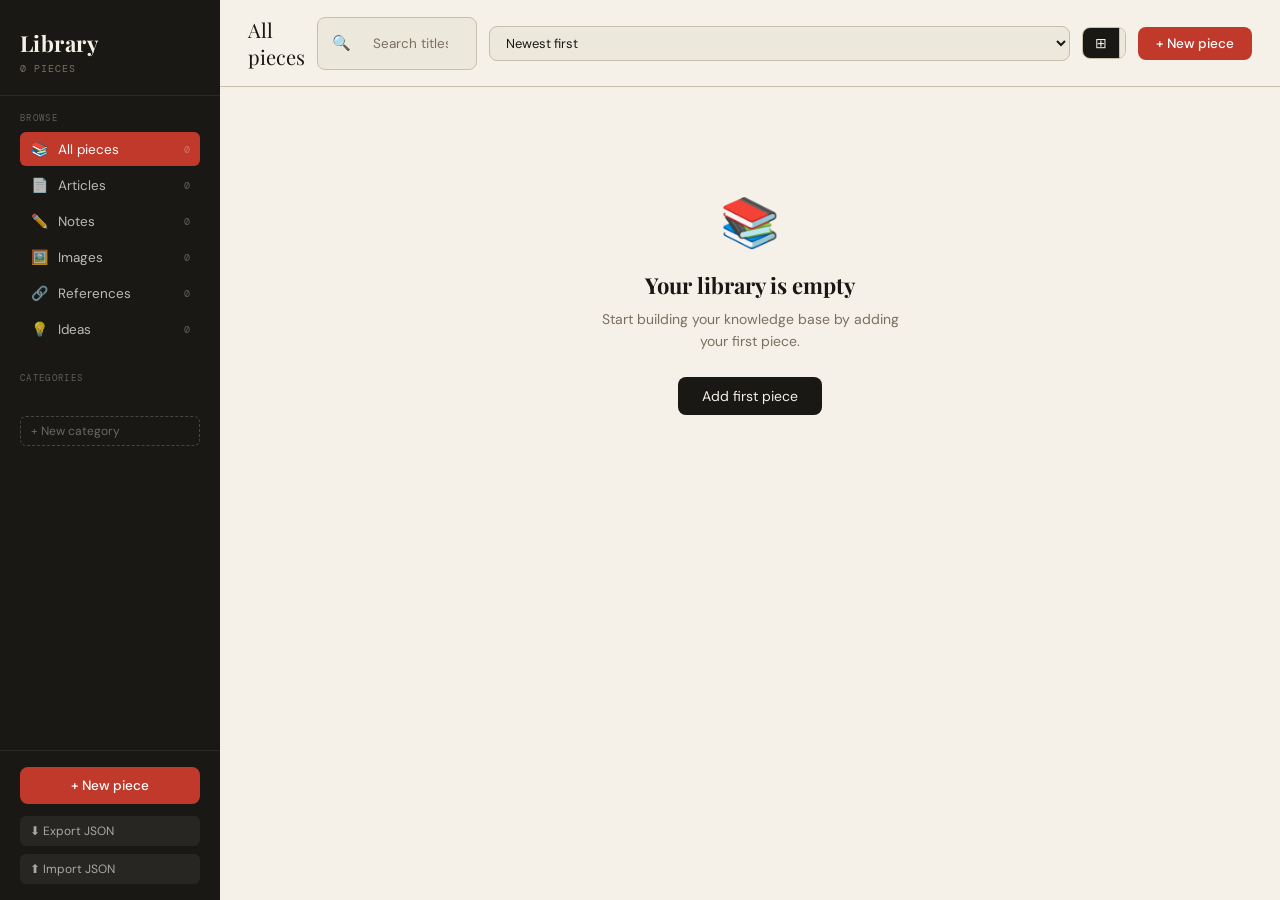
==== index.html @ 3afc174a "Rename library.html to index.html" ====
<!DOCTYPE html>
<html lang="en">
<head>
<meta charset="UTF-8">
<meta name="viewport" content="width=device-width, initial-scale=1.0">
<title>Library</title>
<link href="https://fonts.googleapis.com/css2?family=Playfair+Display:ital,wght@0,400;0,700;1,400&family=DM+Mono:wght@300;400;500&family=DM+Sans:wght@300;400;500&display=swap" rel="stylesheet">
<style>
  :root {
    --ink: #1a1814;
    --paper: #f5f0e8;
    --paper-dark: #ede8dc;
    --paper-darker: #e0d9cc;
    --accent: #c0392b;
    --accent-soft: #e8d5d2;
    --gold: #a07840;
    --muted: #7a7060;
    --border: #c8bfaa;
    --card-bg: #faf7f2;
    --shadow: rgba(26,24,20,0.12);
    --tag-bg: #e8e0d0;
  }

  * { box-sizing: border-box; margin: 0; padding: 0; }

  body {
    font-family: 'DM Sans', sans-serif;
    background: var(--paper);
    color: var(--ink);
    min-height: 100vh;
    font-size: 15px;
  }

  /* ── LAYOUT ── */
  #app { display: flex; height: 100vh; overflow: hidden; }

  /* SIDEBAR */
  #sidebar {
    width: 220px;
    min-width: 220px;
    background: var(--ink);
    color: var(--paper);
    display: flex;
    flex-direction: column;
    padding: 0;
    overflow-y: auto;
    z-index: 10;
  }

  #sidebar-header {
    padding: 28px 20px 20px;
    border-bottom: 1px solid rgba(255,255,255,0.08);
  }

  #sidebar-header h1 {
    font-family: 'Playfair Display', serif;
    font-size: 22px;
    letter-spacing: 0.02em;
    color: var(--paper);
  }

  #sidebar-header p {
    font-family: 'DM Mono', monospace;
    font-size: 10px;
    color: var(--muted);
    margin-top: 4px;
    text-transform: uppercase;
    letter-spacing: 0.1em;
  }

  .sidebar-section {
    padding: 16px 20px 8px;
  }

  .sidebar-section-label {
    font-family: 'DM Mono', monospace;
    font-size: 9px;
    text-transform: uppercase;
    letter-spacing: 0.15em;
    color: rgba(255,255,255,0.3);
    margin-bottom: 8px;
  }

  .sidebar-nav-item {
    display: flex;
    align-items: center;
    gap: 10px;
    padding: 8px 10px;
    border-radius: 6px;
    cursor: pointer;
    font-size: 13.5px;
    color: rgba(255,255,255,0.7);
    transition: all 0.15s;
    margin-bottom: 2px;
  }

  .sidebar-nav-item:hover { background: rgba(255,255,255,0.07); color: var(--paper); }
  .sidebar-nav-item.active { background: var(--accent); color: white; }
  .sidebar-nav-item .nav-icon { font-size: 14px; width: 18px; text-align: center; }
  .sidebar-nav-item .nav-count {
    margin-left: auto;
    font-family: 'DM Mono', monospace;
    font-size: 10px;
    color: rgba(255,255,255,0.3);
  }

  #sidebar-categories {
    padding: 0 20px 8px;
    display: flex;
    flex-direction: column;
    gap: 2px;
  }

  .cat-item {
    display: flex;
    align-items: center;
    gap: 8px;
    padding: 6px 10px;
    border-radius: 6px;
    cursor: pointer;
    font-size: 12.5px;
    color: rgba(255,255,255,0.6);
    transition: all 0.15s;
  }

  .cat-item:hover { background: rgba(255,255,255,0.07); color: var(--paper); }
  .cat-item.active { background: rgba(255,255,255,0.12); color: white; }

  .cat-dot {
    width: 8px; height: 8px;
    border-radius: 50%;
    flex-shrink: 0;
  }

  #add-category-btn {
    margin: 8px 20px;
    padding: 6px 10px;
    background: transparent;
    border: 1px dashed rgba(255,255,255,0.2);
    border-radius: 6px;
    color: rgba(255,255,255,0.35);
    font-size: 12px;
    cursor: pointer;
    font-family: 'DM Sans', sans-serif;
    transition: all 0.15s;
    text-align: left;
  }

  #add-category-btn:hover { border-color: rgba(255,255,255,0.4); color: rgba(255,255,255,0.6); }

  #sidebar-footer {
    margin-top: auto;
    padding: 16px 20px;
    border-top: 1px solid rgba(255,255,255,0.08);
    display: flex;
    flex-direction: column;
    gap: 8px;
  }

  .sidebar-new-btn {
    width: 100%;
    padding: 10px 14px;
    background: var(--accent);
    border: none;
    border-radius: 8px;
    color: white;
    font-family: 'DM Sans', sans-serif;
    font-size: 13.5px;
    font-weight: 500;
    cursor: pointer;
    transition: background 0.15s;
    text-align: center;
    margin-bottom: 4px;
  }

  .sidebar-new-btn:hover { background: #a93226; }

  .sidebar-footer-btn {
    padding: 7px 10px;
    background: rgba(255,255,255,0.06);
    border: none;
    border-radius: 6px;
    color: rgba(255,255,255,0.6);
    font-size: 12px;
    cursor: pointer;
    font-family: 'DM Sans', sans-serif;
    transition: all 0.15s;
    text-align: left;
    display: flex;
    align-items: center;
    gap: 8px;
  }

  .sidebar-footer-btn:hover { background: rgba(255,255,255,0.12); color: white; }

  /* MAIN */
  #main {
    flex: 1;
    display: flex;
    flex-direction: column;
    overflow: hidden;
  }

  /* TOPBAR */
  #topbar {
    display: flex;
    align-items: center;
    gap: 12px;
    padding: 16px 28px;
    background: var(--paper);
    border-bottom: 1px solid var(--border);
    flex-shrink: 0;
  }

  #topbar h2 {
    font-family: 'Playfair Display', serif;
    font-size: 20px;
    font-weight: 400;
    flex: 1;
  }

  #search-box {
    display: flex;
    align-items: center;
    gap: 8px;
    background: var(--paper-dark);
    border: 1px solid var(--border);
    border-radius: 8px;
    padding: 7px 14px;
    width: 260px;
  }

  #search-box input {
    border: none;
    background: transparent;
    font-family: 'DM Sans', sans-serif;
    font-size: 13.5px;
    color: var(--ink);
    outline: none;
    width: 100%;
  }

  #search-box input::placeholder { color: var(--muted); }

  .sort-select {
    border: 1px solid var(--border);
    background: var(--paper-dark);
    border-radius: 8px;
    padding: 7px 12px;
    font-family: 'DM Sans', sans-serif;
    font-size: 13px;
    color: var(--ink);
    outline: none;
    cursor: pointer;
  }

  .view-toggle {
    display: flex;
    border: 1px solid var(--border);
    border-radius: 8px;
    overflow: hidden;
  }

  .view-btn {
    padding: 7px 12px;
    background: var(--paper-dark);
    border: none;
    cursor: pointer;
    font-size: 14px;
    color: var(--muted);
    transition: all 0.15s;
    border-right: 1px solid var(--border);
  }

  .view-btn:last-child { border-right: none; }
  .view-btn.active { background: var(--ink); color: var(--paper); }

  #new-piece-btn {
    padding: 8px 18px;
    background: var(--accent);
    border: none;
    border-radius: 8px;
    color: white;
    font-family: 'DM Sans', sans-serif;
    font-size: 13.5px;
    font-weight: 500;
    cursor: pointer;
    transition: all 0.15s;
    white-space: nowrap;
  }

  #new-piece-btn:hover { background: #a93226; }

  /* CONTENT AREA */
  #content-area {
    flex: 1;
    overflow-y: auto;
    padding: 24px 28px;
  }

  /* GRID VIEW */
  #pieces-grid {
    display: grid;
    grid-template-columns: repeat(auto-fill, minmax(240px, 1fr));
    gap: 16px;
  }

  /* LIST VIEW */
  #pieces-grid.list-view {
    grid-template-columns: 1fr;
    gap: 8px;
  }

  /* PIECE CARD */
  .piece-card {
    background: var(--card-bg);
    border: 1px solid var(--border);
    border-radius: 10px;
    padding: 18px;
    cursor: pointer;
    transition: all 0.2s;
    position: relative;
    overflow: hidden;
  }

  .piece-card:hover {
    border-color: var(--gold);
    box-shadow: 0 4px 16px var(--shadow);
    transform: translateY(-1px);
  }

  .piece-card::before {
    content: '';
    position: absolute;
    top: 0; left: 0; right: 0;
    height: 3px;
    background: var(--accent);
    opacity: 0;
    transition: opacity 0.2s;
  }

  .piece-card:hover::before { opacity: 1; }

  .card-type-badge {
    font-family: 'DM Mono', monospace;
    font-size: 9px;
    text-transform: uppercase;
    letter-spacing: 0.12em;
    color: var(--muted);
    margin-bottom: 8px;
    display: flex;
    align-items: center;
    gap: 6px;
  }

  .card-title {
    font-family: 'Playfair Display', serif;
    font-size: 15px;
    font-weight: 700;
    line-height: 1.3;
    margin-bottom: 8px;
    color: var(--ink);
  }

  .card-excerpt {
    font-size: 12.5px;
    color: var(--muted);
    line-height: 1.5;
    display: -webkit-box;
    -webkit-line-clamp: 3;
    -webkit-box-orient: vertical;
    overflow: hidden;
  }

  .card-meta {
    margin-top: 12px;
    display: flex;
    align-items: center;
    gap: 6px;
    flex-wrap: wrap;
  }

  .tag-pill {
    font-size: 10px;
    padding: 2px 8px;
    background: var(--tag-bg);
    border-radius: 20px;
    color: var(--muted);
    font-family: 'DM Mono', monospace;
  }

  .card-date {
    margin-left: auto;
    font-family: 'DM Mono', monospace;
    font-size: 10px;
    color: var(--border);
  }

  /* LIST MODE CARD */
  .list-view .piece-card {
    padding: 14px 18px;
    display: flex;
    align-items: center;
    gap: 16px;
  }

  .list-view .card-left {
    flex-shrink: 0;
    width: 40px;
    text-align: center;
    font-size: 20px;
  }

  .list-view .card-main { flex: 1; min-width: 0; }

  .list-view .card-title {
    font-size: 14px;
    margin-bottom: 3px;
    white-space: nowrap;
    overflow: hidden;
    text-overflow: ellipsis;
  }

  .list-view .card-excerpt {
    -webkit-line-clamp: 1;
    font-size: 12px;
  }

  .list-view .card-meta { margin-top: 4px; }

  .list-view .card-type-badge { margin-bottom: 0; }

  /* EMPTY STATE */
  #empty-state {
    text-align: center;
    padding: 80px 20px;
    color: var(--muted);
  }

  #empty-state .empty-icon { font-size: 48px; margin-bottom: 16px; }
  #empty-state h3 { font-family: 'Playfair Display', serif; font-size: 22px; color: var(--ink); margin-bottom: 8px; }
  #empty-state p { font-size: 14px; line-height: 1.6; max-width: 320px; margin: 0 auto 24px; }

  #empty-state button {
    padding: 10px 24px;
    background: var(--ink);
    color: var(--paper);
    border: none;
    border-radius: 8px;
    font-family: 'DM Sans', sans-serif;
    font-size: 14px;
    cursor: pointer;
    transition: all 0.15s;
  }

  /* ── MODALS ── */
  .modal-overlay {
    position: fixed;
    inset: 0;
    background: rgba(26,24,20,0.6);
    z-index: 100;
    display: flex;
    align-items: flex-start;
    justify-content: center;
    padding: 40px 20px;
    overflow-y: auto;
    backdrop-filter: blur(2px);
  }

  .modal {
    background: var(--paper);
    border-radius: 14px;
    width: 100%;
    max-width: 720px;
    box-shadow: 0 20px 60px rgba(26,24,20,0.3);
    position: relative;
    animation: modalIn 0.2s ease;
  }

  @keyframes modalIn {
    from { opacity: 0; transform: translateY(-10px); }
    to { opacity: 1; transform: translateY(0); }
  }

  .modal-header {
    padding: 24px 28px 20px;
    border-bottom: 1px solid var(--border);
    display: flex;
    align-items: center;
    gap: 12px;
  }

  .modal-header h3 {
    font-family: 'Playfair Display', serif;
    font-size: 20px;
    font-weight: 700;
    flex: 1;
  }

  .modal-close {
    width: 32px; height: 32px;
    display: flex; align-items: center; justify-content: center;
    border: none;
    background: var(--paper-dark);
    border-radius: 8px;
    cursor: pointer;
    font-size: 16px;
    color: var(--muted);
    transition: all 0.15s;
  }

  .modal-close:hover { background: var(--ink); color: white; }

  .modal-body { padding: 24px 28px; }
  .modal-footer {
    padding: 16px 28px;
    border-top: 1px solid var(--border);
    display: flex;
    align-items: center;
    gap: 10px;
    justify-content: flex-end;
  }

  /* FORM ELEMENTS */
  .form-row { margin-bottom: 18px; }
  .form-row-2 { display: grid; grid-template-columns: 1fr 1fr; gap: 14px; margin-bottom: 18px; }

  label {
    display: block;
    font-size: 11px;
    font-family: 'DM Mono', monospace;
    text-transform: uppercase;
    letter-spacing: 0.1em;
    color: var(--muted);
    margin-bottom: 6px;
  }

  input[type="text"], textarea, select {
    width: 100%;
    padding: 10px 14px;
    border: 1px solid var(--border);
    border-radius: 8px;
    background: var(--card-bg);
    font-family: 'DM Sans', sans-serif;
    font-size: 14px;
    color: var(--ink);
    outline: none;
    transition: border-color 0.15s;
  }

  input[type="text"]:focus, textarea:focus, select:focus {
    border-color: var(--gold);
  }

  textarea { resize: vertical; min-height: 160px; line-height: 1.6; }

  .btn {
    padding: 9px 20px;
    border: none;
    border-radius: 8px;
    font-family: 'DM Sans', sans-serif;
    font-size: 13.5px;
    font-weight: 500;
    cursor: pointer;
    transition: all 0.15s;
  }

  .btn-primary { background: var(--ink); color: var(--paper); }
  .btn-primary:hover { background: #2d2a24; }
  .btn-danger { background: var(--accent); color: white; }
  .btn-danger:hover { background: #a93226; }
  .btn-ghost { background: transparent; color: var(--muted); border: 1px solid var(--border); }
  .btn-ghost:hover { border-color: var(--ink); color: var(--ink); }

  /* TYPE SELECTOR */
  .type-selector {
    display: grid;
    grid-template-columns: repeat(5, 1fr);
    gap: 8px;
    margin-bottom: 18px;
  }

  .type-option {
    padding: 10px 6px;
    border: 1px solid var(--border);
    border-radius: 8px;
    text-align: center;
    cursor: pointer;
    transition: all 0.15s;
    background: var(--card-bg);
  }

  .type-option:hover { border-color: var(--gold); }
  .type-option.selected { border-color: var(--accent); background: var(--accent-soft); }
  .type-option .type-icon { font-size: 18px; margin-bottom: 4px; }
  .type-option .type-label { font-size: 10px; font-family: 'DM Mono', monospace; color: var(--muted); text-transform: uppercase; letter-spacing: 0.08em; }

  /* TAGS INPUT */
  .tags-input-container {
    min-height: 42px;
    padding: 6px 10px;
    border: 1px solid var(--border);
    border-radius: 8px;
    background: var(--card-bg);
    display: flex;
    flex-wrap: wrap;
    gap: 6px;
    align-items: center;
    cursor: text;
    transition: border-color 0.15s;
  }

  .tags-input-container:focus-within { border-color: var(--gold); }

  .tag-item {
    display: flex;
    align-items: center;
    gap: 4px;
    background: var(--tag-bg);
    border-radius: 20px;
    padding: 2px 8px 2px 10px;
    font-size: 12px;
    font-family: 'DM Mono', monospace;
    color: var(--ink);
  }

  .tag-remove {
    width: 14px; height: 14px;
    display: flex; align-items: center; justify-content: center;
    background: var(--muted);
    border-radius: 50%;
    color: white;
    font-size: 9px;
    cursor: pointer;
    border: none;
    flex-shrink: 0;
    line-height: 1;
  }

  .tag-remove:hover { background: var(--accent); }

  .tags-input {
    border: none;
    background: transparent;
    outline: none;
    font-family: 'DM Sans', sans-serif;
    font-size: 13px;
    color: var(--ink);
    min-width: 100px;
    flex: 1;
    padding: 2px 4px;
  }

  /* RELATIONS */
  .relations-list {
    display: flex;
    flex-direction: column;
    gap: 8px;
    margin-top: 8px;
  }

  .relation-item {
    display: flex;
    align-items: center;
    gap: 10px;
    padding: 8px 12px;
    background: var(--paper-dark);
    border-radius: 8px;
    font-size: 13px;
  }

  .relation-label {
    font-family: 'DM Mono', monospace;
    font-size: 10px;
    color: var(--muted);
    background: var(--border);
    padding: 2px 6px;
    border-radius: 4px;
  }

  .relation-title { flex: 1; font-size: 13px; }

  .relation-remove {
    border: none;
    background: transparent;
    color: var(--muted);
    cursor: pointer;
    font-size: 16px;
    line-height: 1;
    transition: color 0.15s;
  }

  .relation-remove:hover { color: var(--accent); }

  /* COMMENTS */
  .comments-section { margin-top: 24px; }

  .comment-item {
    padding: 12px 14px;
    background: var(--paper-dark);
    border-left: 3px solid var(--gold);
    border-radius: 0 8px 8px 0;
    margin-bottom: 10px;
    position: relative;
  }

  .comment-meta {
    font-family: 'DM Mono', monospace;
    font-size: 9px;
    color: var(--muted);
    margin-bottom: 6px;
    text-transform: uppercase;
    letter-spacing: 0.08em;
  }

  .comment-text { font-size: 13.5px; line-height: 1.6; }

  .comment-delete {
    position: absolute;
    top: 8px; right: 10px;
    border: none;
    background: transparent;
    color: var(--border);
    cursor: pointer;
    font-size: 14px;
    transition: color 0.15s;
  }

  .comment-delete:hover { color: var(--accent); }

  .add-comment-row {
    display: flex;
    gap: 8px;
    margin-top: 10px;
  }

  .add-comment-row input {
    flex: 1;
  }

  /* DETAIL VIEW */
  #detail-view {
    position: fixed;
    inset: 0;
    background: var(--paper);
    z-index: 50;
    display: flex;
    flex-direction: column;
    overflow: hidden;
  }

  #detail-topbar {
    display: flex;
    align-items: center;
    gap: 14px;
    padding: 16px 32px;
    border-bottom: 1px solid var(--border);
    flex-shrink: 0;
  }

  #detail-back {
    display: flex;
    align-items: center;
    gap: 6px;
    padding: 7px 14px;
    background: var(--paper-dark);
    border: 1px solid var(--border);
    border-radius: 8px;
    font-size: 13px;
    color: var(--muted);
    cursor: pointer;
    font-family: 'DM Sans', sans-serif;
    transition: all 0.15s;
  }

  #detail-back:hover { background: var(--ink); color: white; border-color: var(--ink); }

  #detail-actions { margin-left: auto; display: flex; gap: 8px; }

  #detail-content {
    flex: 1;
    overflow-y: auto;
    padding: 40px 60px;
    max-width: 800px;
    margin: 0 auto;
    width: 100%;
  }

  #detail-content .detail-type {
    font-family: 'DM Mono', monospace;
    font-size: 11px;
    text-transform: uppercase;
    letter-spacing: 0.15em;
    color: var(--muted);
    margin-bottom: 10px;
    display: flex;
    align-items: center;
    gap: 8px;
  }

  #detail-content h1 {
    font-family: 'Playfair Display', serif;
    font-size: 34px;
    font-weight: 700;
    line-height: 1.25;
    margin-bottom: 16px;
  }

  .detail-meta-row {
    display: flex;
    align-items: center;
    gap: 10px;
    margin-bottom: 24px;
    flex-wrap: wrap;
  }

  .detail-divider {
    height: 1px;
    background: var(--border);
    margin: 28px 0;
  }

  .detail-body {
    font-size: 16px;
    line-height: 1.8;
    color: var(--ink);
    white-space: pre-wrap;
  }

  .detail-section-title {
    font-family: 'DM Mono', monospace;
    font-size: 10px;
    text-transform: uppercase;
    letter-spacing: 0.15em;
    color: var(--muted);
    margin-bottom: 12px;
  }

  .detail-relations {
    display: flex;
    flex-direction: column;
    gap: 8px;
  }

  .detail-relation-card {
    padding: 12px 16px;
    background: var(--paper-dark);
    border: 1px solid var(--border);
    border-radius: 8px;
    cursor: pointer;
    transition: all 0.15s;
    display: flex;
    align-items: center;
    gap: 12px;
  }

  .detail-relation-card:hover { border-color: var(--gold); }

  .detail-relation-icon { font-size: 18px; }
  .detail-relation-info { flex: 1; }
  .detail-relation-rel { font-size: 10px; font-family: 'DM Mono', monospace; color: var(--muted); }
  .detail-relation-title { font-size: 14px; font-weight: 500; }

  /* CATEGORY MODAL */
  .cat-color-picker {
    display: flex;
    gap: 8px;
    flex-wrap: wrap;
  }

  .color-dot {
    width: 28px; height: 28px;
    border-radius: 50%;
    cursor: pointer;
    border: 2px solid transparent;
    transition: border-color 0.15s;
    flex-shrink: 0;
  }

  .color-dot.selected { border-color: var(--ink); }

  /* SEARCH SUGGESTIONS */
  .search-suggest-dropdown {
    position: absolute;
    top: 100%;
    left: 0;
    right: 0;
    background: var(--card-bg);
    border: 1px solid var(--border);
    border-radius: 8px;
    box-shadow: 0 8px 24px var(--shadow);
    z-index: 200;
    overflow: hidden;
    margin-top: 4px;
  }

  .suggest-item {
    padding: 10px 14px;
    cursor: pointer;
    font-size: 13px;
    display: flex;
    align-items: center;
    gap: 10px;
    transition: background 0.1s;
  }

  .suggest-item:hover { background: var(--paper-dark); }

  /* SCROLLBAR */
  ::-webkit-scrollbar { width: 6px; }
  ::-webkit-scrollbar-track { background: transparent; }
  ::-webkit-scrollbar-thumb { background: var(--border); border-radius: 3px; }

  /* CATEGORY COLOR STRIP */
  .cat-strip {
    position: absolute;
    left: 0; top: 0; bottom: 0;
    width: 4px;
    border-radius: 10px 0 0 10px;
  }

  .piece-card { padding-left: 22px; }

  /* IMAGE PREVIEW - clickable */
  .image-preview {
    max-width: 100%;
    border-radius: 8px;
    margin: 16px 0;
    border: 1px solid var(--border);
    cursor: zoom-in;
    transition: opacity 0.15s;
    display: block;
  }

  .image-preview:hover { opacity: 0.92; }

  /* FULLSCREEN LIGHTBOX */
  #lightbox {
    position: fixed;
    inset: 0;
    background: rgba(10, 9, 8, 0.94);
    z-index: 300;
    display: flex;
    align-items: center;
    justify-content: center;
    cursor: zoom-out;
    animation: fadeIn 0.18s ease;
  }

  @keyframes fadeIn { from { opacity: 0; } to { opacity: 1; } }

  #lightbox img {
    max-width: 92vw;
    max-height: 90vh;
    border-radius: 6px;
    object-fit: contain;
    box-shadow: 0 24px 80px rgba(0,0,0,0.6);
    pointer-events: none;
  }

  #lightbox-close {
    position: fixed;
    top: 20px; right: 24px;
    width: 36px; height: 36px;
    background: rgba(255,255,255,0.12);
    border: none;
    border-radius: 50%;
    color: white;
    font-size: 18px;
    cursor: pointer;
    display: flex; align-items: center; justify-content: center;
    transition: background 0.15s;
    z-index: 301;
  }

  #lightbox-close:hover { background: rgba(255,255,255,0.22); }

  /* BACK-RELATIONS (shown on connected piece) */
  .back-relation-badge {
    font-size: 10px;
    font-family: 'DM Mono', monospace;
    color: var(--muted);
    font-style: italic;
  }

  .source-link {
    display: inline-flex;
    align-items: center;
    gap: 6px;
    color: var(--gold);
    font-size: 13px;
    text-decoration: none;
    border-bottom: 1px solid transparent;
    transition: border-color 0.15s;
  }

  .source-link:hover { border-color: var(--gold); }

  /* IMAGE DROP ZONE */
  #image-drop-zone {
    border: 2px dashed var(--border);
    border-radius: 10px;
    padding: 28px 20px;
    text-align: center;
    cursor: pointer;
    transition: all 0.2s;
    background: var(--card-bg);
  }

  #image-drop-zone:hover, #image-drop-zone.drag-over {
    border-color: var(--gold);
    background: var(--paper-dark);
  }

  #image-drop-zone.drag-over #image-drop-inner {
    opacity: 0.6;
    transform: scale(0.97);
  }

  #image-drop-inner { transition: all 0.2s; }
</style>
</head>
<body>
<div id="app">
  <!-- SIDEBAR -->
  <div id="sidebar">
    <div id="sidebar-header">
      <h1>Library</h1>
      <p id="piece-count-label">0 pieces</p>
    </div>

    <div class="sidebar-section">
      <div class="sidebar-section-label">Browse</div>
      <div class="sidebar-nav-item active" data-filter="all" onclick="setFilter('all', this)">
        <span class="nav-icon">📚</span> All pieces
        <span class="nav-count" id="count-all">0</span>
      </div>
      <div class="sidebar-nav-item" data-filter="article" onclick="setFilter('article', this)">
        <span class="nav-icon">📄</span> Articles
        <span class="nav-count" id="count-article">0</span>
      </div>
      <div class="sidebar-nav-item" data-filter="note" onclick="setFilter('note', this)">
        <span class="nav-icon">✏️</span> Notes
        <span class="nav-count" id="count-note">0</span>
      </div>
      <div class="sidebar-nav-item" data-filter="image" onclick="setFilter('image', this)">
        <span class="nav-icon">🖼️</span> Images
        <span class="nav-count" id="count-image">0</span>
      </div>
      <div class="sidebar-nav-item" data-filter="reference" onclick="setFilter('reference', this)">
        <span class="nav-icon">🔗</span> References
        <span class="nav-count" id="count-reference">0</span>
      </div>
      <div class="sidebar-nav-item" data-filter="idea" onclick="setFilter('idea', this)">
        <span class="nav-icon">💡</span> Ideas
        <span class="nav-count" id="count-idea">0</span>
      </div>
    </div>

    <div class="sidebar-section">
      <div class="sidebar-section-label">Categories</div>
    </div>
    <div id="sidebar-categories"></div>
    <button id="add-category-btn" onclick="openCategoryModal()">+ New category</button>

    <div id="sidebar-footer">
      <button class="sidebar-new-btn" onclick="openEditorModal()">+ New piece</button>
      <button class="sidebar-footer-btn" onclick="exportData()">⬇ Export JSON</button>
      <button class="sidebar-footer-btn" onclick="importData()">⬆ Import JSON</button>
      <input type="file" id="import-file" accept=".json" style="display:none" onchange="handleImport(event)">
    </div>
  </div>

  <!-- MAIN -->
  <div id="main">
    <div id="topbar">
      <h2 id="topbar-title">All pieces</h2>
      <div id="search-box" style="position:relative">
        <span>🔍</span>
        <input type="text" id="search-input" placeholder="Search titles, content, tags…" oninput="onSearch(this.value)">
      </div>
      <select class="sort-select" id="sort-select" onchange="renderPieces()">
        <option value="date-desc">Newest first</option>
        <option value="date-asc">Oldest first</option>
        <option value="title-asc">A → Z</option>
        <option value="title-desc">Z → A</option>
        <option value="type">By type</option>
      </select>
      <div class="view-toggle">
        <button class="view-btn active" id="btn-grid" onclick="setView('grid')" title="Grid view">⊞</button>
        <button class="view-btn" id="btn-list" onclick="setView('list')" title="List view">☰</button>
      </div>
      <button id="new-piece-btn" onclick="openEditorModal()">+ New piece</button>
    </div>

    <div id="content-area">
      <div id="pieces-grid"></div>
    </div>
  </div>
</div>

<!-- LIGHTBOX -->
<div id="lightbox" style="display:none" onclick="closeLightbox()">
  <button id="lightbox-close" onclick="closeLightbox()">✕</button>
  <img id="lightbox-img" src="" alt="">
</div>
<div id="detail-view" style="display:none">
  <div id="detail-topbar">
    <button id="detail-back" onclick="closeDetail()">← Back</button>
    <span id="detail-breadcrumb" style="font-size:13px;color:var(--muted)"></span>
    <div id="detail-actions">
      <button class="btn btn-ghost" onclick="editCurrentPiece()">✏️ Edit</button>
      <button class="btn btn-danger" onclick="deleteCurrentPiece()">🗑 Delete</button>
    </div>
  </div>
  <div id="detail-content"></div>
</div>

<!-- EDITOR MODAL -->
<div id="editor-modal" class="modal-overlay" style="display:none" onclick="modalOverlayClick(event,'editor-modal')">
  <div class="modal" onclick="event.stopPropagation()">
    <div class="modal-header">
      <h3 id="editor-modal-title">New piece</h3>
      <button class="modal-close" onclick="closeEditorModal()">✕</button>
    </div>
    <div class="modal-body">
      <!-- TYPE -->
      <div class="form-row">
        <label>Type</label>
        <div class="type-selector">
          <div class="type-option selected" data-type="article" onclick="selectType('article')">
            <div class="type-icon">📄</div>
            <div class="type-label">Article</div>
          </div>
          <div class="type-option" data-type="note" onclick="selectType('note')">
            <div class="type-icon">✏️</div>
            <div class="type-label">Note</div>
          </div>
          <div class="type-option" data-type="image" onclick="selectType('image')">
            <div class="type-icon">🖼️</div>
            <div class="type-label">Image</div>
          </div>
          <div class="type-option" data-type="reference" onclick="selectType('reference')">
            <div class="type-icon">🔗</div>
            <div class="type-label">Reference</div>
          </div>
          <div class="type-option" data-type="idea" onclick="selectType('idea')">
            <div class="type-icon">💡</div>
            <div class="type-label">Idea</div>
          </div>
        </div>
      </div>

      <!-- TITLE -->
      <div class="form-row">
        <label>Title</label>
        <input type="text" id="editor-title" placeholder="Give this piece a title…">
      </div>

      <!-- CATEGORY + DATE -->
      <div class="form-row-2">
        <div>
          <label>Category</label>
          <select id="editor-category">
            <option value="">— none —</option>
          </select>
        </div>
        <div>
          <label>Source / URL</label>
          <input type="text" id="editor-source" placeholder="https://…">
        </div>
      </div>

      <!-- CONTENT -->
      <div class="form-row">
        <label>Content</label>
        <textarea id="editor-content" placeholder="Write your content here…"></textarea>
      </div>

      <!-- IMAGE UPLOAD (shown for image type) -->
      <div class="form-row" id="image-url-row" style="display:none">
        <label>Image</label>
        <!-- Drop zone / file picker -->
        <div id="image-drop-zone" onclick="document.getElementById('image-file-input').click()"
          ondragover="event.preventDefault();this.classList.add('drag-over')"
          ondragleave="this.classList.remove('drag-over')"
          ondrop="handleImageDrop(event)">
          <div id="image-drop-inner">
            <div style="font-size:28px;margin-bottom:8px">📁</div>
            <div style="font-size:13.5px;font-weight:500;color:var(--ink)">Choose from device or drag & drop</div>
            <div style="font-size:11px;color:var(--muted);margin-top:4px">Photos, iCloud, files — JPG, PNG, GIF, WebP</div>
          </div>
          <input type="file" id="image-file-input" accept="image/*" style="display:none" onchange="handleImageFile(event)">
        </div>
        <!-- Preview -->
        <div id="image-preview-container" style="display:none;margin-top:10px;position:relative">
          <img id="image-preview-img" style="max-width:100%;max-height:220px;border-radius:8px;border:1px solid var(--border);display:block">
          <button onclick="clearImage()" title="Remove image"
            style="position:absolute;top:6px;right:6px;width:26px;height:26px;border-radius:50%;background:rgba(26,24,20,0.7);border:none;color:white;font-size:14px;cursor:pointer;display:flex;align-items:center;justify-content:center;line-height:1">×</button>
        </div>
        <!-- Or paste URL -->
        <div style="display:flex;align-items:center;gap:8px;margin-top:10px">
          <div style="flex:1;height:1px;background:var(--border)"></div>
          <span style="font-size:11px;color:var(--muted);font-family:'DM Mono',monospace;text-transform:uppercase;letter-spacing:0.08em">or paste URL</span>
          <div style="flex:1;height:1px;background:var(--border)"></div>
        </div>
        <input type="text" id="editor-image-url" placeholder="https://…" style="margin-top:10px" oninput="handleImageUrlInput(this.value)">
      </div>

      <!-- TAGS -->
      <div class="form-row">
        <label>Tags</label>
        <div class="tags-input-container" id="tags-container" onclick="document.getElementById('tag-input').focus()">
          <input class="tags-input" id="tag-input" placeholder="Add tag, press Enter…" onkeydown="handleTagInput(event)">
        </div>
      </div>

      <!-- RELATIONS -->
      <div class="form-row">
        <label>Related pieces</label>
        <div id="relations-selector">
          <select id="relation-type-select" style="width:auto;display:inline-block;margin-bottom:8px">
            <option value="related">Related to</option>
            <option value="references">References</option>
            <option value="part-of">Part of</option>
            <option value="inspired-by">Inspired by</option>
            <option value="contradicts">Contradicts</option>
          </select>
          <select id="relation-piece-select" style="width:auto;display:inline-block;margin:0 8px 8px">
            <option value="">— pick a piece —</option>
          </select>
          <button type="button" class="btn btn-ghost" style="padding:6px 14px;font-size:12px" onclick="addRelation()">Add</button>
        </div>
        <div class="relations-list" id="relations-list"></div>
      </div>

      <!-- COMMENTS -->
      <div class="form-row">
        <label>Comments / Annotations</label>
        <div id="comments-list"></div>
        <div class="add-comment-row">
          <input type="text" id="new-comment-input" placeholder="Add an inline comment or annotation…">
          <button type="button" class="btn btn-ghost" style="padding:8px 14px;font-size:12px" onclick="addComment()">Add</button>
        </div>
      </div>
    </div>
    <div class="modal-footer">
      <button class="btn btn-ghost" onclick="closeEditorModal()">Cancel</button>
      <button class="btn btn-primary" onclick="savePiece()">Save piece</button>
    </div>
  </div>
</div>

<!-- CATEGORY MODAL -->
<div id="cat-modal" class="modal-overlay" style="display:none" onclick="modalOverlayClick(event,'cat-modal')">
  <div class="modal" style="max-width:400px" onclick="event.stopPropagation()">
    <div class="modal-header">
      <h3>New category</h3>
      <button class="modal-close" onclick="closeCategoryModal()">✕</button>
    </div>
    <div class="modal-body">
      <div class="form-row">
        <label>Name</label>
        <input type="text" id="cat-name-input" placeholder="e.g. Design, Research, Ideas…">
      </div>
      <div class="form-row">
        <label>Color</label>
        <div class="cat-color-picker" id="cat-color-picker"></div>
      </div>
    </div>
    <div class="modal-footer">
      <button class="btn btn-ghost" onclick="closeCategoryModal()">Cancel</button>
      <button class="btn btn-primary" onclick="saveCategory()">Create category</button>
    </div>
  </div>
</div>

<script>
// ═══════════════════════════════════════════
//  DATA STORE
// ═══════════════════════════════════════════

const STORAGE_KEY = 'library_pieces';
const CAT_KEY = 'library_categories';

const CAT_COLORS = [
  '#c0392b','#e67e22','#f1c40f','#27ae60','#16a085',
  '#2980b9','#8e44ad','#2c3e50','#a07840','#7f8c8d',
  '#e91e63','#00bcd4','#4caf50','#ff5722','#9c27b0'
];

let pieces = [];
let categories = [];
let currentFilter = 'all';
let currentCategoryFilter = null;
let currentView = 'grid';
let currentSearchQuery = '';
let editingPieceId = null;
let viewingPieceId = null;

// Editor state
let editorTags = [];
let editorRelations = [];
let editorComments = [];
let editorType = 'article';
let selectedCatColor = CAT_COLORS[0];

// ═══════════════════════════════════════════
//  INIT
// ═══════════════════════════════════════════

function loadData() {
  try {
    pieces = JSON.parse(localStorage.getItem(STORAGE_KEY) || '[]');
    categories = JSON.parse(localStorage.getItem(CAT_KEY) || '[]');
  } catch(e) {
    pieces = [];
    categories = [];
  }
}

function saveData() {
  localStorage.setItem(STORAGE_KEY, JSON.stringify(pieces));
  localStorage.setItem(CAT_KEY, JSON.stringify(categories));
}

// ═══════════════════════════════════════════
//  TYPE / ICON HELPERS
// ═══════════════════════════════════════════

const TYPE_ICONS = {
  article: '📄',
  note: '✏️',
  image: '🖼️',
  reference: '🔗',
  idea: '💡'
};

function typeIcon(t) { return TYPE_ICONS[t] || '📄'; }

// ═══════════════════════════════════════════
//  FILTER & SORT
// ═══════════════════════════════════════════

function setFilter(filter, el) {
  currentFilter = filter;
  currentCategoryFilter = null;
  document.querySelectorAll('.sidebar-nav-item').forEach(n => n.classList.remove('active'));
  el.classList.add('active');
  document.querySelectorAll('.cat-item').forEach(c => c.classList.remove('active'));
  const labels = { all: 'All pieces', article: 'Articles', note: 'Notes', image: 'Images', reference: 'References', idea: 'Ideas' };
  document.getElementById('topbar-title').textContent = labels[filter] || filter;
  renderPieces();
}

function setCatFilter(catId) {
  currentCategoryFilter = catId;
  currentFilter = 'all';
  document.querySelectorAll('.sidebar-nav-item').forEach(n => n.classList.remove('active'));
  document.querySelectorAll('.cat-item').forEach(c => {
    c.classList.toggle('active', c.dataset.catId === catId);
  });
  const cat = categories.find(c => c.id === catId);
  document.getElementById('topbar-title').textContent = cat ? cat.name : '';
  renderPieces();
}

function getFilteredPieces() {
  let list = [...pieces];
  if (currentFilter !== 'all') list = list.filter(p => p.type === currentFilter);
  if (currentCategoryFilter) list = list.filter(p => p.category === currentCategoryFilter);
  if (currentSearchQuery) {
    const q = currentSearchQuery.toLowerCase();
    list = list.filter(p =>
      p.title.toLowerCase().includes(q) ||
      (p.content || '').toLowerCase().includes(q) ||
      (p.tags || []).some(t => t.toLowerCase().includes(q))
    );
  }
  const sort = document.getElementById('sort-select').value;
  if (sort === 'date-desc') list.sort((a,b) => b.createdAt - a.createdAt);
  else if (sort === 'date-asc') list.sort((a,b) => a.createdAt - b.createdAt);
  else if (sort === 'title-asc') list.sort((a,b) => a.title.localeCompare(b.title));
  else if (sort === 'title-desc') list.sort((a,b) => b.title.localeCompare(a.title));
  else if (sort === 'type') list.sort((a,b) => a.type.localeCompare(b.type));
  return list;
}

function onSearch(val) {
  currentSearchQuery = val;
  renderPieces();
}

// ═══════════════════════════════════════════
//  RENDER
// ═══════════════════════════════════════════

function renderSidebar() {
  // Counts
  document.getElementById('count-all').textContent = pieces.length;
  ['article','note','image','reference','idea'].forEach(t => {
    document.getElementById('count-' + t).textContent = pieces.filter(p => p.type === t).length;
  });
  document.getElementById('piece-count-label').textContent = pieces.length + ' piece' + (pieces.length !== 1 ? 's' : '');

  // Categories
  const container = document.getElementById('sidebar-categories');
  container.innerHTML = categories.map(cat => `
    <div class="cat-item" data-cat-id="${cat.id}" onclick="setCatFilter('${cat.id}')">
      <span class="cat-dot" style="background:${cat.color}"></span>
      <span>${cat.name}</span>
      <span style="margin-left:auto;font-family:'DM Mono',monospace;font-size:10px;color:rgba(255,255,255,0.3)">${pieces.filter(p=>p.category===cat.id).length}</span>
    </div>
  `).join('');

  // Category selects in editor
  const catSel = document.getElementById('editor-category');
  const prev = catSel.value;
  catSel.innerHTML = '<option value="">— none —</option>' + categories.map(c =>
    `<option value="${c.id}">${c.name}</option>`
  ).join('');
  catSel.value = prev;
}

function renderPieces() {
  renderSidebar();
  const list = getFilteredPieces();
  const grid = document.getElementById('pieces-grid');

  if (!list.length) {
    grid.innerHTML = `
      <div id="empty-state" style="grid-column:1/-1">
        <div class="empty-icon">${currentSearchQuery ? '🔍' : '📚'}</div>
        <h3>${currentSearchQuery ? 'No results found' : 'Your library is empty'}</h3>
        <p>${currentSearchQuery ? 'Try different search terms or clear the filter.' : 'Start building your knowledge base by adding your first piece.'}</p>
        ${!currentSearchQuery ? '<button onclick="openEditorModal()">Add first piece</button>' : ''}
      </div>`;
    return;
  }

  grid.className = 'pieces-grid' + (currentView === 'list' ? ' list-view' : '');

  if (currentView === 'list') {
    grid.innerHTML = list.map(p => renderListCard(p)).join('');
  } else {
    grid.innerHTML = list.map(p => renderGridCard(p)).join('');
  }
}

function getCatColor(catId) {
  if (!catId) return 'transparent';
  const cat = categories.find(c => c.id === catId);
  return cat ? cat.color : 'transparent';
}

function renderGridCard(p) {
  const excerpt = (p.content || '').replace(/\n/g, ' ').substring(0, 140);
  const date = new Date(p.createdAt).toLocaleDateString('en-GB', {day:'numeric',month:'short',year:'numeric'});
  const tags = (p.tags || []).slice(0,3).map(t => `<span class="tag-pill">${t}</span>`).join('');
  const catColor = getCatColor(p.category);
  return `
    <div class="piece-card" onclick="openDetail('${p.id}')">
      <div class="cat-strip" style="background:${catColor}"></div>
      <div class="card-type-badge">${typeIcon(p.type)} ${p.type}</div>
      <div class="card-title">${escHtml(p.title)}</div>
      ${excerpt ? `<div class="card-excerpt">${escHtml(excerpt)}</div>` : ''}
      <div class="card-meta">
        ${tags}
        <span class="card-date">${date}</span>
      </div>
    </div>`;
}

function renderListCard(p) {
  const excerpt = (p.content || '').replace(/\n/g, ' ').substring(0, 120);
  const date = new Date(p.createdAt).toLocaleDateString('en-GB', {day:'numeric',month:'short'});
  const tags = (p.tags || []).slice(0,2).map(t => `<span class="tag-pill">${t}</span>`).join('');
  const catColor = getCatColor(p.category);
  return `
    <div class="piece-card" onclick="openDetail('${p.id}')">
      <div class="cat-strip" style="background:${catColor}"></div>
      <div class="card-left">${typeIcon(p.type)}</div>
      <div class="card-main">
        <div class="card-title">${escHtml(p.title)}</div>
        ${excerpt ? `<div class="card-excerpt">${escHtml(excerpt)}</div>` : ''}
        <div class="card-meta">${tags}</div>
      </div>
      <div style="flex-shrink:0;display:flex;flex-direction:column;align-items:flex-end;gap:4px">
        <span class="card-date">${date}</span>
        ${p.relations?.length ? `<span style="font-size:10px;color:var(--muted)">🔗 ${p.relations.length}</span>` : ''}
        ${p.comments?.length ? `<span style="font-size:10px;color:var(--muted)">💬 ${p.comments.length}</span>` : ''}
      </div>
    </div>`;
}

// ═══════════════════════════════════════════
//  VIEW TOGGLE
// ═══════════════════════════════════════════

function setView(v) {
  currentView = v;
  document.getElementById('btn-grid').classList.toggle('active', v === 'grid');
  document.getElementById('btn-list').classList.toggle('active', v === 'list');
  renderPieces();
}

// ═══════════════════════════════════════════
//  DETAIL VIEW
// ═══════════════════════════════════════════

function openDetail(id) {
  const p = pieces.find(x => x.id === id);
  if (!p) return;
  viewingPieceId = id;

  const cat = p.category ? categories.find(c => c.id === p.category) : null;
  const date = new Date(p.createdAt).toLocaleDateString('en-GB', {day:'numeric',month:'long',year:'numeric'});

  let relationsHtml = '';
  // Forward relations (defined on this piece)
  const fwdRelations = p.relations || [];
  // Back-relations (other pieces that reference this one)
  const backRelations = pieces
    .filter(x => x.id !== p.id && (x.relations || []).some(r => r.pieceId === p.id))
    .map(x => ({
      piece: x,
      relationType: x.relations.find(r => r.pieceId === p.id).relationType
    }));

  const allRelations = [
    ...fwdRelations.map(r => ({ pieceId: r.pieceId, relationType: r.relationType, direction: 'forward' })),
    ...backRelations.map(r => ({ pieceId: r.piece.id, relationType: r.relationType, direction: 'back' }))
  ];

  if (allRelations.length) {
    relationsHtml = `
      <div class="detail-divider"></div>
      <div class="detail-section-title">Related pieces</div>
      <div class="detail-relations">
        ${allRelations.map(r => {
          const related = pieces.find(x => x.id === r.pieceId);
          if (!related) return '';
          const dirLabel = r.direction === 'back'
            ? `<span class="back-relation-badge">← referenced as "${r.relationType}"</span>`
            : `<span class="relation-label">${r.relationType}</span>`;
          return `
            <div class="detail-relation-card" onclick="openDetail('${related.id}')">
              <div class="detail-relation-icon">${typeIcon(related.type)}</div>
              <div class="detail-relation-info">
                <div class="detail-relation-rel">${dirLabel}</div>
                <div class="detail-relation-title">${escHtml(related.title)}</div>
              </div>
              <span style="color:var(--muted)">→</span>
            </div>`;
        }).join('')}
      </div>`;
  }

  let commentsHtml = '';
  if (p.comments && p.comments.length) {
    commentsHtml = `
      <div class="detail-divider"></div>
      <div class="detail-section-title">Comments & Annotations</div>
      ${p.comments.map((c,i) => `
        <div class="comment-item">
          <div class="comment-meta">Annotation · ${new Date(c.createdAt).toLocaleDateString('en-GB',{day:'numeric',month:'short',year:'numeric'})}</div>
          <div class="comment-text">${escHtml(c.text)}</div>
        </div>
      `).join('')}`;
  }

  let imageHtml = '';
  if (p.type === 'image') {
    const imgSrc = p.imageData || p.imageUrl;
    if (imgSrc) imageHtml = `<img src="${imgSrc}" class="image-preview" alt="${escHtml(p.title)}" onclick="openLightbox(this.src)" onerror="this.style.display='none'" title="Click to view full screen">`;
  }

  let sourceHtml = '';
  if (p.source) {
    sourceHtml = `<a href="${p.source}" target="_blank" class="source-link">🔗 Source</a>`;
  }

  document.getElementById('detail-breadcrumb').textContent = cat ? cat.name : '';
  document.getElementById('detail-content').innerHTML = `
    <div class="detail-type">
      ${typeIcon(p.type)} ${p.type}
      ${cat ? `<span style="display:inline-flex;align-items:center;gap:4px;margin-left:8px"><span style="width:8px;height:8px;border-radius:50%;background:${cat.color};display:inline-block"></span>${cat.name}</span>` : ''}
    </div>
    <h1>${escHtml(p.title)}</h1>
    <div class="detail-meta-row">
      <span style="font-family:'DM Mono',monospace;font-size:11px;color:var(--muted)">${date}</span>
      ${(p.tags||[]).map(t=>`<span class="tag-pill">${t}</span>`).join('')}
      ${sourceHtml}
    </div>
    ${imageHtml}
    ${p.content ? `<div class="detail-body">${escHtml(p.content)}</div>` : ''}
    ${relationsHtml}
    ${commentsHtml}
  `;

  document.getElementById('detail-view').style.display = 'flex';
  document.getElementById('detail-view').style.flexDirection = 'column';
}

function closeDetail() {
  document.getElementById('detail-view').style.display = 'none';
  viewingPieceId = null;
}

function editCurrentPiece() {
  if (viewingPieceId) {
    const idToEdit = viewingPieceId;
    closeDetail();
    openEditorModal(idToEdit);
  }
}

function deleteCurrentPiece() {
  if (!viewingPieceId) return;
  const p = pieces.find(x => x.id === viewingPieceId);
  if (!p) return;
  if (!confirm(`Delete "${p.title}"? This cannot be undone.`)) return;
  pieces = pieces.filter(x => x.id !== viewingPieceId);
  // Remove relations pointing to this piece
  pieces.forEach(x => {
    if (x.relations) x.relations = x.relations.filter(r => r.pieceId !== viewingPieceId);
  });
  saveData();
  closeDetail();
  renderPieces();
}

// ═══════════════════════════════════════════
//  EDITOR MODAL
// ═══════════════════════════════════════════

function openEditorModal(id = null) {
  editingPieceId = id;
  editorTags = [];
  editorRelations = [];
  editorComments = [];
  editorType = 'article';

  document.getElementById('editor-modal-title').textContent = id ? 'Edit piece' : 'New piece';
  document.getElementById('editor-title').value = '';
  document.getElementById('editor-content').value = '';
  document.getElementById('editor-source').value = '';
  document.getElementById('image-url-row').style.display = 'none';
  resetImageUI();

  // Populate relations dropdown
  const relSel = document.getElementById('relation-piece-select');
  relSel.innerHTML = '<option value="">— pick a piece —</option>' + pieces
    .filter(p => p.id !== id)
    .map(p => `<option value="${p.id}">${typeIcon(p.type)} ${escHtml(p.title)}</option>`)
    .join('');

  if (id) {
    const p = pieces.find(x => x.id === id);
    if (p) {
      selectType(p.type);
      document.getElementById('editor-title').value = p.title;
      document.getElementById('editor-content').value = p.content || '';
      document.getElementById('editor-source').value = p.source || '';
      document.getElementById('editor-category').value = p.category || '';
      editorTags = [...(p.tags || [])];
      editorRelations = [...(p.relations || [])];
      editorComments = [...(p.comments || [])];
      if (p.type === 'image') {
        document.getElementById('image-url-row').style.display = 'block';
        if (p.imageData) {
          editorImageData = p.imageData;
          showImagePreview(p.imageData);
        } else if (p.imageUrl) {
          document.getElementById('editor-image-url').value = p.imageUrl;
          showImagePreview(p.imageUrl);
        }
      }
    }
  } else {
    selectType('article');
  }

  renderTagsUI();
  renderRelationsUI();
  renderCommentsUI();
  renderSidebar();

  document.getElementById('editor-modal').style.display = 'flex';
  document.getElementById('editor-title').focus();
}

function closeEditorModal() {
  document.getElementById('editor-modal').style.display = 'none';
  editingPieceId = null;
}

function selectType(type) {
  editorType = type;
  document.querySelectorAll('.type-option').forEach(el => {
    el.classList.toggle('selected', el.dataset.type === type);
  });
  document.getElementById('image-url-row').style.display = type === 'image' ? 'block' : 'none';
}

// TAGS
function handleTagInput(e) {
  if (e.key === 'Enter' || e.key === ',') {
    e.preventDefault();
    const val = e.target.value.trim().replace(/,$/, '');
    if (val && !editorTags.includes(val)) {
      editorTags.push(val);
      renderTagsUI();
    }
    e.target.value = '';
  }
}

function removeTag(tag) {
  editorTags = editorTags.filter(t => t !== tag);
  renderTagsUI();
}

function renderTagsUI() {
  const container = document.getElementById('tags-container');
  const input = document.getElementById('tag-input');
  container.innerHTML = '';
  editorTags.forEach(tag => {
    const span = document.createElement('span');
    span.className = 'tag-item';
    span.innerHTML = `${escHtml(tag)} <button class="tag-remove" onclick="removeTag('${escHtml(tag)}')" type="button">×</button>`;
    container.appendChild(span);
  });
  container.appendChild(input);
  input.value = '';
}

// RELATIONS
function addRelation() {
  const type = document.getElementById('relation-type-select').value;
  const pieceId = document.getElementById('relation-piece-select').value;
  if (!pieceId) return;
  if (editorRelations.find(r => r.pieceId === pieceId && r.relationType === type)) return;
  editorRelations.push({ relationType: type, pieceId });
  renderRelationsUI();
}

function removeRelation(pieceId, relationType) {
  editorRelations = editorRelations.filter(r => !(r.pieceId === pieceId && r.relationType === relationType));
  renderRelationsUI();
}

function renderRelationsUI() {
  const list = document.getElementById('relations-list');
  list.innerHTML = editorRelations.map(r => {
    const p = pieces.find(x => x.id === r.pieceId);
    return `
      <div class="relation-item">
        <span class="relation-label">${r.relationType}</span>
        <span class="relation-title">${p ? typeIcon(p.type) + ' ' + escHtml(p.title) : 'Unknown'}</span>
        <button class="relation-remove" onclick="removeRelation('${r.pieceId}','${r.relationType}')" type="button">×</button>
      </div>`;
  }).join('');
}

// COMMENTS
function addComment() {
  const input = document.getElementById('new-comment-input');
  const text = input.value.trim();
  if (!text) return;
  editorComments.push({ text, createdAt: Date.now() });
  input.value = '';
  renderCommentsUI();
}

function removeComment(index) {
  editorComments.splice(index, 1);
  renderCommentsUI();
}

function renderCommentsUI() {
  const list = document.getElementById('comments-list');
  list.innerHTML = editorComments.map((c, i) => `
    <div class="comment-item">
      <button class="comment-delete" onclick="removeComment(${i})" type="button">×</button>
      <div class="comment-meta">Annotation · ${new Date(c.createdAt).toLocaleDateString('en-GB',{day:'numeric',month:'short'})}</div>
      <div class="comment-text">${escHtml(c.text)}</div>
    </div>
  `).join('');
}

// SAVE
function savePiece() {
  const title = document.getElementById('editor-title').value.trim();
  if (!title) { alert('Please add a title.'); return; }

  const now = Date.now();
  const piece = {
    id: editingPieceId || 'p_' + now + '_' + Math.random().toString(36).substr(2,6),
    type: editorType,
    title,
    content: document.getElementById('editor-content').value.trim(),
    source: document.getElementById('editor-source').value.trim(),
    imageData: editorType === 'image' ? (editorImageData || null) : null,
    imageUrl: editorType === 'image' ? (editorImageData ? '' : document.getElementById('editor-image-url').value.trim()) : '',
    category: document.getElementById('editor-category').value || '',
    tags: [...editorTags],
    relations: [...editorRelations],
    comments: [...editorComments],
    createdAt: editingPieceId ? (pieces.find(p => p.id === editingPieceId)?.createdAt || now) : now,
    updatedAt: now
  };

  if (editingPieceId) {
    const idx = pieces.findIndex(p => p.id === editingPieceId);
    if (idx > -1) pieces[idx] = piece;
  } else {
    pieces.unshift(piece);
  }

  saveData();
  closeEditorModal();
  renderPieces();
}

// ═══════════════════════════════════════════
//  CATEGORY MODAL
// ═══════════════════════════════════════════

function openCategoryModal() {
  selectedCatColor = CAT_COLORS[0];
  document.getElementById('cat-name-input').value = '';
  const picker = document.getElementById('cat-color-picker');
  picker.innerHTML = CAT_COLORS.map((c, i) => `
    <div class="color-dot ${i === 0 ? 'selected' : ''}" style="background:${c}" onclick="selectCatColor('${c}', this)"></div>
  `).join('');
  document.getElementById('cat-modal').style.display = 'flex';
  document.getElementById('cat-name-input').focus();
}

function closeCategoryModal() {
  document.getElementById('cat-modal').style.display = 'none';
}

function selectCatColor(color, el) {
  selectedCatColor = color;
  document.querySelectorAll('.color-dot').forEach(d => d.classList.remove('selected'));
  el.classList.add('selected');
}

function saveCategory() {
  const name = document.getElementById('cat-name-input').value.trim();
  if (!name) { alert('Please enter a category name.'); return; }
  categories.push({ id: 'cat_' + Date.now(), name, color: selectedCatColor });
  saveData();
  closeCategoryModal();
  renderSidebar();
}

// ═══════════════════════════════════════════
//  EXPORT / IMPORT
// ═══════════════════════════════════════════

function exportData() {
  const data = { pieces, categories, exportedAt: new Date().toISOString() };
  const blob = new Blob([JSON.stringify(data, null, 2)], { type: 'application/json' });
  const url = URL.createObjectURL(blob);
  const a = document.createElement('a');
  a.href = url;
  a.download = 'library_export_' + new Date().toISOString().split('T')[0] + '.json';
  a.click();
  URL.revokeObjectURL(url);
}

function importData() {
  document.getElementById('import-file').click();
}

function handleImport(event) {
  const file = event.target.files[0];
  if (!file) return;
  const reader = new FileReader();
  reader.onload = e => {
    try {
      const data = JSON.parse(e.target.result);
      if (!Array.isArray(data.pieces)) throw new Error('Invalid format');
      if (confirm(`Import ${data.pieces.length} pieces and ${(data.categories||[]).length} categories? This will merge with existing data.`)) {
        // Merge: add only pieces/cats that don't already exist by ID
        const existingIds = new Set(pieces.map(p => p.id));
        const newPieces = data.pieces.filter(p => !existingIds.has(p.id));
        pieces = [...pieces, ...newPieces];
        const existingCatIds = new Set(categories.map(c => c.id));
        const newCats = (data.categories || []).filter(c => !existingCatIds.has(c.id));
        categories = [...categories, ...newCats];
        saveData();
        renderPieces();
      }
    } catch(err) {
      alert('Import failed: invalid JSON file.');
    }
  };
  reader.readAsText(file);
  event.target.value = '';
}

// ═══════════════════════════════════════════
//  UTILITIES
// ═══════════════════════════════════════════

function escHtml(str) {
  return String(str || '').replace(/&/g,'&amp;').replace(/</g,'&lt;').replace(/>/g,'&gt;').replace(/"/g,'&quot;');
}

function modalOverlayClick(event, modalId) {
  if (event.target.id === modalId) {
    if (modalId === 'editor-modal') closeEditorModal();
    if (modalId === 'cat-modal') closeCategoryModal();
  }
}

// Keyboard shortcuts
document.addEventListener('keydown', e => {
  if (e.key === 'Escape') {
    if (document.getElementById('lightbox').style.display !== 'none') { closeLightbox(); return; }
    if (document.getElementById('editor-modal').style.display !== 'none') closeEditorModal();
    else if (document.getElementById('cat-modal').style.display !== 'none') closeCategoryModal();
    else if (document.getElementById('detail-view').style.display !== 'none') closeDetail();
  }
  if ((e.metaKey || e.ctrlKey) && e.key === 'n') {
    e.preventDefault();
    openEditorModal();
  }
});

// ═══════════════════════════════════════════
//  LIGHTBOX
// ═══════════════════════════════════════════

function openLightbox(src) {
  const lb = document.getElementById('lightbox');
  document.getElementById('lightbox-img').src = src;
  lb.style.display = 'flex';
  document.body.style.overflow = 'hidden';
}

function closeLightbox() {
  document.getElementById('lightbox').style.display = 'none';
  document.getElementById('lightbox-img').src = '';
  document.body.style.overflow = '';
}

// ═══════════════════════════════════════════
//  IMAGE UPLOAD
// ═══════════════════════════════════════════

let editorImageData = null; // base64 data URI or null

function handleImageFile(event) {
  const file = event.target.files[0];
  if (file) readImageFile(file);
}

function handleImageDrop(event) {
  event.preventDefault();
  document.getElementById('image-drop-zone').classList.remove('drag-over');
  const file = event.dataTransfer.files[0];
  if (file && file.type.startsWith('image/')) readImageFile(file);
}

function readImageFile(file) {
  const reader = new FileReader();
  reader.onload = e => {
    editorImageData = e.target.result; // base64 data URI
    document.getElementById('editor-image-url').value = '';
    showImagePreview(editorImageData);
  };
  reader.readAsDataURL(file);
}

function handleImageUrlInput(url) {
  if (url) {
    editorImageData = null; // URL takes precedence, clear any uploaded data
    showImagePreview(url);
  } else {
    clearImage();
  }
}

function showImagePreview(src) {
  const img = document.getElementById('image-preview-img');
  img.src = src;
  img.onerror = () => {
    document.getElementById('image-preview-container').style.display = 'none';
  };
  img.onload = () => {
    document.getElementById('image-preview-container').style.display = 'block';
  };
}

function clearImage() {
  editorImageData = null;
  document.getElementById('editor-image-url').value = '';
  document.getElementById('editor-image-file-input') && (document.getElementById('image-file-input').value = '');
  document.getElementById('image-preview-container').style.display = 'none';
  document.getElementById('image-preview-img').src = '';
}

function resetImageUI() {
  editorImageData = null;
  document.getElementById('editor-image-url').value = '';
  document.getElementById('image-file-input').value = '';
  document.getElementById('image-preview-container').style.display = 'none';
  document.getElementById('image-preview-img').src = '';
}

// Bootstrap
loadData();
renderPieces();
</script>
</body>
</html>
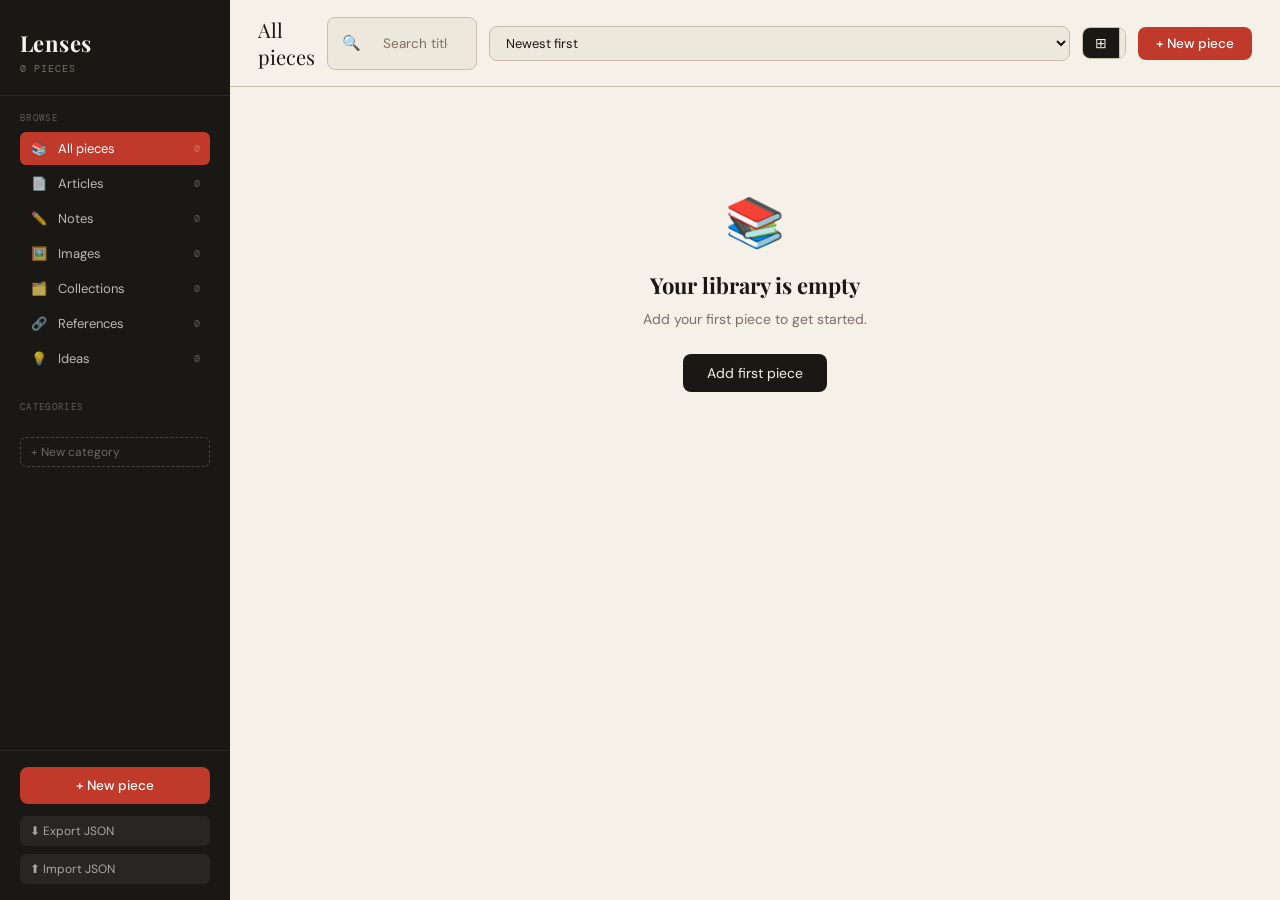
==== commit 3fe397d8: "Add files via upload" ====
--- a/index.html
+++ b/index.html
@@ -3,1021 +3,277 @@
 <head>
 <meta charset="UTF-8">
 <meta name="viewport" content="width=device-width, initial-scale=1.0">
-<title>Library</title>
+<title>Lenses</title>
 <link href="https://fonts.googleapis.com/css2?family=Playfair+Display:ital,wght@0,400;0,700;1,400&family=DM+Mono:wght@300;400;500&family=DM+Sans:wght@300;400;500&display=swap" rel="stylesheet">
 <style>
-  :root {
-    --ink: #1a1814;
-    --paper: #f5f0e8;
-    --paper-dark: #ede8dc;
-    --paper-darker: #e0d9cc;
-    --accent: #c0392b;
-    --accent-soft: #e8d5d2;
-    --gold: #a07840;
-    --muted: #7a7060;
-    --border: #c8bfaa;
-    --card-bg: #faf7f2;
-    --shadow: rgba(26,24,20,0.12);
-    --tag-bg: #e8e0d0;
-  }
-
-  * { box-sizing: border-box; margin: 0; padding: 0; }
-
-  body {
-    font-family: 'DM Sans', sans-serif;
-    background: var(--paper);
-    color: var(--ink);
-    min-height: 100vh;
-    font-size: 15px;
-  }
-
-  /* ── LAYOUT ── */
-  #app { display: flex; height: 100vh; overflow: hidden; }
-
-  /* SIDEBAR */
-  #sidebar {
-    width: 220px;
-    min-width: 220px;
-    background: var(--ink);
-    color: var(--paper);
-    display: flex;
-    flex-direction: column;
-    padding: 0;
-    overflow-y: auto;
-    z-index: 10;
-  }
-
-  #sidebar-header {
-    padding: 28px 20px 20px;
-    border-bottom: 1px solid rgba(255,255,255,0.08);
-  }
-
-  #sidebar-header h1 {
-    font-family: 'Playfair Display', serif;
-    font-size: 22px;
-    letter-spacing: 0.02em;
-    color: var(--paper);
-  }
-
-  #sidebar-header p {
-    font-family: 'DM Mono', monospace;
-    font-size: 10px;
-    color: var(--muted);
-    margin-top: 4px;
-    text-transform: uppercase;
-    letter-spacing: 0.1em;
-  }
-
-  .sidebar-section {
-    padding: 16px 20px 8px;
-  }
-
-  .sidebar-section-label {
-    font-family: 'DM Mono', monospace;
-    font-size: 9px;
-    text-transform: uppercase;
-    letter-spacing: 0.15em;
-    color: rgba(255,255,255,0.3);
-    margin-bottom: 8px;
-  }
-
-  .sidebar-nav-item {
-    display: flex;
-    align-items: center;
-    gap: 10px;
-    padding: 8px 10px;
-    border-radius: 6px;
-    cursor: pointer;
-    font-size: 13.5px;
-    color: rgba(255,255,255,0.7);
-    transition: all 0.15s;
-    margin-bottom: 2px;
-  }
-
-  .sidebar-nav-item:hover { background: rgba(255,255,255,0.07); color: var(--paper); }
-  .sidebar-nav-item.active { background: var(--accent); color: white; }
-  .sidebar-nav-item .nav-icon { font-size: 14px; width: 18px; text-align: center; }
-  .sidebar-nav-item .nav-count {
-    margin-left: auto;
-    font-family: 'DM Mono', monospace;
-    font-size: 10px;
-    color: rgba(255,255,255,0.3);
-  }
-
-  #sidebar-categories {
-    padding: 0 20px 8px;
-    display: flex;
-    flex-direction: column;
-    gap: 2px;
-  }
-
-  .cat-item {
-    display: flex;
-    align-items: center;
-    gap: 8px;
-    padding: 6px 10px;
-    border-radius: 6px;
-    cursor: pointer;
-    font-size: 12.5px;
-    color: rgba(255,255,255,0.6);
-    transition: all 0.15s;
-  }
-
-  .cat-item:hover { background: rgba(255,255,255,0.07); color: var(--paper); }
-  .cat-item.active { background: rgba(255,255,255,0.12); color: white; }
-
-  .cat-dot {
-    width: 8px; height: 8px;
-    border-radius: 50%;
-    flex-shrink: 0;
-  }
-
-  #add-category-btn {
-    margin: 8px 20px;
-    padding: 6px 10px;
-    background: transparent;
-    border: 1px dashed rgba(255,255,255,0.2);
-    border-radius: 6px;
-    color: rgba(255,255,255,0.35);
-    font-size: 12px;
-    cursor: pointer;
-    font-family: 'DM Sans', sans-serif;
-    transition: all 0.15s;
-    text-align: left;
-  }
-
-  #add-category-btn:hover { border-color: rgba(255,255,255,0.4); color: rgba(255,255,255,0.6); }
-
-  #sidebar-footer {
-    margin-top: auto;
-    padding: 16px 20px;
-    border-top: 1px solid rgba(255,255,255,0.08);
-    display: flex;
-    flex-direction: column;
-    gap: 8px;
-  }
-
-  .sidebar-new-btn {
-    width: 100%;
-    padding: 10px 14px;
-    background: var(--accent);
-    border: none;
-    border-radius: 8px;
-    color: white;
-    font-family: 'DM Sans', sans-serif;
-    font-size: 13.5px;
-    font-weight: 500;
-    cursor: pointer;
-    transition: background 0.15s;
-    text-align: center;
-    margin-bottom: 4px;
-  }
-
-  .sidebar-new-btn:hover { background: #a93226; }
-
-  .sidebar-footer-btn {
-    padding: 7px 10px;
-    background: rgba(255,255,255,0.06);
-    border: none;
-    border-radius: 6px;
-    color: rgba(255,255,255,0.6);
-    font-size: 12px;
-    cursor: pointer;
-    font-family: 'DM Sans', sans-serif;
-    transition: all 0.15s;
-    text-align: left;
-    display: flex;
-    align-items: center;
-    gap: 8px;
-  }
-
-  .sidebar-footer-btn:hover { background: rgba(255,255,255,0.12); color: white; }
-
-  /* MAIN */
-  #main {
-    flex: 1;
-    display: flex;
-    flex-direction: column;
-    overflow: hidden;
-  }
-
-  /* TOPBAR */
-  #topbar {
-    display: flex;
-    align-items: center;
-    gap: 12px;
-    padding: 16px 28px;
-    background: var(--paper);
-    border-bottom: 1px solid var(--border);
-    flex-shrink: 0;
-  }
-
-  #topbar h2 {
-    font-family: 'Playfair Display', serif;
-    font-size: 20px;
-    font-weight: 400;
-    flex: 1;
-  }
-
-  #search-box {
-    display: flex;
-    align-items: center;
-    gap: 8px;
-    background: var(--paper-dark);
-    border: 1px solid var(--border);
-    border-radius: 8px;
-    padding: 7px 14px;
-    width: 260px;
-  }
-
-  #search-box input {
-    border: none;
-    background: transparent;
-    font-family: 'DM Sans', sans-serif;
-    font-size: 13.5px;
-    color: var(--ink);
-    outline: none;
-    width: 100%;
-  }
-
-  #search-box input::placeholder { color: var(--muted); }
-
-  .sort-select {
-    border: 1px solid var(--border);
-    background: var(--paper-dark);
-    border-radius: 8px;
-    padding: 7px 12px;
-    font-family: 'DM Sans', sans-serif;
-    font-size: 13px;
-    color: var(--ink);
-    outline: none;
-    cursor: pointer;
-  }
-
-  .view-toggle {
-    display: flex;
-    border: 1px solid var(--border);
-    border-radius: 8px;
-    overflow: hidden;
-  }
-
-  .view-btn {
-    padding: 7px 12px;
-    background: var(--paper-dark);
-    border: none;
-    cursor: pointer;
-    font-size: 14px;
-    color: var(--muted);
-    transition: all 0.15s;
-    border-right: 1px solid var(--border);
-  }
-
-  .view-btn:last-child { border-right: none; }
-  .view-btn.active { background: var(--ink); color: var(--paper); }
-
-  #new-piece-btn {
-    padding: 8px 18px;
-    background: var(--accent);
-    border: none;
-    border-radius: 8px;
-    color: white;
-    font-family: 'DM Sans', sans-serif;
-    font-size: 13.5px;
-    font-weight: 500;
-    cursor: pointer;
-    transition: all 0.15s;
-    white-space: nowrap;
-  }
-
-  #new-piece-btn:hover { background: #a93226; }
-
-  /* CONTENT AREA */
-  #content-area {
-    flex: 1;
-    overflow-y: auto;
-    padding: 24px 28px;
-  }
-
-  /* GRID VIEW */
-  #pieces-grid {
-    display: grid;
-    grid-template-columns: repeat(auto-fill, minmax(240px, 1fr));
-    gap: 16px;
-  }
-
-  /* LIST VIEW */
-  #pieces-grid.list-view {
-    grid-template-columns: 1fr;
-    gap: 8px;
-  }
-
-  /* PIECE CARD */
-  .piece-card {
-    background: var(--card-bg);
-    border: 1px solid var(--border);
-    border-radius: 10px;
-    padding: 18px;
-    cursor: pointer;
-    transition: all 0.2s;
-    position: relative;
-    overflow: hidden;
-  }
-
-  .piece-card:hover {
-    border-color: var(--gold);
-    box-shadow: 0 4px 16px var(--shadow);
-    transform: translateY(-1px);
-  }
-
-  .piece-card::before {
-    content: '';
-    position: absolute;
-    top: 0; left: 0; right: 0;
-    height: 3px;
-    background: var(--accent);
-    opacity: 0;
-    transition: opacity 0.2s;
-  }
-
-  .piece-card:hover::before { opacity: 1; }
-
-  .card-type-badge {
-    font-family: 'DM Mono', monospace;
-    font-size: 9px;
-    text-transform: uppercase;
-    letter-spacing: 0.12em;
-    color: var(--muted);
-    margin-bottom: 8px;
-    display: flex;
-    align-items: center;
-    gap: 6px;
-  }
-
-  .card-title {
-    font-family: 'Playfair Display', serif;
-    font-size: 15px;
-    font-weight: 700;
-    line-height: 1.3;
-    margin-bottom: 8px;
-    color: var(--ink);
-  }
-
-  .card-excerpt {
-    font-size: 12.5px;
-    color: var(--muted);
-    line-height: 1.5;
-    display: -webkit-box;
-    -webkit-line-clamp: 3;
-    -webkit-box-orient: vertical;
-    overflow: hidden;
-  }
-
-  .card-meta {
-    margin-top: 12px;
-    display: flex;
-    align-items: center;
-    gap: 6px;
-    flex-wrap: wrap;
-  }
-
-  .tag-pill {
-    font-size: 10px;
-    padding: 2px 8px;
-    background: var(--tag-bg);
-    border-radius: 20px;
-    color: var(--muted);
-    font-family: 'DM Mono', monospace;
-  }
-
-  .card-date {
-    margin-left: auto;
-    font-family: 'DM Mono', monospace;
-    font-size: 10px;
-    color: var(--border);
-  }
-
-  /* LIST MODE CARD */
-  .list-view .piece-card {
-    padding: 14px 18px;
-    display: flex;
-    align-items: center;
-    gap: 16px;
-  }
-
-  .list-view .card-left {
-    flex-shrink: 0;
-    width: 40px;
-    text-align: center;
-    font-size: 20px;
-  }
-
-  .list-view .card-main { flex: 1; min-width: 0; }
-
-  .list-view .card-title {
-    font-size: 14px;
-    margin-bottom: 3px;
-    white-space: nowrap;
-    overflow: hidden;
-    text-overflow: ellipsis;
-  }
-
-  .list-view .card-excerpt {
-    -webkit-line-clamp: 1;
-    font-size: 12px;
-  }
-
-  .list-view .card-meta { margin-top: 4px; }
-
-  .list-view .card-type-badge { margin-bottom: 0; }
-
-  /* EMPTY STATE */
-  #empty-state {
-    text-align: center;
-    padding: 80px 20px;
-    color: var(--muted);
-  }
-
-  #empty-state .empty-icon { font-size: 48px; margin-bottom: 16px; }
-  #empty-state h3 { font-family: 'Playfair Display', serif; font-size: 22px; color: var(--ink); margin-bottom: 8px; }
-  #empty-state p { font-size: 14px; line-height: 1.6; max-width: 320px; margin: 0 auto 24px; }
-
-  #empty-state button {
-    padding: 10px 24px;
-    background: var(--ink);
-    color: var(--paper);
-    border: none;
-    border-radius: 8px;
-    font-family: 'DM Sans', sans-serif;
-    font-size: 14px;
-    cursor: pointer;
-    transition: all 0.15s;
-  }
-
-  /* ── MODALS ── */
-  .modal-overlay {
-    position: fixed;
-    inset: 0;
-    background: rgba(26,24,20,0.6);
-    z-index: 100;
-    display: flex;
-    align-items: flex-start;
-    justify-content: center;
-    padding: 40px 20px;
-    overflow-y: auto;
-    backdrop-filter: blur(2px);
-  }
-
-  .modal {
-    background: var(--paper);
-    border-radius: 14px;
-    width: 100%;
-    max-width: 720px;
-    box-shadow: 0 20px 60px rgba(26,24,20,0.3);
-    position: relative;
-    animation: modalIn 0.2s ease;
-  }
-
-  @keyframes modalIn {
-    from { opacity: 0; transform: translateY(-10px); }
-    to { opacity: 1; transform: translateY(0); }
-  }
-
-  .modal-header {
-    padding: 24px 28px 20px;
-    border-bottom: 1px solid var(--border);
-    display: flex;
-    align-items: center;
-    gap: 12px;
-  }
-
-  .modal-header h3 {
-    font-family: 'Playfair Display', serif;
-    font-size: 20px;
-    font-weight: 700;
-    flex: 1;
-  }
-
-  .modal-close {
-    width: 32px; height: 32px;
-    display: flex; align-items: center; justify-content: center;
-    border: none;
-    background: var(--paper-dark);
-    border-radius: 8px;
-    cursor: pointer;
-    font-size: 16px;
-    color: var(--muted);
-    transition: all 0.15s;
-  }
-
-  .modal-close:hover { background: var(--ink); color: white; }
-
-  .modal-body { padding: 24px 28px; }
-  .modal-footer {
-    padding: 16px 28px;
-    border-top: 1px solid var(--border);
-    display: flex;
-    align-items: center;
-    gap: 10px;
-    justify-content: flex-end;
-  }
-
-  /* FORM ELEMENTS */
-  .form-row { margin-bottom: 18px; }
-  .form-row-2 { display: grid; grid-template-columns: 1fr 1fr; gap: 14px; margin-bottom: 18px; }
-
-  label {
-    display: block;
-    font-size: 11px;
-    font-family: 'DM Mono', monospace;
-    text-transform: uppercase;
-    letter-spacing: 0.1em;
-    color: var(--muted);
-    margin-bottom: 6px;
-  }
-
-  input[type="text"], textarea, select {
-    width: 100%;
-    padding: 10px 14px;
-    border: 1px solid var(--border);
-    border-radius: 8px;
-    background: var(--card-bg);
-    font-family: 'DM Sans', sans-serif;
-    font-size: 14px;
-    color: var(--ink);
-    outline: none;
-    transition: border-color 0.15s;
-  }
-
-  input[type="text"]:focus, textarea:focus, select:focus {
-    border-color: var(--gold);
-  }
-
-  textarea { resize: vertical; min-height: 160px; line-height: 1.6; }
-
-  .btn {
-    padding: 9px 20px;
-    border: none;
-    border-radius: 8px;
-    font-family: 'DM Sans', sans-serif;
-    font-size: 13.5px;
-    font-weight: 500;
-    cursor: pointer;
-    transition: all 0.15s;
-  }
-
-  .btn-primary { background: var(--ink); color: var(--paper); }
-  .btn-primary:hover { background: #2d2a24; }
-  .btn-danger { background: var(--accent); color: white; }
-  .btn-danger:hover { background: #a93226; }
-  .btn-ghost { background: transparent; color: var(--muted); border: 1px solid var(--border); }
-  .btn-ghost:hover { border-color: var(--ink); color: var(--ink); }
-
-  /* TYPE SELECTOR */
-  .type-selector {
-    display: grid;
-    grid-template-columns: repeat(5, 1fr);
-    gap: 8px;
-    margin-bottom: 18px;
-  }
-
-  .type-option {
-    padding: 10px 6px;
-    border: 1px solid var(--border);
-    border-radius: 8px;
-    text-align: center;
-    cursor: pointer;
-    transition: all 0.15s;
-    background: var(--card-bg);
-  }
-
-  .type-option:hover { border-color: var(--gold); }
-  .type-option.selected { border-color: var(--accent); background: var(--accent-soft); }
-  .type-option .type-icon { font-size: 18px; margin-bottom: 4px; }
-  .type-option .type-label { font-size: 10px; font-family: 'DM Mono', monospace; color: var(--muted); text-transform: uppercase; letter-spacing: 0.08em; }
-
-  /* TAGS INPUT */
-  .tags-input-container {
-    min-height: 42px;
-    padding: 6px 10px;
-    border: 1px solid var(--border);
-    border-radius: 8px;
-    background: var(--card-bg);
-    display: flex;
-    flex-wrap: wrap;
-    gap: 6px;
-    align-items: center;
-    cursor: text;
-    transition: border-color 0.15s;
-  }
-
-  .tags-input-container:focus-within { border-color: var(--gold); }
-
-  .tag-item {
-    display: flex;
-    align-items: center;
-    gap: 4px;
-    background: var(--tag-bg);
-    border-radius: 20px;
-    padding: 2px 8px 2px 10px;
-    font-size: 12px;
-    font-family: 'DM Mono', monospace;
-    color: var(--ink);
-  }
-
-  .tag-remove {
-    width: 14px; height: 14px;
-    display: flex; align-items: center; justify-content: center;
-    background: var(--muted);
-    border-radius: 50%;
-    color: white;
-    font-size: 9px;
-    cursor: pointer;
-    border: none;
-    flex-shrink: 0;
-    line-height: 1;
-  }
-
-  .tag-remove:hover { background: var(--accent); }
-
-  .tags-input {
-    border: none;
-    background: transparent;
-    outline: none;
-    font-family: 'DM Sans', sans-serif;
-    font-size: 13px;
-    color: var(--ink);
-    min-width: 100px;
-    flex: 1;
-    padding: 2px 4px;
-  }
-
-  /* RELATIONS */
-  .relations-list {
-    display: flex;
-    flex-direction: column;
-    gap: 8px;
-    margin-top: 8px;
-  }
-
-  .relation-item {
-    display: flex;
-    align-items: center;
-    gap: 10px;
-    padding: 8px 12px;
-    background: var(--paper-dark);
-    border-radius: 8px;
-    font-size: 13px;
-  }
-
-  .relation-label {
-    font-family: 'DM Mono', monospace;
-    font-size: 10px;
-    color: var(--muted);
-    background: var(--border);
-    padding: 2px 6px;
-    border-radius: 4px;
-  }
-
-  .relation-title { flex: 1; font-size: 13px; }
-
-  .relation-remove {
-    border: none;
-    background: transparent;
-    color: var(--muted);
-    cursor: pointer;
-    font-size: 16px;
-    line-height: 1;
-    transition: color 0.15s;
-  }
-
-  .relation-remove:hover { color: var(--accent); }
-
-  /* COMMENTS */
-  .comments-section { margin-top: 24px; }
-
-  .comment-item {
-    padding: 12px 14px;
-    background: var(--paper-dark);
-    border-left: 3px solid var(--gold);
-    border-radius: 0 8px 8px 0;
-    margin-bottom: 10px;
-    position: relative;
-  }
-
-  .comment-meta {
-    font-family: 'DM Mono', monospace;
-    font-size: 9px;
-    color: var(--muted);
-    margin-bottom: 6px;
-    text-transform: uppercase;
-    letter-spacing: 0.08em;
-  }
-
-  .comment-text { font-size: 13.5px; line-height: 1.6; }
-
-  .comment-delete {
-    position: absolute;
-    top: 8px; right: 10px;
-    border: none;
-    background: transparent;
-    color: var(--border);
-    cursor: pointer;
-    font-size: 14px;
-    transition: color 0.15s;
-  }
-
-  .comment-delete:hover { color: var(--accent); }
-
-  .add-comment-row {
-    display: flex;
-    gap: 8px;
-    margin-top: 10px;
-  }
-
-  .add-comment-row input {
-    flex: 1;
-  }
-
-  /* DETAIL VIEW */
-  #detail-view {
-    position: fixed;
-    inset: 0;
-    background: var(--paper);
-    z-index: 50;
-    display: flex;
-    flex-direction: column;
-    overflow: hidden;
-  }
-
-  #detail-topbar {
-    display: flex;
-    align-items: center;
-    gap: 14px;
-    padding: 16px 32px;
-    border-bottom: 1px solid var(--border);
-    flex-shrink: 0;
-  }
-
-  #detail-back {
-    display: flex;
-    align-items: center;
-    gap: 6px;
-    padding: 7px 14px;
-    background: var(--paper-dark);
-    border: 1px solid var(--border);
-    border-radius: 8px;
-    font-size: 13px;
-    color: var(--muted);
-    cursor: pointer;
-    font-family: 'DM Sans', sans-serif;
-    transition: all 0.15s;
-  }
-
-  #detail-back:hover { background: var(--ink); color: white; border-color: var(--ink); }
-
-  #detail-actions { margin-left: auto; display: flex; gap: 8px; }
-
-  #detail-content {
-    flex: 1;
-    overflow-y: auto;
-    padding: 40px 60px;
-    max-width: 800px;
-    margin: 0 auto;
-    width: 100%;
-  }
-
-  #detail-content .detail-type {
-    font-family: 'DM Mono', monospace;
-    font-size: 11px;
-    text-transform: uppercase;
-    letter-spacing: 0.15em;
-    color: var(--muted);
-    margin-bottom: 10px;
-    display: flex;
-    align-items: center;
-    gap: 8px;
-  }
-
-  #detail-content h1 {
-    font-family: 'Playfair Display', serif;
-    font-size: 34px;
-    font-weight: 700;
-    line-height: 1.25;
-    margin-bottom: 16px;
-  }
-
-  .detail-meta-row {
-    display: flex;
-    align-items: center;
-    gap: 10px;
-    margin-bottom: 24px;
-    flex-wrap: wrap;
-  }
-
-  .detail-divider {
-    height: 1px;
-    background: var(--border);
-    margin: 28px 0;
-  }
-
-  .detail-body {
-    font-size: 16px;
-    line-height: 1.8;
-    color: var(--ink);
-    white-space: pre-wrap;
-  }
-
-  .detail-section-title {
-    font-family: 'DM Mono', monospace;
-    font-size: 10px;
-    text-transform: uppercase;
-    letter-spacing: 0.15em;
-    color: var(--muted);
-    margin-bottom: 12px;
-  }
-
-  .detail-relations {
-    display: flex;
-    flex-direction: column;
-    gap: 8px;
-  }
-
-  .detail-relation-card {
-    padding: 12px 16px;
-    background: var(--paper-dark);
-    border: 1px solid var(--border);
-    border-radius: 8px;
-    cursor: pointer;
-    transition: all 0.15s;
-    display: flex;
-    align-items: center;
-    gap: 12px;
-  }
-
-  .detail-relation-card:hover { border-color: var(--gold); }
-
-  .detail-relation-icon { font-size: 18px; }
-  .detail-relation-info { flex: 1; }
-  .detail-relation-rel { font-size: 10px; font-family: 'DM Mono', monospace; color: var(--muted); }
-  .detail-relation-title { font-size: 14px; font-weight: 500; }
-
-  /* CATEGORY MODAL */
-  .cat-color-picker {
-    display: flex;
-    gap: 8px;
-    flex-wrap: wrap;
-  }
-
-  .color-dot {
-    width: 28px; height: 28px;
-    border-radius: 50%;
-    cursor: pointer;
-    border: 2px solid transparent;
-    transition: border-color 0.15s;
-    flex-shrink: 0;
-  }
-
-  .color-dot.selected { border-color: var(--ink); }
-
-  /* SEARCH SUGGESTIONS */
-  .search-suggest-dropdown {
-    position: absolute;
-    top: 100%;
-    left: 0;
-    right: 0;
-    background: var(--card-bg);
-    border: 1px solid var(--border);
-    border-radius: 8px;
-    box-shadow: 0 8px 24px var(--shadow);
-    z-index: 200;
-    overflow: hidden;
-    margin-top: 4px;
-  }
-
-  .suggest-item {
-    padding: 10px 14px;
-    cursor: pointer;
-    font-size: 13px;
-    display: flex;
-    align-items: center;
-    gap: 10px;
-    transition: background 0.1s;
-  }
-
-  .suggest-item:hover { background: var(--paper-dark); }
-
-  /* SCROLLBAR */
-  ::-webkit-scrollbar { width: 6px; }
-  ::-webkit-scrollbar-track { background: transparent; }
-  ::-webkit-scrollbar-thumb { background: var(--border); border-radius: 3px; }
-
-  /* CATEGORY COLOR STRIP */
-  .cat-strip {
-    position: absolute;
-    left: 0; top: 0; bottom: 0;
-    width: 4px;
-    border-radius: 10px 0 0 10px;
-  }
-
-  .piece-card { padding-left: 22px; }
-
-  /* IMAGE PREVIEW - clickable */
-  .image-preview {
-    max-width: 100%;
-    border-radius: 8px;
-    margin: 16px 0;
-    border: 1px solid var(--border);
-    cursor: zoom-in;
-    transition: opacity 0.15s;
-    display: block;
-  }
-
-  .image-preview:hover { opacity: 0.92; }
-
-  /* FULLSCREEN LIGHTBOX */
-  #lightbox {
-    position: fixed;
-    inset: 0;
-    background: rgba(10, 9, 8, 0.94);
-    z-index: 300;
-    display: flex;
-    align-items: center;
-    justify-content: center;
-    cursor: zoom-out;
-    animation: fadeIn 0.18s ease;
-  }
-
-  @keyframes fadeIn { from { opacity: 0; } to { opacity: 1; } }
-
-  #lightbox img {
-    max-width: 92vw;
-    max-height: 90vh;
-    border-radius: 6px;
-    object-fit: contain;
-    box-shadow: 0 24px 80px rgba(0,0,0,0.6);
-    pointer-events: none;
-  }
-
-  #lightbox-close {
-    position: fixed;
-    top: 20px; right: 24px;
-    width: 36px; height: 36px;
-    background: rgba(255,255,255,0.12);
-    border: none;
-    border-radius: 50%;
-    color: white;
-    font-size: 18px;
-    cursor: pointer;
-    display: flex; align-items: center; justify-content: center;
-    transition: background 0.15s;
-    z-index: 301;
-  }
-
-  #lightbox-close:hover { background: rgba(255,255,255,0.22); }
-
-  /* BACK-RELATIONS (shown on connected piece) */
-  .back-relation-badge {
-    font-size: 10px;
-    font-family: 'DM Mono', monospace;
-    color: var(--muted);
-    font-style: italic;
-  }
-
-  .source-link {
-    display: inline-flex;
-    align-items: center;
-    gap: 6px;
-    color: var(--gold);
-    font-size: 13px;
-    text-decoration: none;
-    border-bottom: 1px solid transparent;
-    transition: border-color 0.15s;
-  }
-
-  .source-link:hover { border-color: var(--gold); }
-
-  /* IMAGE DROP ZONE */
-  #image-drop-zone {
-    border: 2px dashed var(--border);
-    border-radius: 10px;
-    padding: 28px 20px;
-    text-align: center;
-    cursor: pointer;
-    transition: all 0.2s;
-    background: var(--card-bg);
-  }
-
-  #image-drop-zone:hover, #image-drop-zone.drag-over {
-    border-color: var(--gold);
-    background: var(--paper-dark);
-  }
-
-  #image-drop-zone.drag-over #image-drop-inner {
-    opacity: 0.6;
-    transform: scale(0.97);
-  }
-
-  #image-drop-inner { transition: all 0.2s; }
+:root {
+  --ink:#1a1814; --paper:#f5f0e8; --paper-dark:#ede8dc; --paper-darker:#e0d9cc;
+  --accent:#c0392b; --accent-soft:#e8d5d2; --gold:#a07840; --muted:#7a7060;
+  --border:#c8bfaa; --card-bg:#faf7f2; --shadow:rgba(26,24,20,0.12); --tag-bg:#e8e0d0;
+}
+*{box-sizing:border-box;margin:0;padding:0;}
+body{font-family:'DM Sans',sans-serif;background:var(--paper);color:var(--ink);min-height:100vh;font-size:15px;}
+#app{display:flex;height:100vh;overflow:hidden;}
+/* SIDEBAR */
+#sidebar{width:230px;min-width:230px;background:var(--ink);color:var(--paper);display:flex;flex-direction:column;overflow-y:auto;z-index:10;}
+#sidebar-header{padding:28px 20px 20px;border-bottom:1px solid rgba(255,255,255,0.08);}
+#sidebar-header h1{font-family:'Playfair Display',serif;font-size:22px;letter-spacing:0.02em;color:var(--paper);}
+#sidebar-header p{font-family:'DM Mono',monospace;font-size:10px;color:var(--muted);margin-top:4px;text-transform:uppercase;letter-spacing:0.1em;}
+.sidebar-section{padding:16px 20px 8px;}
+.sidebar-section-label{font-family:'DM Mono',monospace;font-size:9px;text-transform:uppercase;letter-spacing:0.15em;color:rgba(255,255,255,0.3);margin-bottom:8px;}
+.sidebar-nav-item{display:flex;align-items:center;gap:10px;padding:8px 10px;border-radius:6px;cursor:pointer;font-size:13px;color:rgba(255,255,255,0.7);transition:all 0.15s;margin-bottom:2px;}
+.sidebar-nav-item:hover{background:rgba(255,255,255,0.07);color:var(--paper);}
+.sidebar-nav-item.active{background:var(--accent);color:white;}
+.sidebar-nav-item .nav-icon{font-size:13px;width:18px;text-align:center;flex-shrink:0;}
+.sidebar-nav-item .nav-count{margin-left:auto;font-family:'DM Mono',monospace;font-size:10px;color:rgba(255,255,255,0.3);}
+#sidebar-categories{padding:0 20px 4px;display:flex;flex-direction:column;gap:2px;}
+.cat-item{display:flex;align-items:center;gap:8px;padding:6px 10px;border-radius:6px;cursor:pointer;font-size:12.5px;color:rgba(255,255,255,0.6);transition:all 0.15s;}
+.cat-item:hover{background:rgba(255,255,255,0.07);color:var(--paper);}
+.cat-item.active{background:rgba(255,255,255,0.12);color:white;}
+.cat-dot{width:8px;height:8px;border-radius:50%;flex-shrink:0;}
+#add-category-btn{margin:4px 20px 8px;padding:6px 10px;background:transparent;border:1px dashed rgba(255,255,255,0.2);border-radius:6px;color:rgba(255,255,255,0.35);font-size:12px;cursor:pointer;font-family:'DM Sans',sans-serif;transition:all 0.15s;text-align:left;width:calc(100% - 40px);}
+#add-category-btn:hover{border-color:rgba(255,255,255,0.4);color:rgba(255,255,255,0.6);}
+#sidebar-footer{margin-top:auto;padding:16px 20px;border-top:1px solid rgba(255,255,255,0.08);display:flex;flex-direction:column;gap:8px;}
+.sidebar-new-btn{width:100%;padding:10px 14px;background:var(--accent);border:none;border-radius:8px;color:white;font-family:'DM Sans',sans-serif;font-size:13.5px;font-weight:500;cursor:pointer;transition:background 0.15s;text-align:center;margin-bottom:4px;}
+.sidebar-new-btn:hover{background:#a93226;}
+.sidebar-footer-btn{padding:7px 10px;background:rgba(255,255,255,0.06);border:none;border-radius:6px;color:rgba(255,255,255,0.6);font-size:12px;cursor:pointer;font-family:'DM Sans',sans-serif;transition:all 0.15s;text-align:left;display:flex;align-items:center;gap:8px;}
+.sidebar-footer-btn:hover{background:rgba(255,255,255,0.12);color:white;}
+/* MAIN */
+#main{flex:1;display:flex;flex-direction:column;overflow:hidden;}
+#topbar{display:flex;align-items:center;gap:12px;padding:16px 28px;background:var(--paper);border-bottom:1px solid var(--border);flex-shrink:0;}
+#topbar h2{font-family:'Playfair Display',serif;font-size:20px;font-weight:400;flex:1;}
+#search-box{display:flex;align-items:center;gap:8px;background:var(--paper-dark);border:1px solid var(--border);border-radius:8px;padding:7px 14px;width:240px;}
+#search-box input{border:none;background:transparent;font-family:'DM Sans',sans-serif;font-size:13.5px;color:var(--ink);outline:none;width:100%;}
+#search-box input::placeholder{color:var(--muted);}
+.sort-select{border:1px solid var(--border);background:var(--paper-dark);border-radius:8px;padding:7px 12px;font-family:'DM Sans',sans-serif;font-size:13px;color:var(--ink);outline:none;cursor:pointer;}
+.view-toggle{display:flex;border:1px solid var(--border);border-radius:8px;overflow:hidden;}
+.view-btn{padding:7px 12px;background:var(--paper-dark);border:none;cursor:pointer;font-size:14px;color:var(--muted);transition:all 0.15s;border-right:1px solid var(--border);}
+.view-btn:last-child{border-right:none;}
+.view-btn.active{background:var(--ink);color:var(--paper);}
+#new-piece-btn{padding:8px 18px;background:var(--accent);border:none;border-radius:8px;color:white;font-family:'DM Sans',sans-serif;font-size:13.5px;font-weight:500;cursor:pointer;transition:all 0.15s;white-space:nowrap;}
+#new-piece-btn:hover{background:#a93226;}
+#content-area{flex:1;overflow-y:auto;padding:24px 28px;}
+/* CARDS */
+#pieces-grid{display:grid;grid-template-columns:repeat(auto-fill,minmax(240px,1fr));gap:16px;}
+#pieces-grid.list-view{grid-template-columns:1fr;gap:8px;}
+.piece-card{background:var(--card-bg);border:1px solid var(--border);border-radius:10px;padding:18px 18px 18px 22px;cursor:pointer;transition:all 0.2s;position:relative;overflow:hidden;}
+.piece-card:hover{border-color:var(--gold);box-shadow:0 4px 16px var(--shadow);transform:translateY(-1px);}
+.piece-card::before{content:'';position:absolute;top:0;left:0;right:0;height:3px;background:var(--accent);opacity:0;transition:opacity 0.2s;}
+.piece-card:hover::before{opacity:1;}
+.cat-strip{position:absolute;left:0;top:0;bottom:0;width:4px;border-radius:10px 0 0 10px;}
+.card-type-badge{font-family:'DM Mono',monospace;font-size:9px;text-transform:uppercase;letter-spacing:0.12em;color:var(--muted);margin-bottom:8px;display:flex;align-items:center;gap:6px;}
+.card-title{font-family:'Playfair Display',serif;font-size:15px;font-weight:700;line-height:1.3;margin-bottom:8px;color:var(--ink);}
+.card-excerpt{font-size:12.5px;color:var(--muted);line-height:1.5;display:-webkit-box;-webkit-line-clamp:3;-webkit-box-orient:vertical;overflow:hidden;}
+.card-meta{margin-top:12px;display:flex;align-items:center;gap:6px;flex-wrap:wrap;}
+.tag-pill{font-size:10px;padding:2px 8px;background:var(--tag-bg);border-radius:20px;color:var(--muted);font-family:'DM Mono',monospace;}
+.tag-pill.clickable{cursor:pointer;transition:background 0.15s;}
+.tag-pill.clickable:hover{background:var(--border);color:var(--ink);}
+.card-date{margin-left:auto;font-family:'DM Mono',monospace;font-size:10px;color:var(--border);}
+.list-view .piece-card{padding:14px 18px 14px 22px;display:flex;align-items:center;gap:16px;}
+.list-view .card-left{flex-shrink:0;width:40px;text-align:center;font-size:20px;}
+.list-view .card-main{flex:1;min-width:0;}
+.list-view .card-title{font-size:14px;margin-bottom:3px;white-space:nowrap;overflow:hidden;text-overflow:ellipsis;}
+.list-view .card-excerpt{-webkit-line-clamp:1;font-size:12px;}
+.list-view .card-meta{margin-top:4px;}
+.card-collection-strip{display:flex;gap:4px;margin-bottom:10px;overflow:hidden;border-radius:6px;height:60px;}
+.card-collection-thumb{flex:1;background:var(--paper-darker);border-radius:4px;overflow:hidden;min-width:0;}
+.card-collection-thumb img{width:100%;height:100%;object-fit:cover;display:block;}
+.card-collection-more{flex-shrink:0;width:40px;background:var(--paper-darker);border-radius:4px;display:flex;align-items:center;justify-content:center;font-family:'DM Mono',monospace;font-size:10px;color:var(--muted);}
+#empty-state{text-align:center;padding:80px 20px;color:var(--muted);grid-column:1/-1;}
+#empty-state .empty-icon{font-size:48px;margin-bottom:16px;}
+#empty-state h3{font-family:'Playfair Display',serif;font-size:22px;color:var(--ink);margin-bottom:8px;}
+#empty-state p{font-size:14px;line-height:1.6;max-width:320px;margin:0 auto 24px;}
+#empty-state button{padding:10px 24px;background:var(--ink);color:var(--paper);border:none;border-radius:8px;font-family:'DM Sans',sans-serif;font-size:14px;cursor:pointer;}
+/* MODALS */
+.modal-overlay{position:fixed;inset:0;background:rgba(26,24,20,0.6);z-index:100;display:flex;align-items:flex-start;justify-content:center;padding:40px 20px;overflow-y:auto;backdrop-filter:blur(2px);}
+.modal{background:var(--paper);border-radius:14px;width:100%;max-width:760px;box-shadow:0 20px 60px rgba(26,24,20,0.3);position:relative;animation:modalIn 0.2s ease;}
+@keyframes modalIn{from{opacity:0;transform:translateY(-10px);}to{opacity:1;transform:translateY(0);}}
+.modal-header{padding:24px 28px 20px;border-bottom:1px solid var(--border);display:flex;align-items:center;gap:12px;}
+.modal-header h3{font-family:'Playfair Display',serif;font-size:20px;font-weight:700;flex:1;}
+.modal-close{width:32px;height:32px;display:flex;align-items:center;justify-content:center;border:none;background:var(--paper-dark);border-radius:8px;cursor:pointer;font-size:16px;color:var(--muted);transition:all 0.15s;}
+.modal-close:hover{background:var(--ink);color:white;}
+.modal-body{padding:24px 28px;}
+.modal-footer{padding:16px 28px;border-top:1px solid var(--border);display:flex;align-items:center;gap:10px;justify-content:flex-end;}
+/* FORMS */
+.form-row{margin-bottom:18px;}
+.form-row-2{display:grid;grid-template-columns:1fr 1fr;gap:14px;margin-bottom:18px;}
+label{display:block;font-size:11px;font-family:'DM Mono',monospace;text-transform:uppercase;letter-spacing:0.1em;color:var(--muted);margin-bottom:6px;}
+input[type="text"],textarea,select{width:100%;padding:10px 14px;border:1px solid var(--border);border-radius:8px;background:var(--card-bg);font-family:'DM Sans',sans-serif;font-size:14px;color:var(--ink);outline:none;transition:border-color 0.15s;}
+input[type="text"]:focus,textarea:focus,select:focus{border-color:var(--gold);}
+textarea{resize:vertical;min-height:180px;line-height:1.6;font-family:'DM Mono',monospace;font-size:13px;}
+.btn{padding:9px 20px;border:none;border-radius:8px;font-family:'DM Sans',sans-serif;font-size:13.5px;font-weight:500;cursor:pointer;transition:all 0.15s;}
+.btn-primary{background:var(--ink);color:var(--paper);}
+.btn-primary:hover{background:#2d2a24;}
+.btn-danger{background:var(--accent);color:white;}
+.btn-danger:hover{background:#a93226;}
+.btn-ghost{background:transparent;color:var(--muted);border:1px solid var(--border);}
+.btn-ghost:hover{border-color:var(--ink);color:var(--ink);}
+.btn-sm{padding:5px 12px;font-size:12px;}
+/* TYPE SELECTOR */
+.type-selector{display:grid;grid-template-columns:repeat(6,1fr);gap:8px;margin-bottom:18px;}
+.type-option{padding:10px 6px;border:1px solid var(--border);border-radius:8px;text-align:center;cursor:pointer;transition:all 0.15s;background:var(--card-bg);}
+.type-option:hover{border-color:var(--gold);}
+.type-option.selected{border-color:var(--accent);background:var(--accent-soft);}
+.type-option .type-icon{font-size:18px;margin-bottom:4px;}
+.type-option .type-label{font-size:9px;font-family:'DM Mono',monospace;color:var(--muted);text-transform:uppercase;letter-spacing:0.08em;}
+/* MULTI-CATEGORY */
+.cat-multi-list{display:flex;flex-direction:column;gap:4px;max-height:160px;overflow-y:auto;border:1px solid var(--border);border-radius:8px;padding:8px;background:var(--card-bg);}
+.cat-multi-item{display:flex;align-items:center;gap:8px;padding:5px 8px;border-radius:6px;cursor:pointer;font-size:13px;transition:background 0.1s;}
+.cat-multi-item:hover{background:var(--paper-dark);}
+.cat-multi-item input[type="checkbox"]{width:15px;height:15px;accent-color:var(--accent);cursor:pointer;flex-shrink:0;}
+.cat-multi-add{padding:6px 8px;font-size:12px;color:var(--gold);cursor:pointer;background:none;border:none;font-family:'DM Sans',sans-serif;text-align:left;margin-top:2px;}
+.cat-multi-add:hover{text-decoration:underline;}
+/* TAGS INPUT */
+.tags-input-container{min-height:42px;padding:6px 10px;border:1px solid var(--border);border-radius:8px;background:var(--card-bg);display:flex;flex-wrap:wrap;gap:6px;align-items:center;cursor:text;transition:border-color 0.15s;}
+.tags-input-container:focus-within{border-color:var(--gold);}
+.tag-item{display:flex;align-items:center;gap:4px;background:var(--tag-bg);border-radius:20px;padding:2px 8px 2px 10px;font-size:12px;font-family:'DM Mono',monospace;color:var(--ink);}
+.tag-remove{width:14px;height:14px;display:flex;align-items:center;justify-content:center;background:var(--muted);border-radius:50%;color:white;font-size:9px;cursor:pointer;border:none;flex-shrink:0;line-height:1;}
+.tag-remove:hover{background:var(--accent);}
+.tags-input{border:none;background:transparent;outline:none;font-family:'DM Sans',sans-serif;font-size:13px;color:var(--ink);min-width:100px;flex:1;padding:2px 4px;}
+/* RELATIONS */
+.relations-list{display:flex;flex-direction:column;gap:8px;margin-top:8px;}
+.relation-item{display:flex;align-items:center;gap:10px;padding:8px 12px;background:var(--paper-dark);border-radius:8px;font-size:13px;}
+.relation-label{font-family:'DM Mono',monospace;font-size:10px;color:var(--muted);background:var(--border);padding:2px 6px;border-radius:4px;white-space:nowrap;}
+.relation-title{flex:1;font-size:13px;}
+.relation-remove{border:none;background:transparent;color:var(--muted);cursor:pointer;font-size:16px;line-height:1;transition:color 0.15s;}
+.relation-remove:hover{color:var(--accent);}
+/* COMMENTS */
+.comment-item{padding:12px 14px;background:var(--paper-dark);border-left:3px solid var(--gold);border-radius:0 8px 8px 0;margin-bottom:10px;position:relative;}
+.comment-meta{font-family:'DM Mono',monospace;font-size:9px;color:var(--muted);margin-bottom:6px;text-transform:uppercase;letter-spacing:0.08em;}
+.comment-text{font-size:13.5px;line-height:1.6;}
+.comment-delete{position:absolute;top:8px;right:10px;border:none;background:transparent;color:var(--border);cursor:pointer;font-size:14px;transition:color 0.15s;}
+.comment-delete:hover{color:var(--accent);}
+.add-comment-row{display:flex;gap:8px;margin-top:10px;}
+.add-comment-row input{flex:1;}
+/* MARKDOWN TOOLBAR */
+.md-toolbar{display:flex;gap:4px;margin-bottom:6px;flex-wrap:wrap;}
+.md-tool-btn{padding:4px 10px;background:var(--paper-dark);border:1px solid var(--border);border-radius:6px;font-family:'DM Mono',monospace;font-size:11px;color:var(--muted);cursor:pointer;transition:all 0.12s;line-height:1.4;}
+.md-tool-btn:hover{background:var(--ink);color:white;border-color:var(--ink);}
+.md-preview-toggle{display:flex;gap:0;border:1px solid var(--border);border-radius:8px;overflow:hidden;margin-bottom:8px;width:fit-content;}
+.md-preview-btn{padding:5px 14px;background:var(--paper-dark);border:none;font-family:'DM Sans',sans-serif;font-size:12px;color:var(--muted);cursor:pointer;transition:all 0.12s;border-right:1px solid var(--border);}
+.md-preview-btn:last-child{border-right:none;}
+.md-preview-btn.active{background:var(--ink);color:white;}
+.md-preview-pane{min-height:180px;padding:14px;border:1px solid var(--border);border-radius:8px;background:var(--card-bg);font-size:14px;line-height:1.7;}
+/* MARKDOWN RENDERED */
+.md-rendered h1{font-family:'Playfair Display',serif;font-size:26px;margin:16px 0 10px;}
+.md-rendered h2{font-family:'Playfair Display',serif;font-size:20px;margin:14px 0 8px;}
+.md-rendered h3{font-size:16px;font-weight:600;margin:12px 0 6px;}
+.md-rendered p{margin-bottom:12px;}
+.md-rendered ul,.md-rendered ol{margin:8px 0 12px 22px;}
+.md-rendered li{margin-bottom:4px;line-height:1.6;}
+.md-rendered strong{font-weight:600;}
+.md-rendered em{font-style:italic;}
+.md-rendered code{font-family:'DM Mono',monospace;font-size:12px;background:var(--paper-darker);padding:1px 5px;border-radius:4px;}
+.md-rendered pre{background:var(--ink);color:var(--paper);padding:14px 16px;border-radius:8px;overflow-x:auto;margin:12px 0;}
+.md-rendered pre code{background:none;color:inherit;font-size:13px;padding:0;}
+.md-rendered blockquote{border-left:3px solid var(--gold);margin:12px 0;padding:6px 14px;color:var(--muted);font-style:italic;}
+.md-rendered a{color:var(--gold);text-decoration:underline;}
+.md-rendered hr{border:none;border-top:1px solid var(--border);margin:16px 0;}
+.md-rendered table{width:100%;border-collapse:collapse;margin:12px 0;font-size:14px;}
+.md-rendered th{background:var(--paper-dark);font-weight:600;text-align:left;padding:8px 12px;border:1px solid var(--border);font-size:12px;font-family:'DM Mono',monospace;text-transform:uppercase;letter-spacing:0.05em;}
+.md-rendered td{padding:8px 12px;border:1px solid var(--border);vertical-align:top;line-height:1.5;}
+.md-rendered tr:nth-child(even) td{background:var(--paper-dark);}
+/* IMAGE UPLOAD */
+#image-drop-zone{border:2px dashed var(--border);border-radius:10px;padding:28px 20px;text-align:center;cursor:pointer;transition:all 0.2s;background:var(--card-bg);}
+#image-drop-zone:hover,#image-drop-zone.drag-over{border-color:var(--gold);background:var(--paper-dark);}
+#image-preview-container{display:none;margin-top:10px;position:relative;}
+#image-preview-img{max-width:100%;max-height:220px;border-radius:8px;border:1px solid var(--border);display:block;}
+.image-preview{max-width:100%;border-radius:8px;margin:16px 0;border:1px solid var(--border);cursor:zoom-in;transition:opacity 0.15s;display:block;}
+.image-preview:hover{opacity:0.92;}
+/* COLLECTION EDITOR */
+.collection-images-list{display:flex;flex-direction:column;gap:8px;margin-top:10px;}
+.collection-image-row{display:flex;align-items:center;gap:10px;padding:8px 12px;background:var(--paper-dark);border-radius:8px;border:1px solid var(--border);}
+.collection-image-thumb{width:48px;height:48px;object-fit:cover;border-radius:6px;flex-shrink:0;}
+.collection-image-thumb-placeholder{width:48px;height:48px;background:var(--paper-darker);border-radius:6px;flex-shrink:0;display:flex;align-items:center;justify-content:center;font-size:18px;}
+.collection-image-info{flex:1;min-width:0;}
+.collection-image-caption{font-size:12px;border:1px solid transparent;border-radius:6px;background:transparent;width:100%;padding:3px 6px;font-family:'DM Sans',sans-serif;color:var(--ink);transition:border-color 0.15s;}
+.collection-image-caption:focus{border-color:var(--gold);outline:none;background:var(--card-bg);}
+.collection-image-caption::placeholder{color:var(--muted);}
+.collection-image-tags-row{display:flex;flex-wrap:wrap;gap:4px;margin-top:4px;}
+.img-tag-pill{font-size:10px;padding:1px 7px;background:var(--tag-bg);border-radius:20px;color:var(--muted);font-family:'DM Mono',monospace;display:flex;align-items:center;gap:3px;}
+.img-tag-pill button{background:none;border:none;color:var(--muted);cursor:pointer;font-size:9px;padding:0;line-height:1;}
+.img-tag-input{font-size:11px;border:none;background:transparent;outline:none;color:var(--ink);min-width:60px;font-family:'DM Mono',monospace;}
+.collection-image-remove{background:none;border:none;color:var(--muted);cursor:pointer;font-size:18px;padding:0 4px;transition:color 0.15s;flex-shrink:0;}
+.collection-image-remove:hover{color:var(--accent);}
+/* DETAIL VIEW */
+#detail-view{position:fixed;inset:0;background:var(--paper);z-index:50;display:flex;flex-direction:column;overflow:hidden;}
+#detail-topbar{display:flex;align-items:center;gap:14px;padding:14px 32px;border-bottom:1px solid var(--border);flex-shrink:0;}
+.detail-back-btn{display:flex;align-items:center;gap:6px;padding:7px 14px;background:var(--paper-dark);border:1px solid var(--border);border-radius:8px;font-size:13px;color:var(--muted);cursor:pointer;font-family:'DM Sans',sans-serif;transition:all 0.15s;}
+.detail-back-btn:hover{background:var(--ink);color:white;border-color:var(--ink);}
+#detail-actions{margin-left:auto;display:flex;gap:8px;}
+#detail-content{flex:1;overflow-y:auto;padding:40px 60px;max-width:860px;margin:0 auto;width:100%;}
+/* DETAIL QUICKLINKS */
+.detail-quicklinks{display:flex;align-items:center;gap:6px;margin-bottom:24px;flex-wrap:wrap;}
+.detail-ql{font-size:12px;font-family:'DM Mono',monospace;color:var(--muted);padding:4px 10px;border:1px solid var(--border);border-radius:20px;cursor:pointer;text-decoration:none;transition:all 0.15s;background:var(--card-bg);}
+.detail-ql:hover{border-color:var(--gold);color:var(--gold);}
+/* DETAIL META CHIPS */
+.detail-type-chip{display:inline-flex;align-items:center;gap:6px;font-family:'DM Mono',monospace;font-size:11px;text-transform:uppercase;letter-spacing:0.12em;color:var(--muted);padding:4px 10px;border:1px solid var(--border);border-radius:20px;cursor:pointer;background:var(--card-bg);transition:all 0.15s;}
+.detail-type-chip:hover{border-color:var(--gold);color:var(--gold);}
+.detail-cat-chip{display:inline-flex;align-items:center;gap:5px;font-size:12px;padding:4px 10px;border-radius:20px;cursor:pointer;transition:all 0.15s;border:1px solid transparent;}
+.detail-cat-chip:hover{border-color:var(--border);}
+.detail-tag-chip{font-size:11px;padding:3px 10px;background:var(--tag-bg);border-radius:20px;color:var(--muted);font-family:'DM Mono',monospace;cursor:pointer;transition:background 0.15s;}
+.detail-tag-chip:hover{background:var(--border);color:var(--ink);}
+#detail-content h1{font-family:'Playfair Display',serif;font-size:32px;font-weight:700;line-height:1.25;margin-bottom:16px;}
+.detail-meta-row{display:flex;align-items:center;gap:8px;margin-bottom:20px;flex-wrap:wrap;}
+.detail-divider{height:1px;background:var(--border);margin:28px 0;}
+.detail-body{font-size:16px;line-height:1.8;color:var(--ink);}
+.detail-section-title{font-family:'DM Mono',monospace;font-size:10px;text-transform:uppercase;letter-spacing:0.15em;color:var(--muted);margin-bottom:12px;}
+.detail-relations{display:flex;flex-direction:column;gap:8px;}
+.detail-relation-card{padding:12px 16px;background:var(--paper-dark);border:1px solid var(--border);border-radius:8px;cursor:pointer;transition:all 0.15s;display:flex;align-items:center;gap:12px;}
+.detail-relation-card:hover{border-color:var(--gold);}
+.detail-relation-icon{font-size:18px;}
+.detail-relation-info{flex:1;}
+.detail-relation-rel{font-size:10px;font-family:'DM Mono',monospace;color:var(--muted);}
+.detail-relation-title{font-size:14px;font-weight:500;}
+.back-relation-badge{font-size:10px;font-family:'DM Mono',monospace;color:var(--muted);font-style:italic;}
+.source-link{display:inline-flex;align-items:center;gap:6px;color:var(--gold);font-size:13px;text-decoration:none;border-bottom:1px solid transparent;transition:border-color 0.15s;}
+.source-link:hover{border-color:var(--gold);}
+/* COLLECTION GALLERY */
+.collection-gallery{display:grid;grid-template-columns:repeat(auto-fill,minmax(200px,1fr));gap:12px;margin:16px 0;}
+.collection-gallery-item{border-radius:8px;overflow:hidden;border:1px solid var(--border);cursor:zoom-in;position:relative;background:var(--paper-darker);}
+.collection-gallery-item img{width:100%;height:160px;object-fit:cover;display:block;transition:opacity 0.15s;}
+.collection-gallery-item:hover img{opacity:0.9;}
+.collection-gallery-caption{padding:6px 10px;font-size:11.5px;color:var(--muted);line-height:1.4;}
+.collection-gallery-tags{display:flex;flex-wrap:wrap;gap:3px;padding:0 10px 8px;}
+/* BACK TO TOP */
+.back-to-top{display:inline-flex;align-items:center;gap:6px;margin-top:40px;font-size:12px;font-family:'DM Mono',monospace;color:var(--muted);cursor:pointer;text-transform:uppercase;letter-spacing:0.1em;border:1px solid var(--border);padding:6px 14px;border-radius:20px;background:var(--card-bg);transition:all 0.15s;text-decoration:none;}
+.back-to-top:hover{border-color:var(--gold);color:var(--gold);}
+/* SUB-OVERVIEW */
+#overview-view{position:fixed;inset:0;background:var(--paper);z-index:50;display:flex;flex-direction:column;overflow:hidden;}
+#overview-topbar{display:flex;align-items:center;gap:14px;padding:14px 32px;border-bottom:1px solid var(--border);flex-shrink:0;}
+#overview-content{flex:1;overflow-y:auto;padding:40px 60px;max-width:1000px;margin:0 auto;width:100%;}
+.overview-intro-text{font-size:15px;line-height:1.8;color:var(--ink);margin-top:12px;}
+.overview-piece-order{display:flex;flex-direction:column;gap:8px;}
+.overview-piece-item{display:flex;align-items:center;gap:12px;padding:12px 16px;background:var(--card-bg);border:1px solid var(--border);border-radius:10px;transition:all 0.15s;}
+.overview-piece-item:hover{border-color:var(--gold);}
+.overview-piece-item.drag-over{border-color:var(--accent);background:var(--accent-soft);}
+.overview-piece-item.dragging{opacity:0.4;}
+.overview-piece-drag{cursor:grab;color:var(--border);font-size:16px;flex-shrink:0;user-select:none;}
+.overview-piece-drag:hover{color:var(--muted);}
+.overview-piece-icon{font-size:20px;flex-shrink:0;}
+.overview-piece-info{flex:1;min-width:0;cursor:pointer;}
+.overview-piece-title{font-family:'Playfair Display',serif;font-size:15px;font-weight:700;}
+.overview-piece-meta{font-size:12px;color:var(--muted);margin-top:2px;}
+.overview-move-btns{display:flex;gap:4px;flex-shrink:0;}
+.overview-move-btn{width:26px;height:26px;background:var(--paper-dark);border:1px solid var(--border);border-radius:6px;cursor:pointer;display:flex;align-items:center;justify-content:center;font-size:12px;transition:all 0.12s;}
+.overview-move-btn:hover{background:var(--ink);color:white;border-color:var(--ink);}
+.overview-move-btn:disabled{opacity:0.3;cursor:default;}
+.overview-move-btn:disabled:hover{background:var(--paper-dark);color:inherit;border-color:var(--border);}
+/* LIGHTBOX */
+#lightbox{position:fixed;inset:0;background:rgba(10,9,8,0.94);z-index:300;display:flex;align-items:center;justify-content:center;cursor:zoom-out;animation:fadeIn 0.18s ease;}
+@keyframes fadeIn{from{opacity:0;}to{opacity:1;}}
+#lightbox img{max-width:92vw;max-height:90vh;border-radius:6px;object-fit:contain;box-shadow:0 24px 80px rgba(0,0,0,0.6);pointer-events:none;}
+#lightbox-close{position:fixed;top:20px;right:24px;width:36px;height:36px;background:rgba(255,255,255,0.12);border:none;border-radius:50%;color:white;font-size:18px;cursor:pointer;display:flex;align-items:center;justify-content:center;transition:background 0.15s;z-index:301;}
+#lightbox-close:hover{background:rgba(255,255,255,0.22);}
+#lightbox-caption{position:fixed;bottom:24px;left:50%;transform:translateX(-50%);color:rgba(255,255,255,0.8);font-size:13px;font-family:'DM Sans',sans-serif;background:rgba(0,0,0,0.5);padding:6px 16px;border-radius:20px;pointer-events:none;}
+/* CATEGORY MODAL */
+.cat-color-picker{display:flex;gap:8px;flex-wrap:wrap;}
+.color-dot{width:28px;height:28px;border-radius:50%;cursor:pointer;border:2px solid transparent;transition:border-color 0.15s;flex-shrink:0;}
+.color-dot.selected{border-color:var(--ink);}
+/* SCROLLBAR */
+::-webkit-scrollbar{width:6px;}
+::-webkit-scrollbar-track{background:transparent;}
+::-webkit-scrollbar-thumb{background:var(--border);border-radius:3px;}
 </style>
 </head>
 <body>
@@ -1025,44 +281,22 @@
   <!-- SIDEBAR -->
   <div id="sidebar">
     <div id="sidebar-header">
-      <h1>Library</h1>
+      <h1>Lenses</h1>
       <p id="piece-count-label">0 pieces</p>
     </div>
-
     <div class="sidebar-section">
       <div class="sidebar-section-label">Browse</div>
-      <div class="sidebar-nav-item active" data-filter="all" onclick="setFilter('all', this)">
-        <span class="nav-icon">📚</span> All pieces
-        <span class="nav-count" id="count-all">0</span>
-      </div>
-      <div class="sidebar-nav-item" data-filter="article" onclick="setFilter('article', this)">
-        <span class="nav-icon">📄</span> Articles
-        <span class="nav-count" id="count-article">0</span>
-      </div>
-      <div class="sidebar-nav-item" data-filter="note" onclick="setFilter('note', this)">
-        <span class="nav-icon">✏️</span> Notes
-        <span class="nav-count" id="count-note">0</span>
-      </div>
-      <div class="sidebar-nav-item" data-filter="image" onclick="setFilter('image', this)">
-        <span class="nav-icon">🖼️</span> Images
-        <span class="nav-count" id="count-image">0</span>
-      </div>
-      <div class="sidebar-nav-item" data-filter="reference" onclick="setFilter('reference', this)">
-        <span class="nav-icon">🔗</span> References
-        <span class="nav-count" id="count-reference">0</span>
-      </div>
-      <div class="sidebar-nav-item" data-filter="idea" onclick="setFilter('idea', this)">
-        <span class="nav-icon">💡</span> Ideas
-        <span class="nav-count" id="count-idea">0</span>
-      </div>
+      <div class="sidebar-nav-item active" data-filter="all" onclick="setFilter('all',this)"><span class="nav-icon">📚</span>All pieces<span class="nav-count" id="count-all">0</span></div>
+      <div class="sidebar-nav-item" data-filter="article" onclick="setFilter('article',this)"><span class="nav-icon">📄</span>Articles<span class="nav-count" id="count-article">0</span></div>
+      <div class="sidebar-nav-item" data-filter="note" onclick="setFilter('note',this)"><span class="nav-icon">✏️</span>Notes<span class="nav-count" id="count-note">0</span></div>
+      <div class="sidebar-nav-item" data-filter="image" onclick="setFilter('image',this)"><span class="nav-icon">🖼️</span>Images<span class="nav-count" id="count-image">0</span></div>
+      <div class="sidebar-nav-item" data-filter="collection" onclick="setFilter('collection',this)"><span class="nav-icon">🗂️</span>Collections<span class="nav-count" id="count-collection">0</span></div>
+      <div class="sidebar-nav-item" data-filter="reference" onclick="setFilter('reference',this)"><span class="nav-icon">🔗</span>References<span class="nav-count" id="count-reference">0</span></div>
+      <div class="sidebar-nav-item" data-filter="idea" onclick="setFilter('idea',this)"><span class="nav-icon">💡</span>Ideas<span class="nav-count" id="count-idea">0</span></div>
     </div>
-
-    <div class="sidebar-section">
-      <div class="sidebar-section-label">Categories</div>
-    </div>
+    <div class="sidebar-section"><div class="sidebar-section-label">Categories</div></div>
     <div id="sidebar-categories"></div>
     <button id="add-category-btn" onclick="openCategoryModal()">+ New category</button>
-
     <div id="sidebar-footer">
       <button class="sidebar-new-btn" onclick="openEditorModal()">+ New piece</button>
       <button class="sidebar-footer-btn" onclick="exportData()">⬇ Export JSON</button>
@@ -1075,10 +309,7 @@
   <div id="main">
     <div id="topbar">
       <h2 id="topbar-title">All pieces</h2>
-      <div id="search-box" style="position:relative">
-        <span>🔍</span>
-        <input type="text" id="search-input" placeholder="Search titles, content, tags…" oninput="onSearch(this.value)">
-      </div>
+      <div id="search-box"><span>🔍</span><input type="text" id="search-input" placeholder="Search titles, content, tags…" oninput="onSearch(this.value)"></div>
       <select class="sort-select" id="sort-select" onchange="renderPieces()">
         <option value="date-desc">Newest first</option>
         <option value="date-asc">Oldest first</option>
@@ -1087,15 +318,12 @@
         <option value="type">By type</option>
       </select>
       <div class="view-toggle">
-        <button class="view-btn active" id="btn-grid" onclick="setView('grid')" title="Grid view">⊞</button>
-        <button class="view-btn" id="btn-list" onclick="setView('list')" title="List view">☰</button>
+        <button class="view-btn active" id="btn-grid" onclick="setView('grid')">⊞</button>
+        <button class="view-btn" id="btn-list" onclick="setView('list')">☰</button>
       </div>
       <button id="new-piece-btn" onclick="openEditorModal()">+ New piece</button>
     </div>
-
-    <div id="content-area">
-      <div id="pieces-grid"></div>
-    </div>
+    <div id="content-area"><div id="pieces-grid"></div></div>
   </div>
 </div>
 
@@ -1103,10 +331,13 @@
 <div id="lightbox" style="display:none" onclick="closeLightbox()">
   <button id="lightbox-close" onclick="closeLightbox()">✕</button>
   <img id="lightbox-img" src="" alt="">
+  <div id="lightbox-caption" style="display:none"></div>
 </div>
+
+<!-- DETAIL VIEW -->
 <div id="detail-view" style="display:none">
   <div id="detail-topbar">
-    <button id="detail-back" onclick="closeDetail()">← Back</button>
+    <button class="detail-back-btn" onclick="closeDetail()">← Back</button>
     <span id="detail-breadcrumb" style="font-size:13px;color:var(--muted)"></span>
     <div id="detail-actions">
       <button class="btn btn-ghost" onclick="editCurrentPiece()">✏️ Edit</button>
@@ -1116,6 +347,16 @@
   <div id="detail-content"></div>
 </div>
 
+<!-- SUB-OVERVIEW VIEW -->
+<div id="overview-view" style="display:none">
+  <div id="overview-topbar">
+    <button class="detail-back-btn" onclick="closeOverview()">← Back</button>
+    <span id="overview-breadcrumb" style="font-size:13px;color:var(--muted)"></span>
+    <div id="overview-actions" style="margin-left:auto;display:flex;gap:8px"></div>
+  </div>
+  <div id="overview-content"></div>
+</div>
+
 <!-- EDITOR MODAL -->
 <div id="editor-modal" class="modal-overlay" style="display:none" onclick="modalOverlayClick(event,'editor-modal')">
   <div class="modal" onclick="event.stopPropagation()">
@@ -1124,81 +365,65 @@
       <button class="modal-close" onclick="closeEditorModal()">✕</button>
     </div>
     <div class="modal-body">
-      <!-- TYPE -->
       <div class="form-row">
         <label>Type</label>
         <div class="type-selector">
-          <div class="type-option selected" data-type="article" onclick="selectType('article')">
-            <div class="type-icon">📄</div>
-            <div class="type-label">Article</div>
-          </div>
-          <div class="type-option" data-type="note" onclick="selectType('note')">
-            <div class="type-icon">✏️</div>
-            <div class="type-label">Note</div>
-          </div>
-          <div class="type-option" data-type="image" onclick="selectType('image')">
-            <div class="type-icon">🖼️</div>
-            <div class="type-label">Image</div>
-          </div>
-          <div class="type-option" data-type="reference" onclick="selectType('reference')">
-            <div class="type-icon">🔗</div>
-            <div class="type-label">Reference</div>
-          </div>
-          <div class="type-option" data-type="idea" onclick="selectType('idea')">
-            <div class="type-icon">💡</div>
-            <div class="type-label">Idea</div>
-          </div>
+          <div class="type-option selected" data-type="article" onclick="selectType('article')"><div class="type-icon">📄</div><div class="type-label">Article</div></div>
+          <div class="type-option" data-type="note" onclick="selectType('note')"><div class="type-icon">✏️</div><div class="type-label">Note</div></div>
+          <div class="type-option" data-type="image" onclick="selectType('image')"><div class="type-icon">🖼️</div><div class="type-label">Image</div></div>
+          <div class="type-option" data-type="collection" onclick="selectType('collection')"><div class="type-icon">🗂️</div><div class="type-label">Collection</div></div>
+          <div class="type-option" data-type="reference" onclick="selectType('reference')"><div class="type-icon">🔗</div><div class="type-label">Reference</div></div>
+          <div class="type-option" data-type="idea" onclick="selectType('idea')"><div class="type-icon">💡</div><div class="type-label">Idea</div></div>
         </div>
       </div>
-
-      <!-- TITLE -->
+      <div class="form-row-2">
+        <div><label>Title</label><input type="text" id="editor-title" placeholder="Give this piece a title…"></div>
+        <div><label>Source / URL</label><input type="text" id="editor-source" placeholder="https://…"></div>
+      </div>
       <div class="form-row">
-        <label>Title</label>
-        <input type="text" id="editor-title" placeholder="Give this piece a title…">
+        <label>Categories</label>
+        <div class="cat-multi-list" id="cat-multi-list"></div>
+        <button type="button" class="cat-multi-add" onclick="openCategoryModal(true)">+ Create new category</button>
       </div>
-
-      <!-- CATEGORY + DATE -->
-      <div class="form-row-2">
-        <div>
-          <label>Category</label>
-          <select id="editor-category">
-            <option value="">— none —</option>
-          </select>
+      <div class="form-row" id="content-row">
+        <label>Content <span style="font-size:10px;color:var(--muted);font-family:'DM Mono',monospace;text-transform:none;letter-spacing:0">(Markdown supported — tables, headings, bold, lists, code)</span></label>
+        <div class="md-preview-toggle">
+          <button class="md-preview-btn active" id="md-write-btn" onclick="setMdMode('write')">Write</button>
+          <button class="md-preview-btn" id="md-preview-btn-el" onclick="setMdMode('preview')">Preview</button>
         </div>
-        <div>
-          <label>Source / URL</label>
-          <input type="text" id="editor-source" placeholder="https://…">
+        <div class="md-toolbar" id="md-toolbar">
+          <button class="md-tool-btn" type="button" onclick="mdInsert('**','**','bold')"><strong>B</strong></button>
+          <button class="md-tool-btn" type="button" onclick="mdInsert('*','*','italic')" style="font-style:italic">I</button>
+          <button class="md-tool-btn" type="button" onclick="mdInsertLine('# ')">H1</button>
+          <button class="md-tool-btn" type="button" onclick="mdInsertLine('## ')">H2</button>
+          <button class="md-tool-btn" type="button" onclick="mdInsertLine('### ')">H3</button>
+          <button class="md-tool-btn" type="button" onclick="mdInsertLine('- ')">— List</button>
+          <button class="md-tool-btn" type="button" onclick="mdInsertLine('> ')">❝ Quote</button>
+          <button class="md-tool-btn" type="button" onclick="mdInsert('`','`','code')">&lt;/&gt; Code</button>
+          <button class="md-tool-btn" type="button" onclick="mdInsertTable()">⊞ Table</button>
+          <button class="md-tool-btn" type="button" onclick="mdInsertLine('---')">― HR</button>
+          <button class="md-tool-btn" type="button" onclick="mdInsert('[','](url)','link text')">🔗 Link</button>
         </div>
+        <textarea id="editor-content" placeholder="Write in Markdown…&#10;&#10;**bold**, *italic*, # Heading, - list item, > quote, `code`&#10;&#10;Table:&#10;| Col 1 | Col 2 |&#10;|-------|-------|&#10;| A     | B     |"></textarea>
+        <div class="md-preview-pane md-rendered" id="md-preview-pane" style="display:none"></div>
       </div>
-
-      <!-- CONTENT -->
-      <div class="form-row">
-        <label>Content</label>
-        <textarea id="editor-content" placeholder="Write your content here…"></textarea>
-      </div>
-
-      <!-- IMAGE UPLOAD (shown for image type) -->
+      <!-- SINGLE IMAGE -->
       <div class="form-row" id="image-url-row" style="display:none">
         <label>Image</label>
-        <!-- Drop zone / file picker -->
-        <div id="image-drop-zone" onclick="document.getElementById('image-file-input').click()"
+        <div id="image-drop-zone"
+          onclick="document.getElementById('image-file-input').click()"
           ondragover="event.preventDefault();this.classList.add('drag-over')"
           ondragleave="this.classList.remove('drag-over')"
           ondrop="handleImageDrop(event)">
-          <div id="image-drop-inner">
-            <div style="font-size:28px;margin-bottom:8px">📁</div>
-            <div style="font-size:13.5px;font-weight:500;color:var(--ink)">Choose from device or drag & drop</div>
-            <div style="font-size:11px;color:var(--muted);margin-top:4px">Photos, iCloud, files — JPG, PNG, GIF, WebP</div>
-          </div>
+          <div style="font-size:28px;margin-bottom:8px">📁</div>
+          <div style="font-size:13.5px;font-weight:500;color:var(--ink)">Choose from device or drag & drop</div>
+          <div style="font-size:11px;color:var(--muted);margin-top:4px">Photos, iCloud, Files — JPG, PNG, GIF, WebP</div>
           <input type="file" id="image-file-input" accept="image/*" style="display:none" onchange="handleImageFile(event)">
         </div>
-        <!-- Preview -->
-        <div id="image-preview-container" style="display:none;margin-top:10px;position:relative">
-          <img id="image-preview-img" style="max-width:100%;max-height:220px;border-radius:8px;border:1px solid var(--border);display:block">
-          <button onclick="clearImage()" title="Remove image"
-            style="position:absolute;top:6px;right:6px;width:26px;height:26px;border-radius:50%;background:rgba(26,24,20,0.7);border:none;color:white;font-size:14px;cursor:pointer;display:flex;align-items:center;justify-content:center;line-height:1">×</button>
+        <div id="image-preview-container">
+          <img id="image-preview-img" src="" alt="">
+          <button type="button" onclick="clearImage()" style="position:absolute;top:6px;right:6px;width:26px;height:26px;border-radius:50%;background:rgba(26,24,20,0.7);border:none;color:white;font-size:16px;cursor:pointer;line-height:1;display:flex;align-items:center;justify-content:center;">×</button>
         </div>
-        <!-- Or paste URL -->
         <div style="display:flex;align-items:center;gap:8px;margin-top:10px">
           <div style="flex:1;height:1px;background:var(--border)"></div>
           <span style="font-size:11px;color:var(--muted);font-family:'DM Mono',monospace;text-transform:uppercase;letter-spacing:0.08em">or paste URL</span>
@@ -1206,7 +431,22 @@
         </div>
         <input type="text" id="editor-image-url" placeholder="https://…" style="margin-top:10px" oninput="handleImageUrlInput(this.value)">
       </div>
-
+      <!-- COLLECTION -->
+      <div class="form-row" id="collection-row" style="display:none">
+        <label>Images in collection</label>
+        <div id="collection-drop-zone"
+          onclick="document.getElementById('collection-file-input').click()"
+          ondragover="event.preventDefault();this.classList.add('drag-over')"
+          ondragleave="this.classList.remove('drag-over')"
+          ondrop="handleCollectionDrop(event)"
+          style="border:2px dashed var(--border);border-radius:10px;padding:20px;text-align:center;cursor:pointer;transition:all 0.2s;background:var(--card-bg);">
+          <div style="font-size:22px;margin-bottom:6px">📁</div>
+          <div style="font-size:13.5px;font-weight:500;color:var(--ink)">Add images to collection</div>
+          <div style="font-size:11px;color:var(--muted);margin-top:3px">Select multiple at once — hold Shift or Cmd/Ctrl to pick several</div>
+          <input type="file" id="collection-file-input" accept="image/*" multiple style="display:none" onchange="handleCollectionFiles(event)">
+        </div>
+        <div class="collection-images-list" id="collection-images-list"></div>
+      </div>
       <!-- TAGS -->
       <div class="form-row">
         <label>Tags</label>
@@ -1214,33 +454,29 @@
           <input class="tags-input" id="tag-input" placeholder="Add tag, press Enter…" onkeydown="handleTagInput(event)">
         </div>
       </div>
-
       <!-- RELATIONS -->
       <div class="form-row">
         <label>Related pieces</label>
-        <div id="relations-selector">
-          <select id="relation-type-select" style="width:auto;display:inline-block;margin-bottom:8px">
+        <div style="display:flex;gap:8px;align-items:center;flex-wrap:wrap;margin-bottom:4px">
+          <select id="relation-type-select" style="width:auto">
             <option value="related">Related to</option>
             <option value="references">References</option>
             <option value="part-of">Part of</option>
             <option value="inspired-by">Inspired by</option>
             <option value="contradicts">Contradicts</option>
           </select>
-          <select id="relation-piece-select" style="width:auto;display:inline-block;margin:0 8px 8px">
-            <option value="">— pick a piece —</option>
-          </select>
-          <button type="button" class="btn btn-ghost" style="padding:6px 14px;font-size:12px" onclick="addRelation()">Add</button>
+          <select id="relation-piece-select" style="width:auto;flex:1"></select>
+          <button type="button" class="btn btn-ghost btn-sm" onclick="addRelation()">Add</button>
         </div>
         <div class="relations-list" id="relations-list"></div>
       </div>
-
       <!-- COMMENTS -->
       <div class="form-row">
         <label>Comments / Annotations</label>
         <div id="comments-list"></div>
         <div class="add-comment-row">
           <input type="text" id="new-comment-input" placeholder="Add an inline comment or annotation…">
-          <button type="button" class="btn btn-ghost" style="padding:8px 14px;font-size:12px" onclick="addComment()">Add</button>
+          <button type="button" class="btn btn-ghost btn-sm" onclick="addComment()">Add</button>
         </div>
       </div>
     </div>
@@ -1259,14 +495,8 @@
       <button class="modal-close" onclick="closeCategoryModal()">✕</button>
     </div>
     <div class="modal-body">
-      <div class="form-row">
-        <label>Name</label>
-        <input type="text" id="cat-name-input" placeholder="e.g. Design, Research, Ideas…">
-      </div>
-      <div class="form-row">
-        <label>Color</label>
-        <div class="cat-color-picker" id="cat-color-picker"></div>
-      </div>
+      <div class="form-row"><label>Name</label><input type="text" id="cat-name-input" placeholder="e.g. Design, Research, Ideas…"></div>
+      <div class="form-row"><label>Color</label><div class="cat-color-picker" id="cat-color-picker"></div></div>
     </div>
     <div class="modal-footer">
       <button class="btn btn-ghost" onclick="closeCategoryModal()">Cancel</button>
@@ -1275,13 +505,50 @@
   </div>
 </div>
 
+<!-- OVERVIEW EDIT MODAL -->
+<div id="overview-edit-modal" class="modal-overlay" style="display:none" onclick="modalOverlayClick(event,'overview-edit-modal')">
+  <div class="modal" onclick="event.stopPropagation()">
+    <div class="modal-header">
+      <h3 id="overview-edit-title">Edit overview page</h3>
+      <button class="modal-close" onclick="closeOverviewEditModal()">✕</button>
+    </div>
+    <div class="modal-body">
+      <div class="form-row">
+        <label>Introduction text <span style="font-size:10px;color:var(--muted);font-family:'DM Mono',monospace;text-transform:none;letter-spacing:0">(Markdown)</span></label>
+        <div class="md-preview-toggle">
+          <button class="md-preview-btn active" id="ov-md-write-btn" onclick="setOvMdMode('write')">Write</button>
+          <button class="md-preview-btn" id="ov-md-preview-btn" onclick="setOvMdMode('preview')">Preview</button>
+        </div>
+        <textarea id="overview-intro-input" style="min-height:140px" placeholder="Introduce this section…"></textarea>
+        <div class="md-preview-pane md-rendered" id="ov-md-preview" style="display:none"></div>
+      </div>
+      <div class="form-row">
+        <label>Related overview pages</label>
+        <div style="display:flex;gap:8px;align-items:center;flex-wrap:wrap;margin-bottom:4px">
+          <select id="ov-rel-type" style="width:auto">
+            <option value="related">Related to</option>
+            <option value="see-also">See also</option>
+            <option value="part-of">Part of</option>
+          </select>
+          <select id="ov-rel-target" style="width:auto;flex:1"></select>
+          <button type="button" class="btn btn-ghost btn-sm" onclick="addOvRelation()">Add</button>
+        </div>
+        <div class="relations-list" id="ov-relations-list"></div>
+      </div>
+    </div>
+    <div class="modal-footer">
+      <button class="btn btn-ghost" onclick="closeOverviewEditModal()">Cancel</button>
+      <button class="btn btn-primary" onclick="saveOverviewEdit()">Save</button>
+    </div>
+  </div>
+</div>
 <script>
-// ═══════════════════════════════════════════
+// ════════════════════════════════════════
 //  DATA STORE
-// ═══════════════════════════════════════════
-
+// ════════════════════════════════════════
 const STORAGE_KEY = 'library_pieces';
-const CAT_KEY = 'library_categories';
+const CAT_KEY     = 'library_categories';
+const OV_KEY      = 'library_overviews';
 
 const CAT_COLORS = [
   '#c0392b','#e67e22','#f1c40f','#27ae60','#16a085',
@@ -1289,213 +556,280 @@
   '#e91e63','#00bcd4','#4caf50','#ff5722','#9c27b0'
 ];
 
-let pieces = [];
+let pieces     = [];
 let categories = [];
-let currentFilter = 'all';
+let overviews  = {};
+
+let currentFilter         = 'all';
 let currentCategoryFilter = null;
-let currentView = 'grid';
-let currentSearchQuery = '';
-let editingPieceId = null;
-let viewingPieceId = null;
+let currentView           = 'grid';
+let currentSearchQuery    = '';
+let editingPieceId        = null;
+let viewingPieceId        = null;
+let currentOverviewKey    = null;
 
 // Editor state
-let editorTags = [];
-let editorRelations = [];
-let editorComments = [];
-let editorType = 'article';
-let selectedCatColor = CAT_COLORS[0];
-
-// ═══════════════════════════════════════════
-//  INIT
-// ═══════════════════════════════════════════
-
+let editorTags             = [];
+let editorRelations        = [];
+let editorComments         = [];
+let editorType             = 'article';
+let editorCategories       = [];
+let editorImageData        = null;
+let editorCollectionImages = [];
+let selectedCatColor       = CAT_COLORS[0];
+let catModalFromEditor     = false;
+let mdMode                 = 'write';
+let ovMdMode               = 'write';
+let ovEditorRelations      = [];
+let currentOvEditKey       = null;
+let ovDragId               = null;
+
+// ════════════════════════════════════════
+//  LOAD / SAVE
+// ════════════════════════════════════════
 function loadData() {
-  try {
-    pieces = JSON.parse(localStorage.getItem(STORAGE_KEY) || '[]');
-    categories = JSON.parse(localStorage.getItem(CAT_KEY) || '[]');
-  } catch(e) {
-    pieces = [];
-    categories = [];
-  }
-}
-
+  try { pieces     = JSON.parse(localStorage.getItem(STORAGE_KEY) || '[]'); } catch(e) { pieces = []; }
+  try { categories = JSON.parse(localStorage.getItem(CAT_KEY)     || '[]'); } catch(e) { categories = []; }
+  try { overviews  = JSON.parse(localStorage.getItem(OV_KEY)      || '{}'); } catch(e) { overviews = {}; }
+}
 function saveData() {
   localStorage.setItem(STORAGE_KEY, JSON.stringify(pieces));
-  localStorage.setItem(CAT_KEY, JSON.stringify(categories));
-}
-
-// ═══════════════════════════════════════════
-//  TYPE / ICON HELPERS
-// ═══════════════════════════════════════════
-
-const TYPE_ICONS = {
-  article: '📄',
-  note: '✏️',
-  image: '🖼️',
-  reference: '🔗',
-  idea: '💡'
-};
-
-function typeIcon(t) { return TYPE_ICONS[t] || '📄'; }
-
-// ═══════════════════════════════════════════
-//  FILTER & SORT
-// ═══════════════════════════════════════════
-
+  localStorage.setItem(CAT_KEY,     JSON.stringify(categories));
+  localStorage.setItem(OV_KEY,      JSON.stringify(overviews));
+}
+
+// ════════════════════════════════════════
+//  HELPERS
+// ════════════════════════════════════════
+const TYPE_ICONS = { article:'📄', note:'✏️', image:'🖼️', collection:'🗂️', reference:'🔗', idea:'💡' };
+function typeIcon(t)    { return TYPE_ICONS[t] || '📄'; }
+function escHtml(s)     { return String(s||'').replace(/&/g,'&amp;').replace(/</g,'&lt;').replace(/>/g,'&gt;').replace(/"/g,'&quot;'); }
+function getCatById(id) { return categories.find(c => c.id === id); }
+function getPrimaryColor(catIds) {
+  if (!catIds || !catIds.length) return 'transparent';
+  const cat = getCatById(catIds[0]);
+  return cat ? cat.color : 'transparent';
+}
+
+// ════════════════════════════════════════
+//  MARKDOWN RENDERER
+// ════════════════════════════════════════
+function renderMd(raw) {
+  if (!raw) return '';
+  // Escape HTML but we need to process markdown, so work in stages
+  let t = raw;
+
+  // Protect code blocks first
+  const codeBlocks = [];
+  t = t.replace(/```([\s\S]*?)```/g, (_, code) => {
+    codeBlocks.push(code);
+    return `%%CODEBLOCK${codeBlocks.length - 1}%%`;
+  });
+  const inlineCodes = [];
+  t = t.replace(/`([^`\n]+)`/g, (_, code) => {
+    inlineCodes.push(escHtml(code));
+    return `%%INLINECODE${inlineCodes.length - 1}%%`;
+  });
+
+  // Escape remaining HTML
+  t = t.replace(/&/g,'&amp;').replace(/</g,'&lt;').replace(/>/g,'&gt;');
+
+  // Tables (must come before paragraph logic)
+  t = t.replace(/(\|.+\|\n\|[-| :]+\|\n(?:\|.+\|\n?)+)/g, m => {
+    const rows = m.trim().split('\n');
+    const ths  = rows[0].split('|').slice(1,-1).map(c => `<th>${c.trim()}</th>`).join('');
+    const body = rows.slice(2).map(r =>
+      '<tr>' + r.split('|').slice(1,-1).map(c => `<td>${c.trim()}</td>`).join('') + '</tr>'
+    ).join('');
+    return `<table><thead><tr>${ths}</tr></thead><tbody>${body}</tbody></table>\n`;
+  });
+
+  // Headings
+  t = t.replace(/^### (.+)$/gm, '<h3>$1</h3>');
+  t = t.replace(/^## (.+)$/gm,  '<h2>$1</h2>');
+  t = t.replace(/^# (.+)$/gm,   '<h1>$1</h1>');
+
+  // Blockquote
+  t = t.replace(/^&gt; (.+)$/gm, '<blockquote>$1</blockquote>');
+
+  // HR
+  t = t.replace(/^---$/gm, '<hr>');
+
+  // Bold + italic
+  t = t.replace(/\*\*\*(.+?)\*\*\*/g, '<strong><em>$1</em></strong>');
+  t = t.replace(/\*\*(.+?)\*\*/g,     '<strong>$1</strong>');
+  t = t.replace(/\*(.+?)\*/g,         '<em>$1</em>');
+
+  // Links
+  t = t.replace(/\[([^\]]+)\]\(([^)]+)\)/g, '<a href="$2" target="_blank" rel="noopener">$1</a>');
+
+  // Unordered lists
+  t = t.replace(/((?:^- .+$\n?)+)/gm, m => {
+    const items = m.trim().split('\n').map(l => `<li>${l.slice(2)}</li>`).join('');
+    return `<ul>${items}</ul>\n`;
+  });
+
+  // Ordered lists
+  t = t.replace(/((?:^\d+\. .+$\n?)+)/gm, m => {
+    const items = m.trim().split('\n').map(l => `<li>${l.replace(/^\d+\. /, '')}</li>`).join('');
+    return `<ol>${items}</ol>\n`;
+  });
+
+  // Paragraphs (double newline between non-block elements)
+  t = t.split(/\n{2,}/).map(block => {
+    block = block.trim();
+    if (!block) return '';
+    if (/^<(h[1-6]|ul|ol|blockquote|table|hr|pre)/.test(block)) return block;
+    return `<p>${block.replace(/\n/g, '<br>')}</p>`;
+  }).join('\n');
+
+  // Restore code blocks
+  codeBlocks.forEach((code, i) => {
+    t = t.replace(`%%CODEBLOCK${i}%%`, `<pre><code>${escHtml(code.replace(/^\w*\n/, ''))}</code></pre>`);
+  });
+  inlineCodes.forEach((code, i) => {
+    t = t.replace(`%%INLINECODE${i}%%`, `<code>${code}</code>`);
+  });
+
+  return t;
+}
+
+// ════════════════════════════════════════
+//  FILTER / SORT
+// ════════════════════════════════════════
 function setFilter(filter, el) {
   currentFilter = filter;
   currentCategoryFilter = null;
   document.querySelectorAll('.sidebar-nav-item').forEach(n => n.classList.remove('active'));
   el.classList.add('active');
   document.querySelectorAll('.cat-item').forEach(c => c.classList.remove('active'));
-  const labels = { all: 'All pieces', article: 'Articles', note: 'Notes', image: 'Images', reference: 'References', idea: 'Ideas' };
+  const labels = { all:'All pieces', article:'Articles', note:'Notes', image:'Images', collection:'Collections', reference:'References', idea:'Ideas' };
   document.getElementById('topbar-title').textContent = labels[filter] || filter;
   renderPieces();
 }
-
 function setCatFilter(catId) {
   currentCategoryFilter = catId;
   currentFilter = 'all';
   document.querySelectorAll('.sidebar-nav-item').forEach(n => n.classList.remove('active'));
-  document.querySelectorAll('.cat-item').forEach(c => {
-    c.classList.toggle('active', c.dataset.catId === catId);
-  });
-  const cat = categories.find(c => c.id === catId);
+  document.querySelectorAll('.cat-item').forEach(c => c.classList.toggle('active', c.dataset.catId === catId));
+  const cat = getCatById(catId);
   document.getElementById('topbar-title').textContent = cat ? cat.name : '';
   renderPieces();
 }
-
 function getFilteredPieces() {
   let list = [...pieces];
   if (currentFilter !== 'all') list = list.filter(p => p.type === currentFilter);
-  if (currentCategoryFilter) list = list.filter(p => p.category === currentCategoryFilter);
+  if (currentCategoryFilter)   list = list.filter(p => (p.categories||[]).includes(currentCategoryFilter));
   if (currentSearchQuery) {
     const q = currentSearchQuery.toLowerCase();
     list = list.filter(p =>
       p.title.toLowerCase().includes(q) ||
-      (p.content || '').toLowerCase().includes(q) ||
-      (p.tags || []).some(t => t.toLowerCase().includes(q))
+      (p.content||'').toLowerCase().includes(q) ||
+      (p.tags||[]).some(t => t.toLowerCase().includes(q))
     );
   }
   const sort = document.getElementById('sort-select').value;
-  if (sort === 'date-desc') list.sort((a,b) => b.createdAt - a.createdAt);
-  else if (sort === 'date-asc') list.sort((a,b) => a.createdAt - b.createdAt);
-  else if (sort === 'title-asc') list.sort((a,b) => a.title.localeCompare(b.title));
+  if      (sort === 'date-desc')  list.sort((a,b) => b.createdAt - a.createdAt);
+  else if (sort === 'date-asc')   list.sort((a,b) => a.createdAt - b.createdAt);
+  else if (sort === 'title-asc')  list.sort((a,b) => a.title.localeCompare(b.title));
   else if (sort === 'title-desc') list.sort((a,b) => b.title.localeCompare(a.title));
-  else if (sort === 'type') list.sort((a,b) => a.type.localeCompare(b.type));
+  else if (sort === 'type')       list.sort((a,b) => a.type.localeCompare(b.type));
   return list;
 }
-
-function onSearch(val) {
-  currentSearchQuery = val;
-  renderPieces();
-}
-
-// ═══════════════════════════════════════════
-//  RENDER
-// ═══════════════════════════════════════════
-
+function onSearch(val) { currentSearchQuery = val; renderPieces(); }
+
+// ════════════════════════════════════════
+//  SIDEBAR
+// ════════════════════════════════════════
 function renderSidebar() {
-  // Counts
   document.getElementById('count-all').textContent = pieces.length;
-  ['article','note','image','reference','idea'].forEach(t => {
-    document.getElementById('count-' + t).textContent = pieces.filter(p => p.type === t).length;
+  ['article','note','image','collection','reference','idea'].forEach(t => {
+    const el = document.getElementById('count-' + t);
+    if (el) el.textContent = pieces.filter(p => p.type === t).length;
   });
   document.getElementById('piece-count-label').textContent = pieces.length + ' piece' + (pieces.length !== 1 ? 's' : '');
 
-  // Categories
-  const container = document.getElementById('sidebar-categories');
-  container.innerHTML = categories.map(cat => `
+  document.getElementById('sidebar-categories').innerHTML = categories.map(cat => `
     <div class="cat-item" data-cat-id="${cat.id}" onclick="setCatFilter('${cat.id}')">
       <span class="cat-dot" style="background:${cat.color}"></span>
-      <span>${cat.name}</span>
-      <span style="margin-left:auto;font-family:'DM Mono',monospace;font-size:10px;color:rgba(255,255,255,0.3)">${pieces.filter(p=>p.category===cat.id).length}</span>
-    </div>
-  `).join('');
-
-  // Category selects in editor
-  const catSel = document.getElementById('editor-category');
-  const prev = catSel.value;
-  catSel.innerHTML = '<option value="">— none —</option>' + categories.map(c =>
-    `<option value="${c.id}">${c.name}</option>`
-  ).join('');
-  catSel.value = prev;
+      <span style="flex:1;overflow:hidden;text-overflow:ellipsis;white-space:nowrap">${escHtml(cat.name)}</span>
+      <span style="font-family:'DM Mono',monospace;font-size:10px;color:rgba(255,255,255,0.3)">${pieces.filter(p=>(p.categories||[]).includes(cat.id)).length}</span>
+    </div>`).join('');
+}
+
+// ════════════════════════════════════════
+//  CARDS
+// ════════════════════════════════════════
+function catChipsHtml(catIds) {
+  return (catIds||[]).slice(0,3).map(id => {
+    const cat = getCatById(id);
+    return cat ? `<span class="tag-pill" style="background:${cat.color}20;color:${cat.color}">${escHtml(cat.name)}</span>` : '';
+  }).join('');
 }
 
 function renderPieces() {
   renderSidebar();
   const list = getFilteredPieces();
   const grid = document.getElementById('pieces-grid');
-
   if (!list.length) {
-    grid.innerHTML = `
-      <div id="empty-state" style="grid-column:1/-1">
-        <div class="empty-icon">${currentSearchQuery ? '🔍' : '📚'}</div>
-        <h3>${currentSearchQuery ? 'No results found' : 'Your library is empty'}</h3>
-        <p>${currentSearchQuery ? 'Try different search terms or clear the filter.' : 'Start building your knowledge base by adding your first piece.'}</p>
-        ${!currentSearchQuery ? '<button onclick="openEditorModal()">Add first piece</button>' : ''}
-      </div>`;
+    grid.className = 'pieces-grid';
+    grid.innerHTML = `<div id="empty-state">
+      <div class="empty-icon">${currentSearchQuery ? '🔍' : '📚'}</div>
+      <h3>${currentSearchQuery ? 'No results' : 'Your library is empty'}</h3>
+      <p>${currentSearchQuery ? 'Try different keywords.' : 'Add your first piece to get started.'}</p>
+      ${!currentSearchQuery ? '<button onclick="openEditorModal()">Add first piece</button>' : ''}
+    </div>`;
     return;
   }
-
-  grid.className = 'pieces-grid' + (currentView === 'list' ? ' list-view' : '');
-
-  if (currentView === 'list') {
-    grid.innerHTML = list.map(p => renderListCard(p)).join('');
-  } else {
-    grid.innerHTML = list.map(p => renderGridCard(p)).join('');
+  grid.className = currentView === 'list' ? 'pieces-grid list-view' : 'pieces-grid';
+  grid.innerHTML = list.map(p => currentView === 'list' ? renderListCard(p) : renderGridCard(p)).join('');
+}
+
+function renderGridCard(p) {
+  const excerpt = (p.content||'').replace(/[#*`>|\-]/g,'').replace(/\n/g,' ').substring(0,140);
+  const date    = new Date(p.createdAt).toLocaleDateString('en-GB',{day:'numeric',month:'short',year:'numeric'});
+  const tags    = (p.tags||[]).slice(0,3).map(t => `<span class="tag-pill">${escHtml(t)}</span>`).join('');
+  const primary = getPrimaryColor(p.categories);
+
+  let collectionStrip = '';
+  if (p.type === 'collection' && (p.collectionImages||[]).length) {
+    const thumbs = p.collectionImages.slice(0,4).map(img => {
+      const src = img.data || img.url;
+      return `<div class="card-collection-thumb">${src ? `<img src="${src}" alt="">` : ''}</div>`;
+    }).join('');
+    const extra = p.collectionImages.length > 4 ? `<div class="card-collection-more">+${p.collectionImages.length - 4}</div>` : '';
+    collectionStrip = `<div class="card-collection-strip">${thumbs}${extra}</div>`;
   }
-}
-
-function getCatColor(catId) {
-  if (!catId) return 'transparent';
-  const cat = categories.find(c => c.id === catId);
-  return cat ? cat.color : 'transparent';
-}
-
-function renderGridCard(p) {
-  const excerpt = (p.content || '').replace(/\n/g, ' ').substring(0, 140);
-  const date = new Date(p.createdAt).toLocaleDateString('en-GB', {day:'numeric',month:'short',year:'numeric'});
-  const tags = (p.tags || []).slice(0,3).map(t => `<span class="tag-pill">${t}</span>`).join('');
-  const catColor = getCatColor(p.category);
-  return `
-    <div class="piece-card" onclick="openDetail('${p.id}')">
-      <div class="cat-strip" style="background:${catColor}"></div>
-      <div class="card-type-badge">${typeIcon(p.type)} ${p.type}</div>
+
+  return `<div class="piece-card" onclick="openDetail('${p.id}')">
+    <div class="cat-strip" style="background:${primary}"></div>
+    <div class="card-type-badge">${typeIcon(p.type)} ${p.type}</div>
+    ${collectionStrip}
+    <div class="card-title">${escHtml(p.title)}</div>
+    ${excerpt && p.type !== 'collection' ? `<div class="card-excerpt">${escHtml(excerpt)}</div>` : ''}
+    <div class="card-meta">${catChipsHtml(p.categories)}${tags}<span class="card-date">${date}</span></div>
+  </div>`;
+}
+
+function renderListCard(p) {
+  const excerpt = (p.content||'').replace(/[#*`>|\-]/g,'').replace(/\n/g,' ').substring(0,100);
+  const date    = new Date(p.createdAt).toLocaleDateString('en-GB',{day:'numeric',month:'short'});
+  const primary = getPrimaryColor(p.categories);
+  const tags    = (p.tags||[]).slice(0,2).map(t => `<span class="tag-pill">${escHtml(t)}</span>`).join('');
+  return `<div class="piece-card" onclick="openDetail('${p.id}')">
+    <div class="cat-strip" style="background:${primary}"></div>
+    <div class="card-left">${typeIcon(p.type)}</div>
+    <div class="card-main">
       <div class="card-title">${escHtml(p.title)}</div>
       ${excerpt ? `<div class="card-excerpt">${escHtml(excerpt)}</div>` : ''}
-      <div class="card-meta">
-        ${tags}
-        <span class="card-date">${date}</span>
-      </div>
-    </div>`;
-}
-
-function renderListCard(p) {
-  const excerpt = (p.content || '').replace(/\n/g, ' ').substring(0, 120);
-  const date = new Date(p.createdAt).toLocaleDateString('en-GB', {day:'numeric',month:'short'});
-  const tags = (p.tags || []).slice(0,2).map(t => `<span class="tag-pill">${t}</span>`).join('');
-  const catColor = getCatColor(p.category);
-  return `
-    <div class="piece-card" onclick="openDetail('${p.id}')">
-      <div class="cat-strip" style="background:${catColor}"></div>
-      <div class="card-left">${typeIcon(p.type)}</div>
-      <div class="card-main">
-        <div class="card-title">${escHtml(p.title)}</div>
-        ${excerpt ? `<div class="card-excerpt">${escHtml(excerpt)}</div>` : ''}
-        <div class="card-meta">${tags}</div>
-      </div>
-      <div style="flex-shrink:0;display:flex;flex-direction:column;align-items:flex-end;gap:4px">
-        <span class="card-date">${date}</span>
-        ${p.relations?.length ? `<span style="font-size:10px;color:var(--muted)">🔗 ${p.relations.length}</span>` : ''}
-        ${p.comments?.length ? `<span style="font-size:10px;color:var(--muted)">💬 ${p.comments.length}</span>` : ''}
-      </div>
-    </div>`;
-}
-
-// ═══════════════════════════════════════════
-//  VIEW TOGGLE
-// ═══════════════════════════════════════════
+      <div class="card-meta">${catChipsHtml(p.categories)}${tags}</div>
+    </div>
+    <div style="flex-shrink:0;display:flex;flex-direction:column;align-items:flex-end;gap:4px">
+      <span class="card-date">${date}</span>
+      ${(p.relations||[]).length ? `<span style="font-size:10px;color:var(--muted)">🔗 ${p.relations.length}</span>` : ''}
+    </div>
+  </div>`;
+}
 
 function setView(v) {
   currentView = v;
@@ -1504,516 +838,777 @@
   renderPieces();
 }
 
-// ═══════════════════════════════════════════
+// ════════════════════════════════════════
 //  DETAIL VIEW
-// ═══════════════════════════════════════════
-
+// ════════════════════════════════════════
 function openDetail(id) {
   const p = pieces.find(x => x.id === id);
   if (!p) return;
   viewingPieceId = id;
 
-  const cat = p.category ? categories.find(c => c.id === p.category) : null;
-  const date = new Date(p.createdAt).toLocaleDateString('en-GB', {day:'numeric',month:'long',year:'numeric'});
-
+  const cats = (p.categories||[]).map(cid => getCatById(cid)).filter(Boolean);
+  const date = new Date(p.createdAt).toLocaleDateString('en-GB',{day:'numeric',month:'long',year:'numeric'});
+
+  // Bidirectional relations
+  const fwdRel  = p.relations || [];
+  const backRel = pieces.filter(x => x.id !== p.id && (x.relations||[]).some(r => r.pieceId === p.id));
+  const allRel  = [
+    ...fwdRel.map(r  => ({ pieceId: r.pieceId,  relationType: r.relationType,  dir: 'fwd' })),
+    ...backRel.map(x => ({ pieceId: x.id, relationType: x.relations.find(r => r.pieceId === p.id).relationType, dir: 'back' }))
+  ];
+
+  // Quicklinks — only for sections that exist
+  const sections = [];
+  const hasContent = p.content || (p.type === 'collection' && (p.collectionImages||[]).length) || (p.type === 'image' && (p.imageData || p.imageUrl));
+  if (hasContent)        sections.push(['content',   'Content']);
+  if (allRel.length)     sections.push(['relations', 'Related pieces']);
+  if ((p.comments||[]).length) sections.push(['comments', 'Comments']);
+  const quicklinks = sections.map(([sid, label]) =>
+    `<span class="detail-ql" onclick="scrollToSection('${sid}')">↓ ${label}</span>`
+  ).join('');
+
+  // Clickable meta chips
+  const typeChip = `<span class="detail-type-chip" onclick="openOverview('type','${p.type}')">${typeIcon(p.type)} ${p.type}</span>`;
+  const catChips = cats.map(cat =>
+    `<span class="detail-cat-chip" onclick="openOverview('cat','${cat.id}')" style="background:${cat.color}20;border-color:${cat.color}40">
+      <span style="width:8px;height:8px;border-radius:50%;background:${cat.color};display:inline-block"></span>${escHtml(cat.name)}
+    </span>`
+  ).join('');
+  const tagChips = (p.tags||[]).map(t =>
+    `<span class="detail-tag-chip" onclick="openOverview('tag','${encodeURIComponent(t)}')">${escHtml(t)}</span>`
+  ).join('');
+  const sourceHtml = p.source ? `<a href="${p.source}" target="_blank" class="source-link">🔗 Source</a>` : '';
+
+  // Content block
+  let contentHtml = '';
+  if (p.type === 'collection' && (p.collectionImages||[]).length) {
+    const galleryItems = p.collectionImages.map(img => {
+      const src      = img.data || img.url;
+      const tagPills = (img.tags||[]).map(t => `<span class="tag-pill" style="font-size:9px;padding:1px 6px">${escHtml(t)}</span>`).join('');
+      const safeCaption = (img.caption||'').replace(/'/g, "\\'");
+      const safeSrc = src ? src.substring(0, 200) : '';
+      return `<div class="collection-gallery-item" onclick="openLightbox('${safeSrc}','${safeCaption}')">
+        ${src ? `<img src="${src}" alt="${escHtml(img.caption||'')}" onerror="this.parentElement.style.display='none'">` : '<div style="height:160px;display:flex;align-items:center;justify-content:center;font-size:32px">🖼️</div>'}
+        ${img.caption ? `<div class="collection-gallery-caption">${escHtml(img.caption)}</div>` : ''}
+        ${tagPills ? `<div class="collection-gallery-tags">${tagPills}</div>` : ''}
+      </div>`;
+    }).join('');
+    contentHtml = `<div id="section-content"><div class="collection-gallery">${galleryItems}</div></div>`;
+    if (p.content) contentHtml += `<div class="detail-body md-rendered" style="margin-top:16px">${renderMd(p.content)}</div>`;
+  } else if (p.type === 'image') {
+    const imgSrc = p.imageData || p.imageUrl;
+    if (imgSrc) {
+      const safeSrc = imgSrc.startsWith('data:') ? imgSrc : imgSrc;
+      contentHtml = `<div id="section-content"><img src="${safeSrc}" class="image-preview" onclick="openLightbox(this.src,'')" onerror="this.style.display='none'" title="Click to view full screen"></div>`;
+    }
+    if (p.content) contentHtml += `<div class="detail-body md-rendered">${renderMd(p.content)}</div>`;
+  } else if (p.content) {
+    contentHtml = `<div id="section-content" class="detail-body md-rendered">${renderMd(p.content)}</div>`;
+  }
+
+  // Relations block
   let relationsHtml = '';
-  // Forward relations (defined on this piece)
-  const fwdRelations = p.relations || [];
-  // Back-relations (other pieces that reference this one)
-  const backRelations = pieces
-    .filter(x => x.id !== p.id && (x.relations || []).some(r => r.pieceId === p.id))
-    .map(x => ({
-      piece: x,
-      relationType: x.relations.find(r => r.pieceId === p.id).relationType
-    }));
-
-  const allRelations = [
-    ...fwdRelations.map(r => ({ pieceId: r.pieceId, relationType: r.relationType, direction: 'forward' })),
-    ...backRelations.map(r => ({ pieceId: r.piece.id, relationType: r.relationType, direction: 'back' }))
-  ];
-
-  if (allRelations.length) {
-    relationsHtml = `
-      <div class="detail-divider"></div>
+  if (allRel.length) {
+    const cards = allRel.map(r => {
+      const rel = pieces.find(x => x.id === r.pieceId);
+      if (!rel) return '';
+      const badge = r.dir === 'back'
+        ? `<span class="back-relation-badge">← referenced as "${escHtml(r.relationType)}"</span>`
+        : `<span class="relation-label">${escHtml(r.relationType)}</span>`;
+      return `<div class="detail-relation-card" onclick="openDetail('${rel.id}')">
+        <div class="detail-relation-icon">${typeIcon(rel.type)}</div>
+        <div class="detail-relation-info">
+          <div class="detail-relation-rel">${badge}</div>
+          <div class="detail-relation-title">${escHtml(rel.title)}</div>
+        </div>
+        <span style="color:var(--muted)">→</span>
+      </div>`;
+    }).join('');
+    relationsHtml = `<div id="section-relations"><div class="detail-divider"></div>
       <div class="detail-section-title">Related pieces</div>
-      <div class="detail-relations">
-        ${allRelations.map(r => {
-          const related = pieces.find(x => x.id === r.pieceId);
-          if (!related) return '';
-          const dirLabel = r.direction === 'back'
-            ? `<span class="back-relation-badge">← referenced as "${r.relationType}"</span>`
-            : `<span class="relation-label">${r.relationType}</span>`;
-          return `
-            <div class="detail-relation-card" onclick="openDetail('${related.id}')">
-              <div class="detail-relation-icon">${typeIcon(related.type)}</div>
-              <div class="detail-relation-info">
-                <div class="detail-relation-rel">${dirLabel}</div>
-                <div class="detail-relation-title">${escHtml(related.title)}</div>
-              </div>
-              <span style="color:var(--muted)">→</span>
-            </div>`;
-        }).join('')}
-      </div>`;
+      <div class="detail-relations">${cards}</div></div>`;
   }
 
+  // Comments block
   let commentsHtml = '';
-  if (p.comments && p.comments.length) {
-    commentsHtml = `
-      <div class="detail-divider"></div>
+  if ((p.comments||[]).length) {
+    commentsHtml = `<div id="section-comments"><div class="detail-divider"></div>
       <div class="detail-section-title">Comments & Annotations</div>
-      ${p.comments.map((c,i) => `
-        <div class="comment-item">
-          <div class="comment-meta">Annotation · ${new Date(c.createdAt).toLocaleDateString('en-GB',{day:'numeric',month:'short',year:'numeric'})}</div>
-          <div class="comment-text">${escHtml(c.text)}</div>
-        </div>
-      `).join('')}`;
+      ${p.comments.map(c => `<div class="comment-item">
+        <div class="comment-meta">Annotation · ${new Date(c.createdAt).toLocaleDateString('en-GB',{day:'numeric',month:'short',year:'numeric'})}</div>
+        <div class="comment-text">${escHtml(c.text)}</div>
+      </div>`).join('')}
+    </div>`;
   }
 
-  let imageHtml = '';
-  if (p.type === 'image') {
-    const imgSrc = p.imageData || p.imageUrl;
-    if (imgSrc) imageHtml = `<img src="${imgSrc}" class="image-preview" alt="${escHtml(p.title)}" onclick="openLightbox(this.src)" onerror="this.style.display='none'" title="Click to view full screen">`;
-  }
-
-  let sourceHtml = '';
-  if (p.source) {
-    sourceHtml = `<a href="${p.source}" target="_blank" class="source-link">🔗 Source</a>`;
-  }
-
-  document.getElementById('detail-breadcrumb').textContent = cat ? cat.name : '';
+  document.getElementById('detail-breadcrumb').textContent = cats.map(c => c.name).join(', ');
   document.getElementById('detail-content').innerHTML = `
-    <div class="detail-type">
-      ${typeIcon(p.type)} ${p.type}
-      ${cat ? `<span style="display:inline-flex;align-items:center;gap:4px;margin-left:8px"><span style="width:8px;height:8px;border-radius:50%;background:${cat.color};display:inline-block"></span>${cat.name}</span>` : ''}
-    </div>
+    ${quicklinks ? `<div class="detail-quicklinks">${quicklinks}</div>` : ''}
+    <div class="detail-meta-row">${typeChip}${catChips}${tagChips}${sourceHtml}</div>
     <h1>${escHtml(p.title)}</h1>
-    <div class="detail-meta-row">
-      <span style="font-family:'DM Mono',monospace;font-size:11px;color:var(--muted)">${date}</span>
-      ${(p.tags||[]).map(t=>`<span class="tag-pill">${t}</span>`).join('')}
-      ${sourceHtml}
-    </div>
-    ${imageHtml}
-    ${p.content ? `<div class="detail-body">${escHtml(p.content)}</div>` : ''}
+    <div style="font-family:'DM Mono',monospace;font-size:11px;color:var(--muted);margin-bottom:24px">${date}</div>
+    ${contentHtml}
     ${relationsHtml}
     ${commentsHtml}
+    <span class="back-to-top" onclick="document.getElementById('detail-content').scrollTo({top:0,behavior:'smooth'})">↑ Back to top</span>
   `;
 
+  // Close overview if open, then show detail
+  document.getElementById('overview-view').style.display = 'none';
   document.getElementById('detail-view').style.display = 'flex';
   document.getElementById('detail-view').style.flexDirection = 'column';
-}
-
-function closeDetail() {
-  document.getElementById('detail-view').style.display = 'none';
-  viewingPieceId = null;
-}
+  document.getElementById('detail-content').scrollTop = 0;
+}
+
+function scrollToSection(id) {
+  const el = document.getElementById('section-' + id);
+  if (el) el.scrollIntoView({ behavior: 'smooth', block: 'start' });
+}
+
+function closeDetail() { document.getElementById('detail-view').style.display = 'none'; viewingPieceId = null; }
 
 function editCurrentPiece() {
-  if (viewingPieceId) {
-    const idToEdit = viewingPieceId;
-    closeDetail();
-    openEditorModal(idToEdit);
-  }
-}
-
+  if (viewingPieceId) { const id = viewingPieceId; closeDetail(); openEditorModal(id); }
+}
 function deleteCurrentPiece() {
   if (!viewingPieceId) return;
   const p = pieces.find(x => x.id === viewingPieceId);
-  if (!p) return;
-  if (!confirm(`Delete "${p.title}"? This cannot be undone.`)) return;
+  if (!p || !confirm(`Delete "${p.title}"? This cannot be undone.`)) return;
   pieces = pieces.filter(x => x.id !== viewingPieceId);
-  // Remove relations pointing to this piece
-  pieces.forEach(x => {
-    if (x.relations) x.relations = x.relations.filter(r => r.pieceId !== viewingPieceId);
-  });
+  pieces.forEach(x => { if (x.relations) x.relations = x.relations.filter(r => r.pieceId !== viewingPieceId); });
+  saveData(); closeDetail(); renderPieces();
+}
+
+// ════════════════════════════════════════
+//  SUB-OVERVIEW PAGES
+// ════════════════════════════════════════
+function ovKey(kind, id) { return kind + ':' + id; }
+
+function openOverview(kind, rawId) {
+  const id  = decodeURIComponent(rawId);
+  const key = ovKey(kind, kind === 'tag' ? encodeURIComponent(id) : id);
+  currentOverviewKey = key;
+  const ov  = overviews[key] || {};
+
+  // Title + pieces
+  let title = '', piecesInOv = [];
+  if (kind === 'type') {
+    title = { article:'Articles', note:'Notes', image:'Images', collection:'Collections', reference:'References', idea:'Ideas' }[id] || id;
+    piecesInOv = pieces.filter(p => p.type === id);
+  } else if (kind === 'cat') {
+    const cat = getCatById(id);
+    title      = cat ? cat.name : id;
+    piecesInOv = pieces.filter(p => (p.categories||[]).includes(id));
+  } else if (kind === 'tag') {
+    title      = id;
+    piecesInOv = pieces.filter(p => (p.tags||[]).includes(id));
+  }
+
+  // Apply manual order
+  const order = ov.order || [];
+  if (order.length) {
+    piecesInOv.sort((a, b) => {
+      const ai = order.indexOf(a.id), bi = order.indexOf(b.id);
+      if (ai === -1 && bi === -1) return 0;
+      if (ai === -1) return 1;
+      if (bi === -1) return -1;
+      return ai - bi;
+    });
+  }
+
+  // Intro
+  const introHtml = ov.intro
+    ? `<div class="overview-intro-text md-rendered">${renderMd(ov.intro)}</div>`
+    : `<p style="font-size:13px;color:var(--muted);font-style:italic;margin-bottom:20px">No introduction yet — click Edit page to add one.</p>`;
+
+  // Overview-to-overview relations
+  const ovRelHtml = (ov.relations||[]).map(r => {
+    const [rk, ri]  = r.targetKey.split(':');
+    const did       = decodeURIComponent(ri);
+    let   rLabel    = did;
+    if (rk === 'cat') { const c = getCatById(did); rLabel = c ? c.name : did; }
+    return `<div class="detail-relation-card" onclick="openOverview('${rk}','${escHtml(ri)}')">
+      <div class="detail-relation-icon">📑</div>
+      <div class="detail-relation-info">
+        <div class="detail-relation-rel">${escHtml(r.relationType)}</div>
+        <div class="detail-relation-title">${escHtml(rLabel)}</div>
+      </div>
+      <span style="color:var(--muted)">→</span>
+    </div>`;
+  }).join('');
+
+  // Piece list with drag handles + move buttons
+  const pieceItems = piecesInOv.map((p, i) => {
+    const cats = (p.categories||[]).map(cid => getCatById(cid)).filter(Boolean);
+    return `<div class="overview-piece-item" data-piece-id="${p.id}"
+      draggable="true"
+      ondragstart="ovDragStart(event,'${p.id}')"
+      ondragover="ovDragOver(event)"
+      ondrop="ovDrop(event,'${p.id}')"
+      ondragleave="ovDragLeave(event)"
+      ondragend="ovDragEnd(event)">
+      <span class="overview-piece-drag" title="Drag to reorder">⠿</span>
+      <div class="overview-piece-icon">${typeIcon(p.type)}</div>
+      <div class="overview-piece-info" onclick="openDetail('${p.id}')">
+        <div class="overview-piece-title">${escHtml(p.title)}</div>
+        <div class="overview-piece-meta">${cats.map(c=>c.name).join(', ')||p.type}${(p.tags||[]).length ? ' · ' + (p.tags||[]).slice(0,3).join(', ') : ''}</div>
+      </div>
+      <div class="overview-move-btns">
+        <button class="overview-move-btn" onclick="ovMoveUp(${i})" ${i===0?'disabled':''}>↑</button>
+        <button class="overview-move-btn" onclick="ovMoveDown(${i})" ${i===piecesInOv.length-1?'disabled':''}>↓</button>
+      </div>
+    </div>`;
+  }).join('');
+
+  document.getElementById('overview-breadcrumb').textContent = title;
+  document.getElementById('overview-actions').innerHTML =
+    `<button class="btn btn-ghost" onclick="openOverviewEditModal()">✏️ Edit page</button>`;
+
+  document.getElementById('overview-content').innerHTML = `
+    <div style="margin-bottom:12px"><span class="detail-type-chip">${kind==='type'?typeIcon(id)+' ':kind==='cat'?'🏷 ':'🔖 '}${escHtml(title)}</span></div>
+    <h1 style="font-family:'Playfair Display',serif;font-size:28px;margin-bottom:20px">${escHtml(title)}</h1>
+    ${introHtml}
+    ${ovRelHtml ? `<div style="margin-bottom:28px"><div class="detail-section-title">Related overview pages</div><div class="detail-relations">${ovRelHtml}</div></div>` : ''}
+    <div class="detail-section-title" style="margin-bottom:12px">${piecesInOv.length} piece${piecesInOv.length!==1?'s':''} — drag or use arrows to reorder</div>
+    <div class="overview-piece-order" id="overview-piece-order">
+      ${pieceItems || '<p style="font-size:13px;color:var(--muted);padding:20px 0">No pieces in this section yet.</p>'}
+    </div>
+  `;
+
+  document.getElementById('detail-view').style.display = 'none';
+  document.getElementById('overview-view').style.display = 'flex';
+  document.getElementById('overview-view').style.flexDirection = 'column';
+  document.getElementById('overview-content').scrollTop = 0;
+}
+
+function closeOverview() { document.getElementById('overview-view').style.display = 'none'; currentOverviewKey = null; }
+
+// Drag-to-reorder
+function ovDragStart(e, id) {
+  ovDragId = id;
+  e.currentTarget.classList.add('dragging');
+  e.dataTransfer.effectAllowed = 'move';
+}
+function ovDragOver(e)  { e.preventDefault(); e.currentTarget.classList.add('drag-over'); }
+function ovDragLeave(e) { e.currentTarget.classList.remove('drag-over'); }
+function ovDragEnd(e)   { e.currentTarget.classList.remove('dragging'); }
+function ovDrop(e, targetId) {
+  e.preventDefault();
+  e.currentTarget.classList.remove('drag-over');
+  if (!ovDragId || ovDragId === targetId) return;
+  const items = [...document.querySelectorAll('#overview-piece-order .overview-piece-item')].map(el => el.dataset.pieceId);
+  const from  = items.indexOf(ovDragId), to = items.indexOf(targetId);
+  if (from === -1 || to === -1) return;
+  items.splice(from, 1);
+  items.splice(to, 0, ovDragId);
+  const ov   = overviews[currentOverviewKey] || {};
+  ov.order   = items;
+  overviews[currentOverviewKey] = ov;
   saveData();
-  closeDetail();
-  renderPieces();
-}
-
-// ═══════════════════════════════════════════
+  const [k, i] = currentOverviewKey.split(':');
+  openOverview(k, i);
+}
+function ovMoveUp(i) {
+  const items = [...document.querySelectorAll('#overview-piece-order .overview-piece-item')].map(el => el.dataset.pieceId);
+  if (i === 0) return;
+  [items[i-1], items[i]] = [items[i], items[i-1]];
+  const ov = overviews[currentOverviewKey] || {};
+  ov.order = items;
+  overviews[currentOverviewKey] = ov;
+  saveData();
+  const [k, id] = currentOverviewKey.split(':');
+  openOverview(k, id);
+}
+function ovMoveDown(i) {
+  const items = [...document.querySelectorAll('#overview-piece-order .overview-piece-item')].map(el => el.dataset.pieceId);
+  if (i >= items.length - 1) return;
+  [items[i], items[i+1]] = [items[i+1], items[i]];
+  const ov = overviews[currentOverviewKey] || {};
+  ov.order = items;
+  overviews[currentOverviewKey] = ov;
+  saveData();
+  const [k, id] = currentOverviewKey.split(':');
+  openOverview(k, id);
+}
+
+// Overview edit modal
+function openOverviewEditModal() {
+  currentOvEditKey  = currentOverviewKey;
+  const ov          = overviews[currentOvEditKey] || {};
+  ovEditorRelations = [...(ov.relations||[])];
+
+  document.getElementById('overview-intro-input').value = ov.intro || '';
+  setOvMdMode('write');
+
+  // Build all possible overview targets
+  const targets = [];
+  ['article','note','image','collection','reference','idea'].forEach(t =>
+    targets.push({ key: ovKey('type', t), label: t })
+  );
+  categories.forEach(c => targets.push({ key: ovKey('cat', c.id), label: c.name }));
+  [...new Set(pieces.flatMap(p => p.tags||[]))].forEach(t =>
+    targets.push({ key: ovKey('tag', encodeURIComponent(t)), label: t })
+  );
+
+  document.getElementById('ov-rel-target').innerHTML =
+    '<option value="">— pick overview —</option>' +
+    targets.filter(t => t.key !== currentOvEditKey)
+           .map(t => `<option value="${t.key}">${escHtml(t.label)}</option>`).join('');
+
+  renderOvRelations();
+  document.getElementById('overview-edit-modal').style.display = 'flex';
+}
+function closeOverviewEditModal() { document.getElementById('overview-edit-modal').style.display = 'none'; }
+
+function setOvMdMode(mode) {
+  ovMdMode = mode;
+  const ta   = document.getElementById('overview-intro-input');
+  const pane = document.getElementById('ov-md-preview');
+  document.getElementById('ov-md-write-btn').classList.toggle('active',   mode === 'write');
+  document.getElementById('ov-md-preview-btn').classList.toggle('active', mode === 'preview');
+  if (mode === 'preview') { pane.innerHTML = renderMd(ta.value); pane.style.display = 'block'; ta.style.display = 'none'; }
+  else                    { pane.style.display = 'none'; ta.style.display = 'block'; ta.focus(); }
+}
+
+function addOvRelation() {
+  const type   = document.getElementById('ov-rel-type').value;
+  const target = document.getElementById('ov-rel-target').value;
+  if (!target) return;
+  if (ovEditorRelations.find(r => r.targetKey === target && r.relationType === type)) return;
+  ovEditorRelations.push({ relationType: type, targetKey: target });
+  renderOvRelations();
+}
+function removeOvRelation(i) { ovEditorRelations.splice(i, 1); renderOvRelations(); }
+function renderOvRelations() {
+  document.getElementById('ov-relations-list').innerHTML = ovEditorRelations.map((r, i) => {
+    const [rk, ri] = r.targetKey.split(':');
+    const did  = decodeURIComponent(ri);
+    let label  = did;
+    if (rk === 'cat') { const c = getCatById(did); label = c ? c.name : did; }
+    return `<div class="relation-item">
+      <span class="relation-label">${escHtml(r.relationType)}</span>
+      <span class="relation-title">📑 ${escHtml(label)}</span>
+      <button class="relation-remove" onclick="removeOvRelation(${i})" type="button">×</button>
+    </div>`;
+  }).join('');
+}
+function saveOverviewEdit() {
+  const ov  = overviews[currentOvEditKey] || {};
+  ov.intro  = document.getElementById('overview-intro-input').value.trim();
+  ov.relations = [...ovEditorRelations];
+  overviews[currentOvEditKey] = ov;
+  saveData();
+  closeOverviewEditModal();
+  const [k, id] = currentOvEditKey.split(':');
+  openOverview(k, id);
+}
+
+// ════════════════════════════════════════
 //  EDITOR MODAL
-// ═══════════════════════════════════════════
-
+// ════════════════════════════════════════
 function openEditorModal(id = null) {
-  editingPieceId = id;
-  editorTags = [];
-  editorRelations = [];
-  editorComments = [];
-  editorType = 'article';
+  editingPieceId        = id;
+  editorTags            = [];
+  editorRelations       = [];
+  editorComments        = [];
+  editorType            = 'article';
+  editorCategories      = [];
+  editorImageData       = null;
+  editorCollectionImages= [];
+  mdMode                = 'write';
 
   document.getElementById('editor-modal-title').textContent = id ? 'Edit piece' : 'New piece';
-  document.getElementById('editor-title').value = '';
+  document.getElementById('editor-title').value   = '';
   document.getElementById('editor-content').value = '';
-  document.getElementById('editor-source').value = '';
-  document.getElementById('image-url-row').style.display = 'none';
+  document.getElementById('editor-source').value  = '';
+  document.getElementById('image-url-row').style.display   = 'none';
+  document.getElementById('collection-row').style.display  = 'none';
+  document.getElementById('content-row').style.display     = 'block';
   resetImageUI();
-
-  // Populate relations dropdown
-  const relSel = document.getElementById('relation-piece-select');
-  relSel.innerHTML = '<option value="">— pick a piece —</option>' + pieces
-    .filter(p => p.id !== id)
-    .map(p => `<option value="${p.id}">${typeIcon(p.type)} ${escHtml(p.title)}</option>`)
-    .join('');
+  setMdMode('write');
+
+  // Populate relation picker
+  document.getElementById('relation-piece-select').innerHTML =
+    '<option value="">— pick a piece —</option>' +
+    pieces.filter(p => p.id !== id)
+          .map(p => `<option value="${p.id}">${typeIcon(p.type)} ${escHtml(p.title)}</option>`).join('');
 
   if (id) {
     const p = pieces.find(x => x.id === id);
     if (p) {
       selectType(p.type);
-      document.getElementById('editor-title').value = p.title;
+      document.getElementById('editor-title').value   = p.title;
       document.getElementById('editor-content').value = p.content || '';
-      document.getElementById('editor-source').value = p.source || '';
-      document.getElementById('editor-category').value = p.category || '';
-      editorTags = [...(p.tags || [])];
-      editorRelations = [...(p.relations || [])];
-      editorComments = [...(p.comments || [])];
+      document.getElementById('editor-source').value  = p.source  || '';
+      editorCategories = [...(p.categories||[])];
+      editorTags       = [...(p.tags||[])];
+      editorRelations  = [...(p.relations||[])];
+      editorComments   = [...(p.comments||[])];
+
       if (p.type === 'image') {
         document.getElementById('image-url-row').style.display = 'block';
-        if (p.imageData) {
-          editorImageData = p.imageData;
-          showImagePreview(p.imageData);
-        } else if (p.imageUrl) {
-          document.getElementById('editor-image-url').value = p.imageUrl;
-          showImagePreview(p.imageUrl);
-        }
+        if (p.imageData)      { editorImageData = p.imageData; showImagePreview(p.imageData); }
+        else if (p.imageUrl)  { document.getElementById('editor-image-url').value = p.imageUrl; showImagePreview(p.imageUrl); }
+      }
+      if (p.type === 'collection') {
+        document.getElementById('collection-row').style.display = 'block';
+        editorCollectionImages = (p.collectionImages||[]).map(img => ({...img}));
+        renderCollectionImagesUI();
       }
     }
   } else {
     selectType('article');
   }
 
+  renderCatMultiList();
   renderTagsUI();
   renderRelationsUI();
   renderCommentsUI();
   renderSidebar();
-
   document.getElementById('editor-modal').style.display = 'flex';
-  document.getElementById('editor-title').focus();
-}
-
-function closeEditorModal() {
-  document.getElementById('editor-modal').style.display = 'none';
-  editingPieceId = null;
-}
+  setTimeout(() => document.getElementById('editor-title').focus(), 50);
+}
+
+function closeEditorModal() { document.getElementById('editor-modal').style.display = 'none'; editingPieceId = null; }
 
 function selectType(type) {
   editorType = type;
-  document.querySelectorAll('.type-option').forEach(el => {
-    el.classList.toggle('selected', el.dataset.type === type);
-  });
-  document.getElementById('image-url-row').style.display = type === 'image' ? 'block' : 'none';
-}
-
-// TAGS
+  document.querySelectorAll('.type-option').forEach(el => el.classList.toggle('selected', el.dataset.type === type));
+  document.getElementById('image-url-row').style.display  = type === 'image'      ? 'block' : 'none';
+  document.getElementById('collection-row').style.display = type === 'collection' ? 'block' : 'none';
+  document.getElementById('content-row').style.display    = 'block';
+}
+
+// ─── MARKDOWN TOOLBAR ───
+function setMdMode(mode) {
+  mdMode = mode;
+  const ta      = document.getElementById('editor-content');
+  const pane    = document.getElementById('md-preview-pane');
+  const toolbar = document.getElementById('md-toolbar');
+  document.getElementById('md-write-btn').classList.toggle('active',      mode === 'write');
+  document.getElementById('md-preview-btn-el').classList.toggle('active', mode === 'preview');
+  if (mode === 'preview') {
+    pane.innerHTML = renderMd(ta.value);
+    pane.style.display    = 'block';
+    ta.style.display      = 'none';
+    toolbar.style.display = 'none';
+  } else {
+    pane.style.display    = 'none';
+    ta.style.display      = 'block';
+    toolbar.style.display = 'flex';
+    ta.focus();
+  }
+}
+
+function mdInsert(before, after, placeholder) {
+  if (mdMode === 'preview') setMdMode('write');
+  const ta  = document.getElementById('editor-content');
+  ta.focus();
+  const s   = ta.selectionStart, e = ta.selectionEnd;
+  const sel = ta.value.substring(s, e) || (placeholder || '');
+  ta.value  = ta.value.substring(0, s) + before + sel + after + ta.value.substring(e);
+  ta.selectionStart = s + before.length;
+  ta.selectionEnd   = s + before.length + sel.length;
+}
+
+function mdInsertLine(prefix) {
+  if (mdMode === 'preview') setMdMode('write');
+  const ta  = document.getElementById('editor-content');
+  ta.focus();
+  const s   = ta.selectionStart;
+  const lineStart = ta.value.lastIndexOf('\n', s - 1) + 1;
+  ta.value  = ta.value.substring(0, lineStart) + prefix + ta.value.substring(lineStart);
+  ta.selectionStart = ta.selectionEnd = s + prefix.length;
+}
+
+function mdInsertTable() {
+  mdInsert(
+    '\n| Column 1 | Column 2 | Column 3 |\n|----------|----------|----------|\n| Cell     | Cell     | Cell     |\n| Cell     | Cell     | Cell     |\n',
+    '', ''
+  );
+}
+
+// ─── MULTI-CATEGORY ───
+function renderCatMultiList() {
+  const list = document.getElementById('cat-multi-list');
+  if (!categories.length) {
+    list.innerHTML = '<p style="font-size:12px;color:var(--muted);padding:6px 8px">No categories yet.</p>';
+    return;
+  }
+  list.innerHTML = categories.map(cat => `
+    <label class="cat-multi-item">
+      <input type="checkbox" value="${cat.id}" ${editorCategories.includes(cat.id) ? 'checked' : ''} onchange="toggleEditorCat('${cat.id}',this.checked)">
+      <span class="cat-dot" style="background:${cat.color}"></span>
+      <span>${escHtml(cat.name)}</span>
+    </label>`).join('');
+}
+function toggleEditorCat(id, checked) {
+  if (checked && !editorCategories.includes(id)) editorCategories.push(id);
+  else if (!checked) editorCategories = editorCategories.filter(x => x !== id);
+}
+
+// ─── TAGS ───
 function handleTagInput(e) {
   if (e.key === 'Enter' || e.key === ',') {
     e.preventDefault();
     const val = e.target.value.trim().replace(/,$/, '');
-    if (val && !editorTags.includes(val)) {
-      editorTags.push(val);
-      renderTagsUI();
-    }
+    if (val && !editorTags.includes(val)) { editorTags.push(val); renderTagsUI(); }
     e.target.value = '';
   }
 }
-
-function removeTag(tag) {
-  editorTags = editorTags.filter(t => t !== tag);
-  renderTagsUI();
-}
-
+function removeTag(tag) { editorTags = editorTags.filter(t => t !== tag); renderTagsUI(); }
 function renderTagsUI() {
   const container = document.getElementById('tags-container');
-  const input = document.getElementById('tag-input');
+  const input     = document.getElementById('tag-input');
   container.innerHTML = '';
   editorTags.forEach(tag => {
     const span = document.createElement('span');
     span.className = 'tag-item';
-    span.innerHTML = `${escHtml(tag)} <button class="tag-remove" onclick="removeTag('${escHtml(tag)}')" type="button">×</button>`;
+    span.innerHTML = `${escHtml(tag)}<button class="tag-remove" onclick="removeTag('${escHtml(tag)}')" type="button">×</button>`;
     container.appendChild(span);
   });
   container.appendChild(input);
   input.value = '';
 }
 
-// RELATIONS
+// ─── RELATIONS ───
 function addRelation() {
-  const type = document.getElementById('relation-type-select').value;
-  const pieceId = document.getElementById('relation-piece-select').value;
+  const type   = document.getElementById('relation-type-select').value;
+  const pieceId= document.getElementById('relation-piece-select').value;
   if (!pieceId) return;
   if (editorRelations.find(r => r.pieceId === pieceId && r.relationType === type)) return;
   editorRelations.push({ relationType: type, pieceId });
   renderRelationsUI();
 }
-
 function removeRelation(pieceId, relationType) {
   editorRelations = editorRelations.filter(r => !(r.pieceId === pieceId && r.relationType === relationType));
   renderRelationsUI();
 }
-
 function renderRelationsUI() {
-  const list = document.getElementById('relations-list');
-  list.innerHTML = editorRelations.map(r => {
+  document.getElementById('relations-list').innerHTML = editorRelations.map(r => {
     const p = pieces.find(x => x.id === r.pieceId);
-    return `
-      <div class="relation-item">
-        <span class="relation-label">${r.relationType}</span>
-        <span class="relation-title">${p ? typeIcon(p.type) + ' ' + escHtml(p.title) : 'Unknown'}</span>
-        <button class="relation-remove" onclick="removeRelation('${r.pieceId}','${r.relationType}')" type="button">×</button>
-      </div>`;
+    return `<div class="relation-item">
+      <span class="relation-label">${escHtml(r.relationType)}</span>
+      <span class="relation-title">${p ? typeIcon(p.type) + ' ' + escHtml(p.title) : 'Unknown'}</span>
+      <button class="relation-remove" onclick="removeRelation('${r.pieceId}','${r.relationType}')" type="button">×</button>
+    </div>`;
   }).join('');
 }
 
-// COMMENTS
+// ─── COMMENTS ───
 function addComment() {
   const input = document.getElementById('new-comment-input');
-  const text = input.value.trim();
+  const text  = input.value.trim();
   if (!text) return;
   editorComments.push({ text, createdAt: Date.now() });
   input.value = '';
   renderCommentsUI();
 }
-
-function removeComment(index) {
-  editorComments.splice(index, 1);
-  renderCommentsUI();
-}
-
+function removeComment(i) { editorComments.splice(i, 1); renderCommentsUI(); }
 function renderCommentsUI() {
-  const list = document.getElementById('comments-list');
-  list.innerHTML = editorComments.map((c, i) => `
+  document.getElementById('comments-list').innerHTML = editorComments.map((c, i) => `
     <div class="comment-item">
       <button class="comment-delete" onclick="removeComment(${i})" type="button">×</button>
       <div class="comment-meta">Annotation · ${new Date(c.createdAt).toLocaleDateString('en-GB',{day:'numeric',month:'short'})}</div>
       <div class="comment-text">${escHtml(c.text)}</div>
-    </div>
-  `).join('');
-}
-
-// SAVE
+    </div>`).join('');
+}
+
+// ─── SINGLE IMAGE ───
+function handleImageFile(e)  { const f = e.target.files[0]; if (f) readImageFile(f); }
+function handleImageDrop(e)  { e.preventDefault(); document.getElementById('image-drop-zone').classList.remove('drag-over'); const f = e.dataTransfer.files[0]; if (f && f.type.startsWith('image/')) readImageFile(f); }
+function readImageFile(file) {
+  const r = new FileReader();
+  r.onload = ev => { editorImageData = ev.target.result; document.getElementById('editor-image-url').value = ''; showImagePreview(editorImageData); };
+  r.readAsDataURL(file);
+}
+function handleImageUrlInput(url) { if (url) { editorImageData = null; showImagePreview(url); } else clearImage(); }
+function showImagePreview(src) {
+  const img = document.getElementById('image-preview-img');
+  img.src   = src;
+  img.onload  = () => document.getElementById('image-preview-container').style.display = 'block';
+  img.onerror = () => document.getElementById('image-preview-container').style.display = 'none';
+}
+function clearImage()    { editorImageData = null; document.getElementById('editor-image-url').value = ''; const fi = document.getElementById('image-file-input'); if(fi) fi.value=''; document.getElementById('image-preview-container').style.display='none'; document.getElementById('image-preview-img').src=''; }
+function resetImageUI()  { clearImage(); }
+
+// ─── COLLECTION IMAGES ───
+function handleCollectionFiles(e) { [...e.target.files].forEach(f => readCollectionImage(f)); e.target.value = ''; }
+function handleCollectionDrop(e) {
+  e.preventDefault();
+  e.currentTarget.classList.remove('drag-over');
+  [...e.dataTransfer.files].filter(f => f.type.startsWith('image/')).forEach(f => readCollectionImage(f));
+}
+function readCollectionImage(file) {
+  const r = new FileReader();
+  r.onload = ev => { editorCollectionImages.push({ data: ev.target.result, url: '', caption: '', tags: [] }); renderCollectionImagesUI(); };
+  r.readAsDataURL(file);
+}
+function removeCollectionImage(i)       { editorCollectionImages.splice(i, 1); renderCollectionImagesUI(); }
+function updateCollectionCaption(i, v)  { editorCollectionImages[i].caption = v; }
+function addCollectionImageTag(i, e) {
+  if (e.key === 'Enter' || e.key === ',') {
+    e.preventDefault();
+    const val = e.target.value.trim().replace(/,$/, '');
+    if (val && !(editorCollectionImages[i].tags||[]).includes(val)) {
+      editorCollectionImages[i].tags = editorCollectionImages[i].tags || [];
+      editorCollectionImages[i].tags.push(val);
+      renderCollectionImagesUI();
+    }
+    e.target.value = '';
+  }
+}
+function removeCollectionImageTag(i, t) { editorCollectionImages[i].tags = (editorCollectionImages[i].tags||[]).filter(x => x !== t); renderCollectionImagesUI(); }
+function renderCollectionImagesUI() {
+  document.getElementById('collection-images-list').innerHTML = editorCollectionImages.map((img, i) => {
+    const src      = img.data || img.url;
+    const tagPills = (img.tags||[]).map(t => `<span class="img-tag-pill">${escHtml(t)}<button onclick="removeCollectionImageTag(${i},'${escHtml(t)}')" type="button">×</button></span>`).join('');
+    return `<div class="collection-image-row">
+      ${src ? `<img class="collection-image-thumb" src="${src}" alt="">` : '<div class="collection-image-thumb-placeholder">🖼️</div>'}
+      <div class="collection-image-info">
+        <input class="collection-image-caption" value="${escHtml(img.caption||'')}" placeholder="Caption (optional)…" oninput="updateCollectionCaption(${i},this.value)">
+        <div class="collection-image-tags-row">
+          ${tagPills}
+          <input class="img-tag-input" placeholder="tag + Enter" onkeydown="addCollectionImageTag(${i},event)">
+        </div>
+      </div>
+      <button class="collection-image-remove" onclick="removeCollectionImage(${i})" type="button">×</button>
+    </div>`;
+  }).join('');
+}
+
+// ─── SAVE PIECE ───
 function savePiece() {
   const title = document.getElementById('editor-title').value.trim();
   if (!title) { alert('Please add a title.'); return; }
-
-  const now = Date.now();
+  const now   = Date.now();
   const piece = {
-    id: editingPieceId || 'p_' + now + '_' + Math.random().toString(36).substr(2,6),
-    type: editorType,
+    id:               editingPieceId || 'p_' + now + '_' + Math.random().toString(36).substr(2,6),
+    type:             editorType,
     title,
-    content: document.getElementById('editor-content').value.trim(),
-    source: document.getElementById('editor-source').value.trim(),
-    imageData: editorType === 'image' ? (editorImageData || null) : null,
-    imageUrl: editorType === 'image' ? (editorImageData ? '' : document.getElementById('editor-image-url').value.trim()) : '',
-    category: document.getElementById('editor-category').value || '',
-    tags: [...editorTags],
-    relations: [...editorRelations],
-    comments: [...editorComments],
-    createdAt: editingPieceId ? (pieces.find(p => p.id === editingPieceId)?.createdAt || now) : now,
-    updatedAt: now
+    content:          document.getElementById('editor-content').value.trim(),
+    source:           document.getElementById('editor-source').value.trim(),
+    imageData:        editorType === 'image' ? (editorImageData || null) : null,
+    imageUrl:         editorType === 'image' ? (editorImageData ? '' : document.getElementById('editor-image-url').value.trim()) : '',
+    collectionImages: editorType === 'collection' ? editorCollectionImages.map(img => ({...img})) : [],
+    categories:       [...editorCategories],
+    tags:             [...editorTags],
+    relations:        [...editorRelations],
+    comments:         [...editorComments],
+    createdAt:        editingPieceId ? (pieces.find(p => p.id === editingPieceId)?.createdAt || now) : now,
+    updatedAt:        now
   };
-
-  if (editingPieceId) {
-    const idx = pieces.findIndex(p => p.id === editingPieceId);
-    if (idx > -1) pieces[idx] = piece;
-  } else {
-    pieces.unshift(piece);
-  }
-
-  saveData();
-  closeEditorModal();
-  renderPieces();
-}
-
-// ═══════════════════════════════════════════
+  if (editingPieceId) { const idx = pieces.findIndex(p => p.id === editingPieceId); if (idx > -1) pieces[idx] = piece; }
+  else pieces.unshift(piece);
+  saveData(); closeEditorModal(); renderPieces();
+}
+
+// ════════════════════════════════════════
 //  CATEGORY MODAL
-// ═══════════════════════════════════════════
-
-function openCategoryModal() {
-  selectedCatColor = CAT_COLORS[0];
+// ════════════════════════════════════════
+function openCategoryModal(fromEditor = false) {
+  catModalFromEditor = fromEditor;
+  selectedCatColor   = CAT_COLORS[0];
   document.getElementById('cat-name-input').value = '';
-  const picker = document.getElementById('cat-color-picker');
-  picker.innerHTML = CAT_COLORS.map((c, i) => `
-    <div class="color-dot ${i === 0 ? 'selected' : ''}" style="background:${c}" onclick="selectCatColor('${c}', this)"></div>
-  `).join('');
+  document.getElementById('cat-color-picker').innerHTML = CAT_COLORS.map((c, i) =>
+    `<div class="color-dot ${i===0?'selected':''}" style="background:${c}" onclick="selectCatColor('${c}',this)"></div>`
+  ).join('');
   document.getElementById('cat-modal').style.display = 'flex';
-  document.getElementById('cat-name-input').focus();
-}
-
-function closeCategoryModal() {
-  document.getElementById('cat-modal').style.display = 'none';
-}
-
+  setTimeout(() => document.getElementById('cat-name-input').focus(), 50);
+}
+function closeCategoryModal() { document.getElementById('cat-modal').style.display = 'none'; catModalFromEditor = false; }
 function selectCatColor(color, el) {
   selectedCatColor = color;
   document.querySelectorAll('.color-dot').forEach(d => d.classList.remove('selected'));
   el.classList.add('selected');
 }
-
 function saveCategory() {
   const name = document.getElementById('cat-name-input').value.trim();
   if (!name) { alert('Please enter a category name.'); return; }
-  categories.push({ id: 'cat_' + Date.now(), name, color: selectedCatColor });
+  const newCat = { id: 'cat_' + Date.now(), name, color: selectedCatColor };
+  categories.push(newCat);
   saveData();
   closeCategoryModal();
   renderSidebar();
-}
-
-// ═══════════════════════════════════════════
-//  EXPORT / IMPORT
-// ═══════════════════════════════════════════
-
-function exportData() {
-  const data = { pieces, categories, exportedAt: new Date().toISOString() };
-  const blob = new Blob([JSON.stringify(data, null, 2)], { type: 'application/json' });
-  const url = URL.createObjectURL(blob);
-  const a = document.createElement('a');
-  a.href = url;
-  a.download = 'library_export_' + new Date().toISOString().split('T')[0] + '.json';
-  a.click();
-  URL.revokeObjectURL(url);
-}
-
-function importData() {
-  document.getElementById('import-file').click();
-}
-
-function handleImport(event) {
-  const file = event.target.files[0];
-  if (!file) return;
-  const reader = new FileReader();
-  reader.onload = e => {
-    try {
-      const data = JSON.parse(e.target.result);
-      if (!Array.isArray(data.pieces)) throw new Error('Invalid format');
-      if (confirm(`Import ${data.pieces.length} pieces and ${(data.categories||[]).length} categories? This will merge with existing data.`)) {
-        // Merge: add only pieces/cats that don't already exist by ID
-        const existingIds = new Set(pieces.map(p => p.id));
-        const newPieces = data.pieces.filter(p => !existingIds.has(p.id));
-        pieces = [...pieces, ...newPieces];
-        const existingCatIds = new Set(categories.map(c => c.id));
-        const newCats = (data.categories || []).filter(c => !existingCatIds.has(c.id));
-        categories = [...categories, ...newCats];
-        saveData();
-        renderPieces();
-      }
-    } catch(err) {
-      alert('Import failed: invalid JSON file.');
-    }
-  };
-  reader.readAsText(file);
-  event.target.value = '';
-}
-
-// ═══════════════════════════════════════════
-//  UTILITIES
-// ═══════════════════════════════════════════
-
-function escHtml(str) {
-  return String(str || '').replace(/&/g,'&amp;').replace(/</g,'&lt;').replace(/>/g,'&gt;').replace(/"/g,'&quot;');
-}
-
-function modalOverlayClick(event, modalId) {
-  if (event.target.id === modalId) {
-    if (modalId === 'editor-modal') closeEditorModal();
-    if (modalId === 'cat-modal') closeCategoryModal();
-  }
-}
-
-// Keyboard shortcuts
-document.addEventListener('keydown', e => {
-  if (e.key === 'Escape') {
-    if (document.getElementById('lightbox').style.display !== 'none') { closeLightbox(); return; }
-    if (document.getElementById('editor-modal').style.display !== 'none') closeEditorModal();
-    else if (document.getElementById('cat-modal').style.display !== 'none') closeCategoryModal();
-    else if (document.getElementById('detail-view').style.display !== 'none') closeDetail();
-  }
-  if ((e.metaKey || e.ctrlKey) && e.key === 'n') {
-    e.preventDefault();
-    openEditorModal();
-  }
-});
-
-// ═══════════════════════════════════════════
+  if (catModalFromEditor) { editorCategories.push(newCat.id); renderCatMultiList(); }
+}
+
+// ════════════════════════════════════════
 //  LIGHTBOX
-// ═══════════════════════════════════════════
-
-function openLightbox(src) {
-  const lb = document.getElementById('lightbox');
+// ════════════════════════════════════════
+function openLightbox(src, caption) {
+  if (!src) return;
   document.getElementById('lightbox-img').src = src;
-  lb.style.display = 'flex';
+  const capEl = document.getElementById('lightbox-caption');
+  capEl.textContent  = caption || '';
+  capEl.style.display = caption ? 'block' : 'none';
+  document.getElementById('lightbox').style.display = 'flex';
   document.body.style.overflow = 'hidden';
 }
-
 function closeLightbox() {
   document.getElementById('lightbox').style.display = 'none';
   document.getElementById('lightbox-img').src = '';
   document.body.style.overflow = '';
 }
 
-// ═══════════════════════════════════════════
-//  IMAGE UPLOAD
-// ═══════════════════════════════════════════
-
-let editorImageData = null; // base64 data URI or null
-
-function handleImageFile(event) {
-  const file = event.target.files[0];
-  if (file) readImageFile(file);
-}
-
-function handleImageDrop(event) {
-  event.preventDefault();
-  document.getElementById('image-drop-zone').classList.remove('drag-over');
-  const file = event.dataTransfer.files[0];
-  if (file && file.type.startsWith('image/')) readImageFile(file);
-}
-
-function readImageFile(file) {
-  const reader = new FileReader();
-  reader.onload = e => {
-    editorImageData = e.target.result; // base64 data URI
-    document.getElementById('editor-image-url').value = '';
-    showImagePreview(editorImageData);
+// ════════════════════════════════════════
+//  EXPORT / IMPORT
+// ════════════════════════════════════════
+function exportData() {
+  const blob = new Blob([JSON.stringify({ pieces, categories, overviews, exportedAt: new Date().toISOString() }, null, 2)], { type: 'application/json' });
+  const a    = document.createElement('a');
+  a.href     = URL.createObjectURL(blob);
+  a.download = 'lenses_export_' + new Date().toISOString().split('T')[0] + '.json';
+  a.click();
+  URL.revokeObjectURL(a.href);
+}
+function importData() { document.getElementById('import-file').click(); }
+function handleImport(e) {
+  const file = e.target.files[0];
+  if (!file) return;
+  const r = new FileReader();
+  r.onload = ev => {
+    try {
+      const data = JSON.parse(ev.target.result);
+      if (!Array.isArray(data.pieces)) throw new Error();
+      if (!confirm(`Import ${data.pieces.length} pieces and ${(data.categories||[]).length} categories? New items will be merged.`)) return;
+      const eIds = new Set(pieces.map(p => p.id));
+      pieces     = [...pieces, ...data.pieces.filter(p => !eIds.has(p.id))];
+      const eCat = new Set(categories.map(c => c.id));
+      categories = [...categories, ...(data.categories||[]).filter(c => !eCat.has(c.id))];
+      if (data.overviews) overviews = { ...data.overviews, ...overviews };
+      saveData(); renderPieces();
+    } catch(err) { alert('Import failed: invalid JSON file.'); }
   };
-  reader.readAsDataURL(file);
-}
-
-function handleImageUrlInput(url) {
-  if (url) {
-    editorImageData = null; // URL takes precedence, clear any uploaded data
-    showImagePreview(url);
-  } else {
-    clearImage();
+  r.readAsText(file);
+  e.target.value = '';
+}
+
+// ════════════════════════════════════════
+//  MISC / KEYBOARD
+// ════════════════════════════════════════
+function modalOverlayClick(e, id) {
+  if (e.target.id !== id) return;
+  if (id === 'editor-modal')       closeEditorModal();
+  if (id === 'cat-modal')          closeCategoryModal();
+  if (id === 'overview-edit-modal') closeOverviewEditModal();
+}
+
+document.addEventListener('keydown', e => {
+  if (e.key === 'Escape') {
+    if (document.getElementById('lightbox').style.display !== 'none')            { closeLightbox(); return; }
+    if (document.getElementById('overview-edit-modal').style.display !== 'none') { closeOverviewEditModal(); return; }
+    if (document.getElementById('editor-modal').style.display !== 'none')        { closeEditorModal(); return; }
+    if (document.getElementById('cat-modal').style.display !== 'none')           { closeCategoryModal(); return; }
+    if (document.getElementById('overview-view').style.display !== 'none')       { closeOverview(); return; }
+    if (document.getElementById('detail-view').style.display !== 'none')         { closeDetail(); return; }
   }
-}
-
-function showImagePreview(src) {
-  const img = document.getElementById('image-preview-img');
-  img.src = src;
-  img.onerror = () => {
-    document.getElementById('image-preview-container').style.display = 'none';
-  };
-  img.onload = () => {
-    document.getElementById('image-preview-container').style.display = 'block';
-  };
-}
-
-function clearImage() {
-  editorImageData = null;
-  document.getElementById('editor-image-url').value = '';
-  document.getElementById('editor-image-file-input') && (document.getElementById('image-file-input').value = '');
-  document.getElementById('image-preview-container').style.display = 'none';
-  document.getElementById('image-preview-img').src = '';
-}
-
-function resetImageUI() {
-  editorImageData = null;
-  document.getElementById('editor-image-url').value = '';
-  document.getElementById('image-file-input').value = '';
-  document.getElementById('image-preview-container').style.display = 'none';
-  document.getElementById('image-preview-img').src = '';
-}
-
-// Bootstrap
+  if ((e.metaKey || e.ctrlKey) && e.key === 'n') { e.preventDefault(); openEditorModal(); }
+});
+
+// ════════════════════════════════════════
+//  BOOT
+// ════════════════════════════════════════
 loadData();
 renderPieces();
 </script>
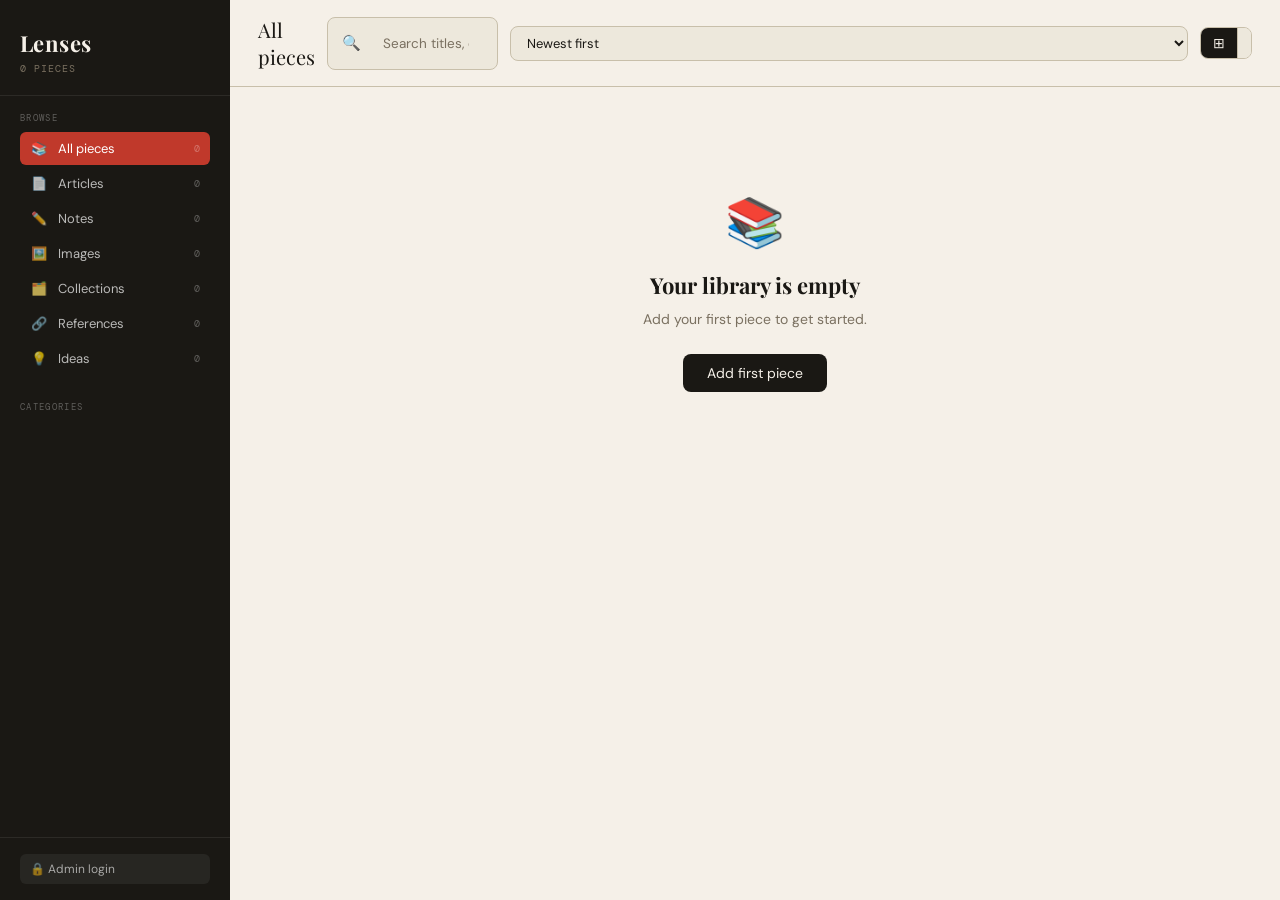
==== commit c84c3631: "Enabling Password-protected editing with SHA-256 hash" ====
--- a/index.html
+++ b/index.html
@@ -5,275 +5,13 @@
 <meta name="viewport" content="width=device-width, initial-scale=1.0">
 <title>Lenses</title>
 <link href="https://fonts.googleapis.com/css2?family=Playfair+Display:ital,wght@0,400;0,700;1,400&family=DM+Mono:wght@300;400;500&family=DM+Sans:wght@300;400;500&display=swap" rel="stylesheet">
+<link rel="stylesheet" href="style.css">
 <style>
 :root {
   --ink:#1a1814; --paper:#f5f0e8; --paper-dark:#ede8dc; --paper-darker:#e0d9cc;
   --accent:#c0392b; --accent-soft:#e8d5d2; --gold:#a07840; --muted:#7a7060;
   --border:#c8bfaa; --card-bg:#faf7f2; --shadow:rgba(26,24,20,0.12); --tag-bg:#e8e0d0;
 }
-*{box-sizing:border-box;margin:0;padding:0;}
-body{font-family:'DM Sans',sans-serif;background:var(--paper);color:var(--ink);min-height:100vh;font-size:15px;}
-#app{display:flex;height:100vh;overflow:hidden;}
-/* SIDEBAR */
-#sidebar{width:230px;min-width:230px;background:var(--ink);color:var(--paper);display:flex;flex-direction:column;overflow-y:auto;z-index:10;}
-#sidebar-header{padding:28px 20px 20px;border-bottom:1px solid rgba(255,255,255,0.08);}
-#sidebar-header h1{font-family:'Playfair Display',serif;font-size:22px;letter-spacing:0.02em;color:var(--paper);}
-#sidebar-header p{font-family:'DM Mono',monospace;font-size:10px;color:var(--muted);margin-top:4px;text-transform:uppercase;letter-spacing:0.1em;}
-.sidebar-section{padding:16px 20px 8px;}
-.sidebar-section-label{font-family:'DM Mono',monospace;font-size:9px;text-transform:uppercase;letter-spacing:0.15em;color:rgba(255,255,255,0.3);margin-bottom:8px;}
-.sidebar-nav-item{display:flex;align-items:center;gap:10px;padding:8px 10px;border-radius:6px;cursor:pointer;font-size:13px;color:rgba(255,255,255,0.7);transition:all 0.15s;margin-bottom:2px;}
-.sidebar-nav-item:hover{background:rgba(255,255,255,0.07);color:var(--paper);}
-.sidebar-nav-item.active{background:var(--accent);color:white;}
-.sidebar-nav-item .nav-icon{font-size:13px;width:18px;text-align:center;flex-shrink:0;}
-.sidebar-nav-item .nav-count{margin-left:auto;font-family:'DM Mono',monospace;font-size:10px;color:rgba(255,255,255,0.3);}
-#sidebar-categories{padding:0 20px 4px;display:flex;flex-direction:column;gap:2px;}
-.cat-item{display:flex;align-items:center;gap:8px;padding:6px 10px;border-radius:6px;cursor:pointer;font-size:12.5px;color:rgba(255,255,255,0.6);transition:all 0.15s;}
-.cat-item:hover{background:rgba(255,255,255,0.07);color:var(--paper);}
-.cat-item.active{background:rgba(255,255,255,0.12);color:white;}
-.cat-dot{width:8px;height:8px;border-radius:50%;flex-shrink:0;}
-#add-category-btn{margin:4px 20px 8px;padding:6px 10px;background:transparent;border:1px dashed rgba(255,255,255,0.2);border-radius:6px;color:rgba(255,255,255,0.35);font-size:12px;cursor:pointer;font-family:'DM Sans',sans-serif;transition:all 0.15s;text-align:left;width:calc(100% - 40px);}
-#add-category-btn:hover{border-color:rgba(255,255,255,0.4);color:rgba(255,255,255,0.6);}
-#sidebar-footer{margin-top:auto;padding:16px 20px;border-top:1px solid rgba(255,255,255,0.08);display:flex;flex-direction:column;gap:8px;}
-.sidebar-new-btn{width:100%;padding:10px 14px;background:var(--accent);border:none;border-radius:8px;color:white;font-family:'DM Sans',sans-serif;font-size:13.5px;font-weight:500;cursor:pointer;transition:background 0.15s;text-align:center;margin-bottom:4px;}
-.sidebar-new-btn:hover{background:#a93226;}
-.sidebar-footer-btn{padding:7px 10px;background:rgba(255,255,255,0.06);border:none;border-radius:6px;color:rgba(255,255,255,0.6);font-size:12px;cursor:pointer;font-family:'DM Sans',sans-serif;transition:all 0.15s;text-align:left;display:flex;align-items:center;gap:8px;}
-.sidebar-footer-btn:hover{background:rgba(255,255,255,0.12);color:white;}
-/* MAIN */
-#main{flex:1;display:flex;flex-direction:column;overflow:hidden;}
-#topbar{display:flex;align-items:center;gap:12px;padding:16px 28px;background:var(--paper);border-bottom:1px solid var(--border);flex-shrink:0;}
-#topbar h2{font-family:'Playfair Display',serif;font-size:20px;font-weight:400;flex:1;}
-#search-box{display:flex;align-items:center;gap:8px;background:var(--paper-dark);border:1px solid var(--border);border-radius:8px;padding:7px 14px;width:240px;}
-#search-box input{border:none;background:transparent;font-family:'DM Sans',sans-serif;font-size:13.5px;color:var(--ink);outline:none;width:100%;}
-#search-box input::placeholder{color:var(--muted);}
-.sort-select{border:1px solid var(--border);background:var(--paper-dark);border-radius:8px;padding:7px 12px;font-family:'DM Sans',sans-serif;font-size:13px;color:var(--ink);outline:none;cursor:pointer;}
-.view-toggle{display:flex;border:1px solid var(--border);border-radius:8px;overflow:hidden;}
-.view-btn{padding:7px 12px;background:var(--paper-dark);border:none;cursor:pointer;font-size:14px;color:var(--muted);transition:all 0.15s;border-right:1px solid var(--border);}
-.view-btn:last-child{border-right:none;}
-.view-btn.active{background:var(--ink);color:var(--paper);}
-#new-piece-btn{padding:8px 18px;background:var(--accent);border:none;border-radius:8px;color:white;font-family:'DM Sans',sans-serif;font-size:13.5px;font-weight:500;cursor:pointer;transition:all 0.15s;white-space:nowrap;}
-#new-piece-btn:hover{background:#a93226;}
-#content-area{flex:1;overflow-y:auto;padding:24px 28px;}
-/* CARDS */
-#pieces-grid{display:grid;grid-template-columns:repeat(auto-fill,minmax(240px,1fr));gap:16px;}
-#pieces-grid.list-view{grid-template-columns:1fr;gap:8px;}
-.piece-card{background:var(--card-bg);border:1px solid var(--border);border-radius:10px;padding:18px 18px 18px 22px;cursor:pointer;transition:all 0.2s;position:relative;overflow:hidden;}
-.piece-card:hover{border-color:var(--gold);box-shadow:0 4px 16px var(--shadow);transform:translateY(-1px);}
-.piece-card::before{content:'';position:absolute;top:0;left:0;right:0;height:3px;background:var(--accent);opacity:0;transition:opacity 0.2s;}
-.piece-card:hover::before{opacity:1;}
-.cat-strip{position:absolute;left:0;top:0;bottom:0;width:4px;border-radius:10px 0 0 10px;}
-.card-type-badge{font-family:'DM Mono',monospace;font-size:9px;text-transform:uppercase;letter-spacing:0.12em;color:var(--muted);margin-bottom:8px;display:flex;align-items:center;gap:6px;}
-.card-title{font-family:'Playfair Display',serif;font-size:15px;font-weight:700;line-height:1.3;margin-bottom:8px;color:var(--ink);}
-.card-excerpt{font-size:12.5px;color:var(--muted);line-height:1.5;display:-webkit-box;-webkit-line-clamp:3;-webkit-box-orient:vertical;overflow:hidden;}
-.card-meta{margin-top:12px;display:flex;align-items:center;gap:6px;flex-wrap:wrap;}
-.tag-pill{font-size:10px;padding:2px 8px;background:var(--tag-bg);border-radius:20px;color:var(--muted);font-family:'DM Mono',monospace;}
-.tag-pill.clickable{cursor:pointer;transition:background 0.15s;}
-.tag-pill.clickable:hover{background:var(--border);color:var(--ink);}
-.card-date{margin-left:auto;font-family:'DM Mono',monospace;font-size:10px;color:var(--border);}
-.list-view .piece-card{padding:14px 18px 14px 22px;display:flex;align-items:center;gap:16px;}
-.list-view .card-left{flex-shrink:0;width:40px;text-align:center;font-size:20px;}
-.list-view .card-main{flex:1;min-width:0;}
-.list-view .card-title{font-size:14px;margin-bottom:3px;white-space:nowrap;overflow:hidden;text-overflow:ellipsis;}
-.list-view .card-excerpt{-webkit-line-clamp:1;font-size:12px;}
-.list-view .card-meta{margin-top:4px;}
-.card-collection-strip{display:flex;gap:4px;margin-bottom:10px;overflow:hidden;border-radius:6px;height:60px;}
-.card-collection-thumb{flex:1;background:var(--paper-darker);border-radius:4px;overflow:hidden;min-width:0;}
-.card-collection-thumb img{width:100%;height:100%;object-fit:cover;display:block;}
-.card-collection-more{flex-shrink:0;width:40px;background:var(--paper-darker);border-radius:4px;display:flex;align-items:center;justify-content:center;font-family:'DM Mono',monospace;font-size:10px;color:var(--muted);}
-#empty-state{text-align:center;padding:80px 20px;color:var(--muted);grid-column:1/-1;}
-#empty-state .empty-icon{font-size:48px;margin-bottom:16px;}
-#empty-state h3{font-family:'Playfair Display',serif;font-size:22px;color:var(--ink);margin-bottom:8px;}
-#empty-state p{font-size:14px;line-height:1.6;max-width:320px;margin:0 auto 24px;}
-#empty-state button{padding:10px 24px;background:var(--ink);color:var(--paper);border:none;border-radius:8px;font-family:'DM Sans',sans-serif;font-size:14px;cursor:pointer;}
-/* MODALS */
-.modal-overlay{position:fixed;inset:0;background:rgba(26,24,20,0.6);z-index:100;display:flex;align-items:flex-start;justify-content:center;padding:40px 20px;overflow-y:auto;backdrop-filter:blur(2px);}
-.modal{background:var(--paper);border-radius:14px;width:100%;max-width:760px;box-shadow:0 20px 60px rgba(26,24,20,0.3);position:relative;animation:modalIn 0.2s ease;}
-@keyframes modalIn{from{opacity:0;transform:translateY(-10px);}to{opacity:1;transform:translateY(0);}}
-.modal-header{padding:24px 28px 20px;border-bottom:1px solid var(--border);display:flex;align-items:center;gap:12px;}
-.modal-header h3{font-family:'Playfair Display',serif;font-size:20px;font-weight:700;flex:1;}
-.modal-close{width:32px;height:32px;display:flex;align-items:center;justify-content:center;border:none;background:var(--paper-dark);border-radius:8px;cursor:pointer;font-size:16px;color:var(--muted);transition:all 0.15s;}
-.modal-close:hover{background:var(--ink);color:white;}
-.modal-body{padding:24px 28px;}
-.modal-footer{padding:16px 28px;border-top:1px solid var(--border);display:flex;align-items:center;gap:10px;justify-content:flex-end;}
-/* FORMS */
-.form-row{margin-bottom:18px;}
-.form-row-2{display:grid;grid-template-columns:1fr 1fr;gap:14px;margin-bottom:18px;}
-label{display:block;font-size:11px;font-family:'DM Mono',monospace;text-transform:uppercase;letter-spacing:0.1em;color:var(--muted);margin-bottom:6px;}
-input[type="text"],textarea,select{width:100%;padding:10px 14px;border:1px solid var(--border);border-radius:8px;background:var(--card-bg);font-family:'DM Sans',sans-serif;font-size:14px;color:var(--ink);outline:none;transition:border-color 0.15s;}
-input[type="text"]:focus,textarea:focus,select:focus{border-color:var(--gold);}
-textarea{resize:vertical;min-height:180px;line-height:1.6;font-family:'DM Mono',monospace;font-size:13px;}
-.btn{padding:9px 20px;border:none;border-radius:8px;font-family:'DM Sans',sans-serif;font-size:13.5px;font-weight:500;cursor:pointer;transition:all 0.15s;}
-.btn-primary{background:var(--ink);color:var(--paper);}
-.btn-primary:hover{background:#2d2a24;}
-.btn-danger{background:var(--accent);color:white;}
-.btn-danger:hover{background:#a93226;}
-.btn-ghost{background:transparent;color:var(--muted);border:1px solid var(--border);}
-.btn-ghost:hover{border-color:var(--ink);color:var(--ink);}
-.btn-sm{padding:5px 12px;font-size:12px;}
-/* TYPE SELECTOR */
-.type-selector{display:grid;grid-template-columns:repeat(6,1fr);gap:8px;margin-bottom:18px;}
-.type-option{padding:10px 6px;border:1px solid var(--border);border-radius:8px;text-align:center;cursor:pointer;transition:all 0.15s;background:var(--card-bg);}
-.type-option:hover{border-color:var(--gold);}
-.type-option.selected{border-color:var(--accent);background:var(--accent-soft);}
-.type-option .type-icon{font-size:18px;margin-bottom:4px;}
-.type-option .type-label{font-size:9px;font-family:'DM Mono',monospace;color:var(--muted);text-transform:uppercase;letter-spacing:0.08em;}
-/* MULTI-CATEGORY */
-.cat-multi-list{display:flex;flex-direction:column;gap:4px;max-height:160px;overflow-y:auto;border:1px solid var(--border);border-radius:8px;padding:8px;background:var(--card-bg);}
-.cat-multi-item{display:flex;align-items:center;gap:8px;padding:5px 8px;border-radius:6px;cursor:pointer;font-size:13px;transition:background 0.1s;}
-.cat-multi-item:hover{background:var(--paper-dark);}
-.cat-multi-item input[type="checkbox"]{width:15px;height:15px;accent-color:var(--accent);cursor:pointer;flex-shrink:0;}
-.cat-multi-add{padding:6px 8px;font-size:12px;color:var(--gold);cursor:pointer;background:none;border:none;font-family:'DM Sans',sans-serif;text-align:left;margin-top:2px;}
-.cat-multi-add:hover{text-decoration:underline;}
-/* TAGS INPUT */
-.tags-input-container{min-height:42px;padding:6px 10px;border:1px solid var(--border);border-radius:8px;background:var(--card-bg);display:flex;flex-wrap:wrap;gap:6px;align-items:center;cursor:text;transition:border-color 0.15s;}
-.tags-input-container:focus-within{border-color:var(--gold);}
-.tag-item{display:flex;align-items:center;gap:4px;background:var(--tag-bg);border-radius:20px;padding:2px 8px 2px 10px;font-size:12px;font-family:'DM Mono',monospace;color:var(--ink);}
-.tag-remove{width:14px;height:14px;display:flex;align-items:center;justify-content:center;background:var(--muted);border-radius:50%;color:white;font-size:9px;cursor:pointer;border:none;flex-shrink:0;line-height:1;}
-.tag-remove:hover{background:var(--accent);}
-.tags-input{border:none;background:transparent;outline:none;font-family:'DM Sans',sans-serif;font-size:13px;color:var(--ink);min-width:100px;flex:1;padding:2px 4px;}
-/* RELATIONS */
-.relations-list{display:flex;flex-direction:column;gap:8px;margin-top:8px;}
-.relation-item{display:flex;align-items:center;gap:10px;padding:8px 12px;background:var(--paper-dark);border-radius:8px;font-size:13px;}
-.relation-label{font-family:'DM Mono',monospace;font-size:10px;color:var(--muted);background:var(--border);padding:2px 6px;border-radius:4px;white-space:nowrap;}
-.relation-title{flex:1;font-size:13px;}
-.relation-remove{border:none;background:transparent;color:var(--muted);cursor:pointer;font-size:16px;line-height:1;transition:color 0.15s;}
-.relation-remove:hover{color:var(--accent);}
-/* COMMENTS */
-.comment-item{padding:12px 14px;background:var(--paper-dark);border-left:3px solid var(--gold);border-radius:0 8px 8px 0;margin-bottom:10px;position:relative;}
-.comment-meta{font-family:'DM Mono',monospace;font-size:9px;color:var(--muted);margin-bottom:6px;text-transform:uppercase;letter-spacing:0.08em;}
-.comment-text{font-size:13.5px;line-height:1.6;}
-.comment-delete{position:absolute;top:8px;right:10px;border:none;background:transparent;color:var(--border);cursor:pointer;font-size:14px;transition:color 0.15s;}
-.comment-delete:hover{color:var(--accent);}
-.add-comment-row{display:flex;gap:8px;margin-top:10px;}
-.add-comment-row input{flex:1;}
-/* MARKDOWN TOOLBAR */
-.md-toolbar{display:flex;gap:4px;margin-bottom:6px;flex-wrap:wrap;}
-.md-tool-btn{padding:4px 10px;background:var(--paper-dark);border:1px solid var(--border);border-radius:6px;font-family:'DM Mono',monospace;font-size:11px;color:var(--muted);cursor:pointer;transition:all 0.12s;line-height:1.4;}
-.md-tool-btn:hover{background:var(--ink);color:white;border-color:var(--ink);}
-.md-preview-toggle{display:flex;gap:0;border:1px solid var(--border);border-radius:8px;overflow:hidden;margin-bottom:8px;width:fit-content;}
-.md-preview-btn{padding:5px 14px;background:var(--paper-dark);border:none;font-family:'DM Sans',sans-serif;font-size:12px;color:var(--muted);cursor:pointer;transition:all 0.12s;border-right:1px solid var(--border);}
-.md-preview-btn:last-child{border-right:none;}
-.md-preview-btn.active{background:var(--ink);color:white;}
-.md-preview-pane{min-height:180px;padding:14px;border:1px solid var(--border);border-radius:8px;background:var(--card-bg);font-size:14px;line-height:1.7;}
-/* MARKDOWN RENDERED */
-.md-rendered h1{font-family:'Playfair Display',serif;font-size:26px;margin:16px 0 10px;}
-.md-rendered h2{font-family:'Playfair Display',serif;font-size:20px;margin:14px 0 8px;}
-.md-rendered h3{font-size:16px;font-weight:600;margin:12px 0 6px;}
-.md-rendered p{margin-bottom:12px;}
-.md-rendered ul,.md-rendered ol{margin:8px 0 12px 22px;}
-.md-rendered li{margin-bottom:4px;line-height:1.6;}
-.md-rendered strong{font-weight:600;}
-.md-rendered em{font-style:italic;}
-.md-rendered code{font-family:'DM Mono',monospace;font-size:12px;background:var(--paper-darker);padding:1px 5px;border-radius:4px;}
-.md-rendered pre{background:var(--ink);color:var(--paper);padding:14px 16px;border-radius:8px;overflow-x:auto;margin:12px 0;}
-.md-rendered pre code{background:none;color:inherit;font-size:13px;padding:0;}
-.md-rendered blockquote{border-left:3px solid var(--gold);margin:12px 0;padding:6px 14px;color:var(--muted);font-style:italic;}
-.md-rendered a{color:var(--gold);text-decoration:underline;}
-.md-rendered hr{border:none;border-top:1px solid var(--border);margin:16px 0;}
-.md-rendered table{width:100%;border-collapse:collapse;margin:12px 0;font-size:14px;}
-.md-rendered th{background:var(--paper-dark);font-weight:600;text-align:left;padding:8px 12px;border:1px solid var(--border);font-size:12px;font-family:'DM Mono',monospace;text-transform:uppercase;letter-spacing:0.05em;}
-.md-rendered td{padding:8px 12px;border:1px solid var(--border);vertical-align:top;line-height:1.5;}
-.md-rendered tr:nth-child(even) td{background:var(--paper-dark);}
-/* IMAGE UPLOAD */
-#image-drop-zone{border:2px dashed var(--border);border-radius:10px;padding:28px 20px;text-align:center;cursor:pointer;transition:all 0.2s;background:var(--card-bg);}
-#image-drop-zone:hover,#image-drop-zone.drag-over{border-color:var(--gold);background:var(--paper-dark);}
-#image-preview-container{display:none;margin-top:10px;position:relative;}
-#image-preview-img{max-width:100%;max-height:220px;border-radius:8px;border:1px solid var(--border);display:block;}
-.image-preview{max-width:100%;border-radius:8px;margin:16px 0;border:1px solid var(--border);cursor:zoom-in;transition:opacity 0.15s;display:block;}
-.image-preview:hover{opacity:0.92;}
-/* COLLECTION EDITOR */
-.collection-images-list{display:flex;flex-direction:column;gap:8px;margin-top:10px;}
-.collection-image-row{display:flex;align-items:center;gap:10px;padding:8px 12px;background:var(--paper-dark);border-radius:8px;border:1px solid var(--border);}
-.collection-image-thumb{width:48px;height:48px;object-fit:cover;border-radius:6px;flex-shrink:0;}
-.collection-image-thumb-placeholder{width:48px;height:48px;background:var(--paper-darker);border-radius:6px;flex-shrink:0;display:flex;align-items:center;justify-content:center;font-size:18px;}
-.collection-image-info{flex:1;min-width:0;}
-.collection-image-caption{font-size:12px;border:1px solid transparent;border-radius:6px;background:transparent;width:100%;padding:3px 6px;font-family:'DM Sans',sans-serif;color:var(--ink);transition:border-color 0.15s;}
-.collection-image-caption:focus{border-color:var(--gold);outline:none;background:var(--card-bg);}
-.collection-image-caption::placeholder{color:var(--muted);}
-.collection-image-tags-row{display:flex;flex-wrap:wrap;gap:4px;margin-top:4px;}
-.img-tag-pill{font-size:10px;padding:1px 7px;background:var(--tag-bg);border-radius:20px;color:var(--muted);font-family:'DM Mono',monospace;display:flex;align-items:center;gap:3px;}
-.img-tag-pill button{background:none;border:none;color:var(--muted);cursor:pointer;font-size:9px;padding:0;line-height:1;}
-.img-tag-input{font-size:11px;border:none;background:transparent;outline:none;color:var(--ink);min-width:60px;font-family:'DM Mono',monospace;}
-.collection-image-remove{background:none;border:none;color:var(--muted);cursor:pointer;font-size:18px;padding:0 4px;transition:color 0.15s;flex-shrink:0;}
-.collection-image-remove:hover{color:var(--accent);}
-/* DETAIL VIEW */
-#detail-view{position:fixed;inset:0;background:var(--paper);z-index:50;display:flex;flex-direction:column;overflow:hidden;}
-#detail-topbar{display:flex;align-items:center;gap:14px;padding:14px 32px;border-bottom:1px solid var(--border);flex-shrink:0;}
-.detail-back-btn{display:flex;align-items:center;gap:6px;padding:7px 14px;background:var(--paper-dark);border:1px solid var(--border);border-radius:8px;font-size:13px;color:var(--muted);cursor:pointer;font-family:'DM Sans',sans-serif;transition:all 0.15s;}
-.detail-back-btn:hover{background:var(--ink);color:white;border-color:var(--ink);}
-#detail-actions{margin-left:auto;display:flex;gap:8px;}
-#detail-content{flex:1;overflow-y:auto;padding:40px 60px;max-width:860px;margin:0 auto;width:100%;}
-/* DETAIL QUICKLINKS */
-.detail-quicklinks{display:flex;align-items:center;gap:6px;margin-bottom:24px;flex-wrap:wrap;}
-.detail-ql{font-size:12px;font-family:'DM Mono',monospace;color:var(--muted);padding:4px 10px;border:1px solid var(--border);border-radius:20px;cursor:pointer;text-decoration:none;transition:all 0.15s;background:var(--card-bg);}
-.detail-ql:hover{border-color:var(--gold);color:var(--gold);}
-/* DETAIL META CHIPS */
-.detail-type-chip{display:inline-flex;align-items:center;gap:6px;font-family:'DM Mono',monospace;font-size:11px;text-transform:uppercase;letter-spacing:0.12em;color:var(--muted);padding:4px 10px;border:1px solid var(--border);border-radius:20px;cursor:pointer;background:var(--card-bg);transition:all 0.15s;}
-.detail-type-chip:hover{border-color:var(--gold);color:var(--gold);}
-.detail-cat-chip{display:inline-flex;align-items:center;gap:5px;font-size:12px;padding:4px 10px;border-radius:20px;cursor:pointer;transition:all 0.15s;border:1px solid transparent;}
-.detail-cat-chip:hover{border-color:var(--border);}
-.detail-tag-chip{font-size:11px;padding:3px 10px;background:var(--tag-bg);border-radius:20px;color:var(--muted);font-family:'DM Mono',monospace;cursor:pointer;transition:background 0.15s;}
-.detail-tag-chip:hover{background:var(--border);color:var(--ink);}
-#detail-content h1{font-family:'Playfair Display',serif;font-size:32px;font-weight:700;line-height:1.25;margin-bottom:16px;}
-.detail-meta-row{display:flex;align-items:center;gap:8px;margin-bottom:20px;flex-wrap:wrap;}
-.detail-divider{height:1px;background:var(--border);margin:28px 0;}
-.detail-body{font-size:16px;line-height:1.8;color:var(--ink);}
-.detail-section-title{font-family:'DM Mono',monospace;font-size:10px;text-transform:uppercase;letter-spacing:0.15em;color:var(--muted);margin-bottom:12px;}
-.detail-relations{display:flex;flex-direction:column;gap:8px;}
-.detail-relation-card{padding:12px 16px;background:var(--paper-dark);border:1px solid var(--border);border-radius:8px;cursor:pointer;transition:all 0.15s;display:flex;align-items:center;gap:12px;}
-.detail-relation-card:hover{border-color:var(--gold);}
-.detail-relation-icon{font-size:18px;}
-.detail-relation-info{flex:1;}
-.detail-relation-rel{font-size:10px;font-family:'DM Mono',monospace;color:var(--muted);}
-.detail-relation-title{font-size:14px;font-weight:500;}
-.back-relation-badge{font-size:10px;font-family:'DM Mono',monospace;color:var(--muted);font-style:italic;}
-.source-link{display:inline-flex;align-items:center;gap:6px;color:var(--gold);font-size:13px;text-decoration:none;border-bottom:1px solid transparent;transition:border-color 0.15s;}
-.source-link:hover{border-color:var(--gold);}
-/* COLLECTION GALLERY */
-.collection-gallery{display:grid;grid-template-columns:repeat(auto-fill,minmax(200px,1fr));gap:12px;margin:16px 0;}
-.collection-gallery-item{border-radius:8px;overflow:hidden;border:1px solid var(--border);cursor:zoom-in;position:relative;background:var(--paper-darker);}
-.collection-gallery-item img{width:100%;height:160px;object-fit:cover;display:block;transition:opacity 0.15s;}
-.collection-gallery-item:hover img{opacity:0.9;}
-.collection-gallery-caption{padding:6px 10px;font-size:11.5px;color:var(--muted);line-height:1.4;}
-.collection-gallery-tags{display:flex;flex-wrap:wrap;gap:3px;padding:0 10px 8px;}
-/* BACK TO TOP */
-.back-to-top{display:inline-flex;align-items:center;gap:6px;margin-top:40px;font-size:12px;font-family:'DM Mono',monospace;color:var(--muted);cursor:pointer;text-transform:uppercase;letter-spacing:0.1em;border:1px solid var(--border);padding:6px 14px;border-radius:20px;background:var(--card-bg);transition:all 0.15s;text-decoration:none;}
-.back-to-top:hover{border-color:var(--gold);color:var(--gold);}
-/* SUB-OVERVIEW */
-#overview-view{position:fixed;inset:0;background:var(--paper);z-index:50;display:flex;flex-direction:column;overflow:hidden;}
-#overview-topbar{display:flex;align-items:center;gap:14px;padding:14px 32px;border-bottom:1px solid var(--border);flex-shrink:0;}
-#overview-content{flex:1;overflow-y:auto;padding:40px 60px;max-width:1000px;margin:0 auto;width:100%;}
-.overview-intro-text{font-size:15px;line-height:1.8;color:var(--ink);margin-top:12px;}
-.overview-piece-order{display:flex;flex-direction:column;gap:8px;}
-.overview-piece-item{display:flex;align-items:center;gap:12px;padding:12px 16px;background:var(--card-bg);border:1px solid var(--border);border-radius:10px;transition:all 0.15s;}
-.overview-piece-item:hover{border-color:var(--gold);}
-.overview-piece-item.drag-over{border-color:var(--accent);background:var(--accent-soft);}
-.overview-piece-item.dragging{opacity:0.4;}
-.overview-piece-drag{cursor:grab;color:var(--border);font-size:16px;flex-shrink:0;user-select:none;}
-.overview-piece-drag:hover{color:var(--muted);}
-.overview-piece-icon{font-size:20px;flex-shrink:0;}
-.overview-piece-info{flex:1;min-width:0;cursor:pointer;}
-.overview-piece-title{font-family:'Playfair Display',serif;font-size:15px;font-weight:700;}
-.overview-piece-meta{font-size:12px;color:var(--muted);margin-top:2px;}
-.overview-move-btns{display:flex;gap:4px;flex-shrink:0;}
-.overview-move-btn{width:26px;height:26px;background:var(--paper-dark);border:1px solid var(--border);border-radius:6px;cursor:pointer;display:flex;align-items:center;justify-content:center;font-size:12px;transition:all 0.12s;}
-.overview-move-btn:hover{background:var(--ink);color:white;border-color:var(--ink);}
-.overview-move-btn:disabled{opacity:0.3;cursor:default;}
-.overview-move-btn:disabled:hover{background:var(--paper-dark);color:inherit;border-color:var(--border);}
-/* LIGHTBOX */
-#lightbox{position:fixed;inset:0;background:rgba(10,9,8,0.94);z-index:300;display:flex;align-items:center;justify-content:center;cursor:zoom-out;animation:fadeIn 0.18s ease;}
-@keyframes fadeIn{from{opacity:0;}to{opacity:1;}}
-#lightbox img{max-width:92vw;max-height:90vh;border-radius:6px;object-fit:contain;box-shadow:0 24px 80px rgba(0,0,0,0.6);pointer-events:none;}
-#lightbox-close{position:fixed;top:20px;right:24px;width:36px;height:36px;background:rgba(255,255,255,0.12);border:none;border-radius:50%;color:white;font-size:18px;cursor:pointer;display:flex;align-items:center;justify-content:center;transition:background 0.15s;z-index:301;}
-#lightbox-close:hover{background:rgba(255,255,255,0.22);}
-#lightbox-caption{position:fixed;bottom:24px;left:50%;transform:translateX(-50%);color:rgba(255,255,255,0.8);font-size:13px;font-family:'DM Sans',sans-serif;background:rgba(0,0,0,0.5);padding:6px 16px;border-radius:20px;pointer-events:none;}
-/* CATEGORY MODAL */
-.cat-color-picker{display:flex;gap:8px;flex-wrap:wrap;}
-.color-dot{width:28px;height:28px;border-radius:50%;cursor:pointer;border:2px solid transparent;transition:border-color 0.15s;flex-shrink:0;}
-.color-dot.selected{border-color:var(--ink);}
-/* SCROLLBAR */
-::-webkit-scrollbar{width:6px;}
-::-webkit-scrollbar-track{background:transparent;}
-::-webkit-scrollbar-thumb{background:var(--border);border-radius:3px;}
 </style>
 </head>
 <body>
@@ -296,12 +34,14 @@
     </div>
     <div class="sidebar-section"><div class="sidebar-section-label">Categories</div></div>
     <div id="sidebar-categories"></div>
-    <button id="add-category-btn" onclick="openCategoryModal()">+ New category</button>
+    <button id="add-category-btn" onclick="openCategoryModal()" style="display:none">+ New category</button>
     <div id="sidebar-footer">
-      <button class="sidebar-new-btn" onclick="openEditorModal()">+ New piece</button>
-      <button class="sidebar-footer-btn" onclick="exportData()">⬇ Export JSON</button>
-      <button class="sidebar-footer-btn" onclick="importData()">⬆ Import JSON</button>
+      <button class="sidebar-new-btn" id="btn-new-piece" onclick="openEditorModal()" style="display:none">+ New piece</button>
+      <button class="sidebar-footer-btn" id="btn-export" onclick="exportData()" style="display:none">⬇ Export JSON</button>
+      <button class="sidebar-footer-btn" id="btn-import" onclick="importData()" style="display:none">⬆ Import JSON</button>
       <input type="file" id="import-file" accept=".json" style="display:none" onchange="handleImport(event)">
+      <button class="sidebar-footer-btn" id="btn-admin-login" onclick="openLoginModal()">🔒 Admin login</button>
+      <button class="sidebar-footer-btn" id="btn-admin-logout" onclick="adminLogout()" style="display:none">🔓 Log out</button>
     </div>
   </div>
 
@@ -321,7 +61,7 @@
         <button class="view-btn active" id="btn-grid" onclick="setView('grid')">⊞</button>
         <button class="view-btn" id="btn-list" onclick="setView('list')">☰</button>
       </div>
-      <button id="new-piece-btn" onclick="openEditorModal()">+ New piece</button>
+      <button id="new-piece-btn" onclick="openEditorModal()" style="display:none">+ New piece</button>
     </div>
     <div id="content-area"><div id="pieces-grid"></div></div>
   </div>
@@ -340,8 +80,8 @@
     <button class="detail-back-btn" onclick="closeDetail()">← Back</button>
     <span id="detail-breadcrumb" style="font-size:13px;color:var(--muted)"></span>
     <div id="detail-actions">
-      <button class="btn btn-ghost" onclick="editCurrentPiece()">✏️ Edit</button>
-      <button class="btn btn-danger" onclick="deleteCurrentPiece()">🗑 Delete</button>
+      <button class="btn btn-ghost" id="btn-detail-edit" onclick="editCurrentPiece()" style="display:none">✏️ Edit</button>
+      <button class="btn btn-danger" id="btn-detail-delete" onclick="deleteCurrentPiece()" style="display:none">🗑 Delete</button>
     </div>
   </div>
   <div id="detail-content"></div>
@@ -542,6 +282,29 @@
     </div>
   </div>
 </div>
+<!-- LOGIN MODAL -->
+<div id="login-modal" class="modal-overlay" style="display:none" onclick="modalOverlayClick(event,'login-modal')">
+  <div class="modal" style="max-width:380px;margin-top:20vh" onclick="event.stopPropagation()">
+    <div class="modal-header">
+      <h3>Admin login</h3>
+      <button class="modal-close" onclick="closeLoginModal()">✕</button>
+    </div>
+    <div class="modal-body">
+      <div class="form-row">
+        <label>Password</label>
+        <input type="password" id="login-password-input" placeholder="Enter admin password…" onkeydown="if(event.key==='Enter')submitLogin()">
+      </div>
+      <div id="login-error" style="display:none;color:var(--accent);font-size:13px;margin-top:-8px;font-family:'DM Mono',monospace">
+        Incorrect password. Try again.
+      </div>
+    </div>
+    <div class="modal-footer">
+      <button class="btn btn-ghost" onclick="closeLoginModal()">Cancel</button>
+      <button class="btn btn-primary" onclick="submitLogin()">Log in</button>
+    </div>
+  </div>
+</div>
+
 <script>
 // ════════════════════════════════════════
 //  DATA STORE
@@ -1589,22 +1352,133 @@
 // ════════════════════════════════════════
 function modalOverlayClick(e, id) {
   if (e.target.id !== id) return;
-  if (id === 'editor-modal')       closeEditorModal();
-  if (id === 'cat-modal')          closeCategoryModal();
+  if (id === 'editor-modal')        closeEditorModal();
+  if (id === 'cat-modal')           closeCategoryModal();
   if (id === 'overview-edit-modal') closeOverviewEditModal();
+  if (id === 'login-modal')         closeLoginModal();
 }
 
 document.addEventListener('keydown', e => {
   if (e.key === 'Escape') {
-    if (document.getElementById('lightbox').style.display !== 'none')            { closeLightbox(); return; }
-    if (document.getElementById('overview-edit-modal').style.display !== 'none') { closeOverviewEditModal(); return; }
-    if (document.getElementById('editor-modal').style.display !== 'none')        { closeEditorModal(); return; }
-    if (document.getElementById('cat-modal').style.display !== 'none')           { closeCategoryModal(); return; }
-    if (document.getElementById('overview-view').style.display !== 'none')       { closeOverview(); return; }
-    if (document.getElementById('detail-view').style.display !== 'none')         { closeDetail(); return; }
-  }
-  if ((e.metaKey || e.ctrlKey) && e.key === 'n') { e.preventDefault(); openEditorModal(); }
+    if (document.getElementById('login-modal').style.display !== 'none')          { closeLoginModal(); return; }
+    if (document.getElementById('lightbox').style.display !== 'none')             { closeLightbox(); return; }
+    if (document.getElementById('overview-edit-modal').style.display !== 'none')  { closeOverviewEditModal(); return; }
+    if (document.getElementById('editor-modal').style.display !== 'none')         { closeEditorModal(); return; }
+    if (document.getElementById('cat-modal').style.display !== 'none')            { closeCategoryModal(); return; }
+    if (document.getElementById('overview-view').style.display !== 'none')        { closeOverview(); return; }
+    if (document.getElementById('detail-view').style.display !== 'none')          { closeDetail(); return; }
+  }
+  if ((e.metaKey || e.ctrlKey) && e.key === 'n') {
+    if (adminUnlocked) { e.preventDefault(); openEditorModal(); }
+  }
 });
+
+// ════════════════════════════════════════
+//  AUTHENTICATION
+//
+//  HOW IT WORKS
+//  ─────────────────────────────────────────────────────────────
+//  The password is never stored as plain text anywhere in this
+//  file. Instead, it is stored as a SHA-256 hash — a one-way
+//  mathematical fingerprint of the password. When someone types
+//  a password, we hash what they typed and compare the two hashes.
+//  If they match, access is granted. The original password cannot
+//  be reconstructed from the hash.
+//
+//  SHA-256 of the default password "lenses2024" is stored below.
+//  To change your password: run hashPassword('yournewpassword')
+//  in the browser console, copy the result, and replace the
+//  ADMIN_HASH value below with it.
+//
+//  Session state (logged in / not) is held only in memory
+//  (the variable below). It is never written to localStorage or
+//  cookies. This means every time the page is loaded fresh,
+//  you start as a visitor. You must log in again each session.
+//  ─────────────────────────────────────────────────────────────
+
+// ── Change this hash to set your password ──────────────────────
+// Default password is:  lenses2024
+// To change it, open browser console on your live site and run:
+//   hashPassword('yournewpassword').then(h => console.log(h))
+// Then paste the result here replacing the string below.
+const ADMIN_HASH = '7b1c4e276372fd3e3cb4ab94363793579aabf90d7626538a9683fa6774cec1a2';
+// ───────────────────────────────────────────────────────────────
+
+let adminUnlocked = false;
+
+// Hashes a plain-text string using the browser's built-in
+// SubtleCrypto API — no external libraries needed.
+async function hashPassword(plain) {
+  const encoded = new TextEncoder().encode(plain);
+  const buffer  = await crypto.subtle.digest('SHA-256', encoded);
+  return Array.from(new Uint8Array(buffer))
+    .map(b => b.toString(16).padStart(2, '0'))
+    .join('');
+}
+
+// Helper for generating a real hash to paste above.
+// Usage in browser console: hashPassword('mypassword').then(h => console.log(h))
+window.hashPassword = hashPassword;
+
+function openLoginModal() {
+  document.getElementById('login-password-input').value = '';
+  document.getElementById('login-error').style.display = 'none';
+  document.getElementById('login-modal').style.display = 'flex';
+  setTimeout(() => document.getElementById('login-password-input').focus(), 50);
+}
+
+function closeLoginModal() {
+  document.getElementById('login-modal').style.display = 'none';
+  document.getElementById('login-password-input').value = '';
+  document.getElementById('login-error').style.display = 'none';
+}
+
+async function submitLogin() {
+  const input = document.getElementById('login-password-input').value;
+  if (!input) return;
+
+  const inputHash = await hashPassword(input);
+
+  if (inputHash === ADMIN_HASH) {
+    adminUnlocked = true;
+    closeLoginModal();
+    applyAdminState();
+  } else {
+    document.getElementById('login-error').style.display = 'block';
+    document.getElementById('login-password-input').value = '';
+    document.getElementById('login-password-input').focus();
+  }
+}
+
+function adminLogout() {
+  adminUnlocked = false;
+  applyAdminState();
+}
+
+// Shows or hides every editing control based on the current
+// adminUnlocked state. Called once on login and once on logout.
+function applyAdminState() {
+  const show = adminUnlocked;
+  const s    = el => { const e = document.getElementById(el); if (e) e.style.display = show ? '' : 'none'; };
+  const h    = el => { const e = document.getElementById(el); if (e) e.style.display = show ? 'none' : ''; };
+
+  // Show when logged in
+  s('btn-new-piece');
+  s('btn-export');
+  s('btn-import');
+  s('btn-admin-logout');
+  s('add-category-btn');
+  s('new-piece-btn');
+  s('btn-detail-edit');
+  s('btn-detail-delete');
+
+  // Hide when logged in
+  h('btn-admin-login');
+
+  // Re-render pieces so the overview edit button
+  // also respects admin state where relevant
+  renderSidebar();
+}
 
 // ════════════════════════════════════════
 //  BOOT
--- a/style.css
+++ b/style.css
@@ -0,0 +1,1964 @@
+/* ============================================================
+   LENSES — Stylesheet
+   ============================================================
+   Sections:
+   1.  Design tokens (colors, fonts)
+   2.  Reset & base
+   3.  Layout
+   4.  Sidebar
+   5.  Topbar
+   6.  Content area & grid
+   7.  Cards (grid + list view)
+   8.  Empty state
+   9.  Modals
+   10. Forms & inputs
+   11. Type selector
+   12. Category multi-select
+   13. Tags input
+   14. Relations
+   15. Comments
+   16. Markdown toolbar & preview
+   17. Markdown rendered output
+   18. Image upload & preview
+   19. Collection editor
+   20. Detail view
+   21. Sub-overview pages
+   22. Lightbox
+   23. Category color picker
+   24. Scrollbar
+   ============================================================ */
+
+
+/* ============================================================
+   1. DESIGN TOKENS
+   ============================================================
+   All colors and the font stack live here.
+   Change these to restyle the entire app at once.
+   ============================================================ */
+
+:root {
+  /* --- Color palette --- */
+  --ink:          #1a1814;   /* primary text, sidebar background          */
+  --paper:        #f5f0e8;   /* main background                           */
+  --paper-dark:   #ede8dc;   /* slightly darker surface (inputs, hover)   */
+  --paper-darker: #e0d9cc;   /* even darker surface (collection thumbs)   */
+  --accent:       #c0392b;   /* primary action color (buttons, active)    */
+  --accent-soft:  #e8d5d2;   /* light tint of accent (selected states)    */
+  --gold:         #a07840;   /* secondary highlight (hover borders, links)*/
+  --muted:        #7a7060;   /* secondary text, placeholders              */
+  --border:       #c8bfaa;   /* borders, dividers                         */
+  --card-bg:      #faf7f2;   /* card and input backgrounds                */
+  --shadow:       rgba(26, 24, 20, 0.12); /* card hover shadow            */
+  --tag-bg:       #e8e0d0;   /* tag pill background                       */
+
+  /* --- Typography --- */
+  /* Body + UI:     DM Sans     — clean, modern sans-serif                */
+  /* Titles/heads:  Playfair Display — editorial serif                    */
+  /* Mono/labels:   DM Mono     — code, badges, metadata                  */
+  --font-body:    'DM Sans', sans-serif;
+  --font-serif:   'Playfair Display', serif;
+  --font-mono:    'DM Mono', monospace;
+  --font-size-base: 15px;
+}
+
+
+/* ============================================================
+   2. RESET & BASE
+   ============================================================ */
+
+* {
+  box-sizing: border-box;
+  margin: 0;
+  padding: 0;
+}
+
+body {
+  font-family: var(--font-body);
+  background: var(--paper);
+  color: var(--ink);
+  min-height: 100vh;
+  font-size: var(--font-size-base);
+}
+
+
+/* ============================================================
+   3. LAYOUT
+   ============================================================ */
+
+#app {
+  display: flex;
+  height: 100vh;
+  overflow: hidden;
+}
+
+#main {
+  flex: 1;
+  display: flex;
+  flex-direction: column;
+  overflow: hidden;
+}
+
+#content-area {
+  flex: 1;
+  overflow-y: auto;
+  padding: 24px 28px;
+}
+
+
+/* ============================================================
+   4. SIDEBAR
+   ============================================================ */
+
+#sidebar {
+  width: 230px;
+  min-width: 230px;
+  background: var(--ink);
+  color: var(--paper);
+  display: flex;
+  flex-direction: column;
+  overflow-y: auto;
+  z-index: 10;
+}
+
+#sidebar-header {
+  padding: 28px 20px 20px;
+  border-bottom: 1px solid rgba(255, 255, 255, 0.08);
+}
+
+#sidebar-header h1 {
+  font-family: var(--font-serif);
+  font-size: 22px;
+  letter-spacing: 0.02em;
+  color: var(--paper);
+}
+
+#sidebar-header p {
+  font-family: var(--font-mono);
+  font-size: 10px;
+  color: var(--muted);
+  margin-top: 4px;
+  text-transform: uppercase;
+  letter-spacing: 0.1em;
+}
+
+.sidebar-section {
+  padding: 16px 20px 8px;
+}
+
+.sidebar-section-label {
+  font-family: var(--font-mono);
+  font-size: 9px;
+  text-transform: uppercase;
+  letter-spacing: 0.15em;
+  color: rgba(255, 255, 255, 0.3);
+  margin-bottom: 8px;
+}
+
+.sidebar-nav-item {
+  display: flex;
+  align-items: center;
+  gap: 10px;
+  padding: 8px 10px;
+  border-radius: 6px;
+  cursor: pointer;
+  font-size: 13px;
+  color: rgba(255, 255, 255, 0.7);
+  transition: all 0.15s;
+  margin-bottom: 2px;
+}
+
+.sidebar-nav-item:hover {
+  background: rgba(255, 255, 255, 0.07);
+  color: var(--paper);
+}
+
+.sidebar-nav-item.active {
+  background: var(--accent);
+  color: white;
+}
+
+.sidebar-nav-item .nav-icon {
+  font-size: 13px;
+  width: 18px;
+  text-align: center;
+  flex-shrink: 0;
+}
+
+.sidebar-nav-item .nav-count {
+  margin-left: auto;
+  font-family: var(--font-mono);
+  font-size: 10px;
+  color: rgba(255, 255, 255, 0.3);
+}
+
+#sidebar-categories {
+  padding: 0 20px 4px;
+  display: flex;
+  flex-direction: column;
+  gap: 2px;
+}
+
+.cat-item {
+  display: flex;
+  align-items: center;
+  gap: 8px;
+  padding: 6px 10px;
+  border-radius: 6px;
+  cursor: pointer;
+  font-size: 12.5px;
+  color: rgba(255, 255, 255, 0.6);
+  transition: all 0.15s;
+}
+
+.cat-item:hover {
+  background: rgba(255, 255, 255, 0.07);
+  color: var(--paper);
+}
+
+.cat-item.active {
+  background: rgba(255, 255, 255, 0.12);
+  color: white;
+}
+
+.cat-dot {
+  width: 8px;
+  height: 8px;
+  border-radius: 50%;
+  flex-shrink: 0;
+}
+
+#add-category-btn {
+  margin: 4px 20px 8px;
+  padding: 6px 10px;
+  background: transparent;
+  border: 1px dashed rgba(255, 255, 255, 0.2);
+  border-radius: 6px;
+  color: rgba(255, 255, 255, 0.35);
+  font-size: 12px;
+  cursor: pointer;
+  font-family: var(--font-body);
+  transition: all 0.15s;
+  text-align: left;
+  width: calc(100% - 40px);
+}
+
+#add-category-btn:hover {
+  border-color: rgba(255, 255, 255, 0.4);
+  color: rgba(255, 255, 255, 0.6);
+}
+
+#sidebar-footer {
+  margin-top: auto;
+  padding: 16px 20px;
+  border-top: 1px solid rgba(255, 255, 255, 0.08);
+  display: flex;
+  flex-direction: column;
+  gap: 8px;
+}
+
+.sidebar-new-btn {
+  width: 100%;
+  padding: 10px 14px;
+  background: var(--accent);
+  border: none;
+  border-radius: 8px;
+  color: white;
+  font-family: var(--font-body);
+  font-size: 13.5px;
+  font-weight: 500;
+  cursor: pointer;
+  transition: background 0.15s;
+  text-align: center;
+  margin-bottom: 4px;
+}
+
+.sidebar-new-btn:hover {
+  background: #a93226;
+}
+
+.sidebar-footer-btn {
+  padding: 7px 10px;
+  background: rgba(255, 255, 255, 0.06);
+  border: none;
+  border-radius: 6px;
+  color: rgba(255, 255, 255, 0.6);
+  font-size: 12px;
+  cursor: pointer;
+  font-family: var(--font-body);
+  transition: all 0.15s;
+  text-align: left;
+  display: flex;
+  align-items: center;
+  gap: 8px;
+}
+
+.sidebar-footer-btn:hover {
+  background: rgba(255, 255, 255, 0.12);
+  color: white;
+}
+
+
+/* ============================================================
+   5. TOPBAR
+   ============================================================ */
+
+#topbar {
+  display: flex;
+  align-items: center;
+  gap: 12px;
+  padding: 16px 28px;
+  background: var(--paper);
+  border-bottom: 1px solid var(--border);
+  flex-shrink: 0;
+}
+
+#topbar h2 {
+  font-family: var(--font-serif);
+  font-size: 20px;
+  font-weight: 400;
+  flex: 1;
+}
+
+#search-box {
+  display: flex;
+  align-items: center;
+  gap: 8px;
+  background: var(--paper-dark);
+  border: 1px solid var(--border);
+  border-radius: 8px;
+  padding: 7px 14px;
+  width: 240px;
+}
+
+#search-box input {
+  border: none;
+  background: transparent;
+  font-family: var(--font-body);
+  font-size: 13.5px;
+  color: var(--ink);
+  outline: none;
+  width: 100%;
+}
+
+#search-box input::placeholder {
+  color: var(--muted);
+}
+
+.sort-select {
+  border: 1px solid var(--border);
+  background: var(--paper-dark);
+  border-radius: 8px;
+  padding: 7px 12px;
+  font-family: var(--font-body);
+  font-size: 13px;
+  color: var(--ink);
+  outline: none;
+  cursor: pointer;
+}
+
+.view-toggle {
+  display: flex;
+  border: 1px solid var(--border);
+  border-radius: 8px;
+  overflow: hidden;
+}
+
+.view-btn {
+  padding: 7px 12px;
+  background: var(--paper-dark);
+  border: none;
+  cursor: pointer;
+  font-size: 14px;
+  color: var(--muted);
+  transition: all 0.15s;
+  border-right: 1px solid var(--border);
+}
+
+.view-btn:last-child {
+  border-right: none;
+}
+
+.view-btn.active {
+  background: var(--ink);
+  color: var(--paper);
+}
+
+#new-piece-btn {
+  padding: 8px 18px;
+  background: var(--accent);
+  border: none;
+  border-radius: 8px;
+  color: white;
+  font-family: var(--font-body);
+  font-size: 13.5px;
+  font-weight: 500;
+  cursor: pointer;
+  transition: all 0.15s;
+  white-space: nowrap;
+}
+
+#new-piece-btn:hover {
+  background: #a93226;
+}
+
+
+/* ============================================================
+   6. CONTENT AREA & GRID
+   ============================================================ */
+
+#pieces-grid {
+  display: grid;
+  grid-template-columns: repeat(auto-fill, minmax(240px, 1fr));
+  gap: 16px;
+}
+
+#pieces-grid.list-view {
+  grid-template-columns: 1fr;
+  gap: 8px;
+}
+
+
+/* ============================================================
+   7. CARDS
+   ============================================================ */
+
+.piece-card {
+  background: var(--card-bg);
+  border: 1px solid var(--border);
+  border-radius: 10px;
+  padding: 18px 18px 18px 22px;
+  cursor: pointer;
+  transition: all 0.2s;
+  position: relative;
+  overflow: hidden;
+}
+
+.piece-card:hover {
+  border-color: var(--gold);
+  box-shadow: 0 4px 16px var(--shadow);
+  transform: translateY(-1px);
+}
+
+/* Top accent stripe on hover */
+.piece-card::before {
+  content: '';
+  position: absolute;
+  top: 0; left: 0; right: 0;
+  height: 3px;
+  background: var(--accent);
+  opacity: 0;
+  transition: opacity 0.2s;
+}
+
+.piece-card:hover::before {
+  opacity: 1;
+}
+
+/* Left category color strip */
+.cat-strip {
+  position: absolute;
+  left: 0; top: 0; bottom: 0;
+  width: 4px;
+  border-radius: 10px 0 0 10px;
+}
+
+.card-type-badge {
+  font-family: var(--font-mono);
+  font-size: 9px;
+  text-transform: uppercase;
+  letter-spacing: 0.12em;
+  color: var(--muted);
+  margin-bottom: 8px;
+  display: flex;
+  align-items: center;
+  gap: 6px;
+}
+
+.card-title {
+  font-family: var(--font-serif);
+  font-size: 15px;
+  font-weight: 700;
+  line-height: 1.3;
+  margin-bottom: 8px;
+  color: var(--ink);
+}
+
+.card-excerpt {
+  font-size: 12.5px;
+  color: var(--muted);
+  line-height: 1.5;
+  display: -webkit-box;
+  -webkit-line-clamp: 3;
+  -webkit-box-orient: vertical;
+  overflow: hidden;
+}
+
+.card-meta {
+  margin-top: 12px;
+  display: flex;
+  align-items: center;
+  gap: 6px;
+  flex-wrap: wrap;
+}
+
+.tag-pill {
+  font-size: 10px;
+  padding: 2px 8px;
+  background: var(--tag-bg);
+  border-radius: 20px;
+  color: var(--muted);
+  font-family: var(--font-mono);
+}
+
+.tag-pill.clickable {
+  cursor: pointer;
+  transition: background 0.15s;
+}
+
+.tag-pill.clickable:hover {
+  background: var(--border);
+  color: var(--ink);
+}
+
+.card-date {
+  margin-left: auto;
+  font-family: var(--font-mono);
+  font-size: 10px;
+  color: var(--border);
+}
+
+/* List view overrides */
+.list-view .piece-card {
+  padding: 14px 18px 14px 22px;
+  display: flex;
+  align-items: center;
+  gap: 16px;
+}
+
+.list-view .card-left {
+  flex-shrink: 0;
+  width: 40px;
+  text-align: center;
+  font-size: 20px;
+}
+
+.list-view .card-main {
+  flex: 1;
+  min-width: 0;
+}
+
+.list-view .card-title {
+  font-size: 14px;
+  margin-bottom: 3px;
+  white-space: nowrap;
+  overflow: hidden;
+  text-overflow: ellipsis;
+}
+
+.list-view .card-excerpt {
+  -webkit-line-clamp: 1;
+  font-size: 12px;
+}
+
+.list-view .card-meta {
+  margin-top: 4px;
+}
+
+/* Collection thumbnail strip on grid card */
+.card-collection-strip {
+  display: flex;
+  gap: 4px;
+  margin-bottom: 10px;
+  overflow: hidden;
+  border-radius: 6px;
+  height: 60px;
+}
+
+.card-collection-thumb {
+  flex: 1;
+  background: var(--paper-darker);
+  border-radius: 4px;
+  overflow: hidden;
+  min-width: 0;
+}
+
+.card-collection-thumb img {
+  width: 100%;
+  height: 100%;
+  object-fit: cover;
+  display: block;
+}
+
+.card-collection-more {
+  flex-shrink: 0;
+  width: 40px;
+  background: var(--paper-darker);
+  border-radius: 4px;
+  display: flex;
+  align-items: center;
+  justify-content: center;
+  font-family: var(--font-mono);
+  font-size: 10px;
+  color: var(--muted);
+}
+
+
+/* ============================================================
+   8. EMPTY STATE
+   ============================================================ */
+
+#empty-state {
+  text-align: center;
+  padding: 80px 20px;
+  color: var(--muted);
+  grid-column: 1 / -1;
+}
+
+#empty-state .empty-icon {
+  font-size: 48px;
+  margin-bottom: 16px;
+}
+
+#empty-state h3 {
+  font-family: var(--font-serif);
+  font-size: 22px;
+  color: var(--ink);
+  margin-bottom: 8px;
+}
+
+#empty-state p {
+  font-size: 14px;
+  line-height: 1.6;
+  max-width: 320px;
+  margin: 0 auto 24px;
+}
+
+#empty-state button {
+  padding: 10px 24px;
+  background: var(--ink);
+  color: var(--paper);
+  border: none;
+  border-radius: 8px;
+  font-family: var(--font-body);
+  font-size: 14px;
+  cursor: pointer;
+}
+
+
+/* ============================================================
+   9. MODALS
+   ============================================================ */
+
+.modal-overlay {
+  position: fixed;
+  inset: 0;
+  background: rgba(26, 24, 20, 0.6);
+  z-index: 100;
+  display: flex;
+  align-items: flex-start;
+  justify-content: center;
+  padding: 40px 20px;
+  overflow-y: auto;
+  backdrop-filter: blur(2px);
+}
+
+.modal {
+  background: var(--paper);
+  border-radius: 14px;
+  width: 100%;
+  max-width: 760px;
+  box-shadow: 0 20px 60px rgba(26, 24, 20, 0.3);
+  position: relative;
+  animation: modalIn 0.2s ease;
+}
+
+@keyframes modalIn {
+  from { opacity: 0; transform: translateY(-10px); }
+  to   { opacity: 1; transform: translateY(0); }
+}
+
+.modal-header {
+  padding: 24px 28px 20px;
+  border-bottom: 1px solid var(--border);
+  display: flex;
+  align-items: center;
+  gap: 12px;
+}
+
+.modal-header h3 {
+  font-family: var(--font-serif);
+  font-size: 20px;
+  font-weight: 700;
+  flex: 1;
+}
+
+.modal-close {
+  width: 32px;
+  height: 32px;
+  display: flex;
+  align-items: center;
+  justify-content: center;
+  border: none;
+  background: var(--paper-dark);
+  border-radius: 8px;
+  cursor: pointer;
+  font-size: 16px;
+  color: var(--muted);
+  transition: all 0.15s;
+}
+
+.modal-close:hover {
+  background: var(--ink);
+  color: white;
+}
+
+.modal-body {
+  padding: 24px 28px;
+}
+
+.modal-footer {
+  padding: 16px 28px;
+  border-top: 1px solid var(--border);
+  display: flex;
+  align-items: center;
+  gap: 10px;
+  justify-content: flex-end;
+}
+
+
+/* ============================================================
+   10. FORMS & INPUTS
+   ============================================================ */
+
+.form-row {
+  margin-bottom: 18px;
+}
+
+.form-row-2 {
+  display: grid;
+  grid-template-columns: 1fr 1fr;
+  gap: 14px;
+  margin-bottom: 18px;
+}
+
+label {
+  display: block;
+  font-size: 11px;
+  font-family: var(--font-mono);
+  text-transform: uppercase;
+  letter-spacing: 0.1em;
+  color: var(--muted);
+  margin-bottom: 6px;
+}
+
+input[type="text"],
+textarea,
+select {
+  width: 100%;
+  padding: 10px 14px;
+  border: 1px solid var(--border);
+  border-radius: 8px;
+  background: var(--card-bg);
+  font-family: var(--font-body);
+  font-size: 14px;
+  color: var(--ink);
+  outline: none;
+  transition: border-color 0.15s;
+}
+
+input[type="text"]:focus,
+textarea:focus,
+select:focus {
+  border-color: var(--gold);
+}
+
+textarea {
+  resize: vertical;
+  min-height: 180px;
+  line-height: 1.6;
+  font-family: var(--font-mono);
+  font-size: 13px;
+}
+
+/* Buttons */
+.btn {
+  padding: 9px 20px;
+  border: none;
+  border-radius: 8px;
+  font-family: var(--font-body);
+  font-size: 13.5px;
+  font-weight: 500;
+  cursor: pointer;
+  transition: all 0.15s;
+}
+
+.btn-primary          { background: var(--ink);   color: var(--paper); }
+.btn-primary:hover    { background: #2d2a24; }
+.btn-danger           { background: var(--accent); color: white; }
+.btn-danger:hover     { background: #a93226; }
+.btn-ghost            { background: transparent; color: var(--muted); border: 1px solid var(--border); }
+.btn-ghost:hover      { border-color: var(--ink); color: var(--ink); }
+.btn-sm               { padding: 5px 12px; font-size: 12px; }
+
+
+/* ============================================================
+   11. TYPE SELECTOR
+   ============================================================ */
+
+.type-selector {
+  display: grid;
+  grid-template-columns: repeat(6, 1fr);
+  gap: 8px;
+  margin-bottom: 18px;
+}
+
+.type-option {
+  padding: 10px 6px;
+  border: 1px solid var(--border);
+  border-radius: 8px;
+  text-align: center;
+  cursor: pointer;
+  transition: all 0.15s;
+  background: var(--card-bg);
+}
+
+.type-option:hover      { border-color: var(--gold); }
+.type-option.selected   { border-color: var(--accent); background: var(--accent-soft); }
+
+.type-option .type-icon {
+  font-size: 18px;
+  margin-bottom: 4px;
+}
+
+.type-option .type-label {
+  font-size: 9px;
+  font-family: var(--font-mono);
+  color: var(--muted);
+  text-transform: uppercase;
+  letter-spacing: 0.08em;
+}
+
+
+/* ============================================================
+   12. CATEGORY MULTI-SELECT
+   ============================================================ */
+
+.cat-multi-list {
+  display: flex;
+  flex-direction: column;
+  gap: 4px;
+  max-height: 160px;
+  overflow-y: auto;
+  border: 1px solid var(--border);
+  border-radius: 8px;
+  padding: 8px;
+  background: var(--card-bg);
+}
+
+.cat-multi-item {
+  display: flex;
+  align-items: center;
+  gap: 8px;
+  padding: 5px 8px;
+  border-radius: 6px;
+  cursor: pointer;
+  font-size: 13px;
+  transition: background 0.1s;
+}
+
+.cat-multi-item:hover {
+  background: var(--paper-dark);
+}
+
+.cat-multi-item input[type="checkbox"] {
+  width: 15px;
+  height: 15px;
+  accent-color: var(--accent);
+  cursor: pointer;
+  flex-shrink: 0;
+}
+
+.cat-multi-add {
+  padding: 6px 8px;
+  font-size: 12px;
+  color: var(--gold);
+  cursor: pointer;
+  background: none;
+  border: none;
+  font-family: var(--font-body);
+  text-align: left;
+  margin-top: 2px;
+}
+
+.cat-multi-add:hover {
+  text-decoration: underline;
+}
+
+
+/* ============================================================
+   13. TAGS INPUT
+   ============================================================ */
+
+.tags-input-container {
+  min-height: 42px;
+  padding: 6px 10px;
+  border: 1px solid var(--border);
+  border-radius: 8px;
+  background: var(--card-bg);
+  display: flex;
+  flex-wrap: wrap;
+  gap: 6px;
+  align-items: center;
+  cursor: text;
+  transition: border-color 0.15s;
+}
+
+.tags-input-container:focus-within {
+  border-color: var(--gold);
+}
+
+.tag-item {
+  display: flex;
+  align-items: center;
+  gap: 4px;
+  background: var(--tag-bg);
+  border-radius: 20px;
+  padding: 2px 8px 2px 10px;
+  font-size: 12px;
+  font-family: var(--font-mono);
+  color: var(--ink);
+}
+
+.tag-remove {
+  width: 14px;
+  height: 14px;
+  display: flex;
+  align-items: center;
+  justify-content: center;
+  background: var(--muted);
+  border-radius: 50%;
+  color: white;
+  font-size: 9px;
+  cursor: pointer;
+  border: none;
+  flex-shrink: 0;
+  line-height: 1;
+}
+
+.tag-remove:hover {
+  background: var(--accent);
+}
+
+.tags-input {
+  border: none;
+  background: transparent;
+  outline: none;
+  font-family: var(--font-body);
+  font-size: 13px;
+  color: var(--ink);
+  min-width: 100px;
+  flex: 1;
+  padding: 2px 4px;
+}
+
+
+/* ============================================================
+   14. RELATIONS
+   ============================================================ */
+
+.relations-list {
+  display: flex;
+  flex-direction: column;
+  gap: 8px;
+  margin-top: 8px;
+}
+
+.relation-item {
+  display: flex;
+  align-items: center;
+  gap: 10px;
+  padding: 8px 12px;
+  background: var(--paper-dark);
+  border-radius: 8px;
+  font-size: 13px;
+}
+
+.relation-label {
+  font-family: var(--font-mono);
+  font-size: 10px;
+  color: var(--muted);
+  background: var(--border);
+  padding: 2px 6px;
+  border-radius: 4px;
+  white-space: nowrap;
+}
+
+.relation-title {
+  flex: 1;
+  font-size: 13px;
+}
+
+.relation-remove {
+  border: none;
+  background: transparent;
+  color: var(--muted);
+  cursor: pointer;
+  font-size: 16px;
+  line-height: 1;
+  transition: color 0.15s;
+}
+
+.relation-remove:hover {
+  color: var(--accent);
+}
+
+
+/* ============================================================
+   15. COMMENTS
+   ============================================================ */
+
+.comment-item {
+  padding: 12px 14px;
+  background: var(--paper-dark);
+  border-left: 3px solid var(--gold);
+  border-radius: 0 8px 8px 0;
+  margin-bottom: 10px;
+  position: relative;
+}
+
+.comment-meta {
+  font-family: var(--font-mono);
+  font-size: 9px;
+  color: var(--muted);
+  margin-bottom: 6px;
+  text-transform: uppercase;
+  letter-spacing: 0.08em;
+}
+
+.comment-text {
+  font-size: 13.5px;
+  line-height: 1.6;
+}
+
+.comment-delete {
+  position: absolute;
+  top: 8px;
+  right: 10px;
+  border: none;
+  background: transparent;
+  color: var(--border);
+  cursor: pointer;
+  font-size: 14px;
+  transition: color 0.15s;
+}
+
+.comment-delete:hover {
+  color: var(--accent);
+}
+
+.add-comment-row {
+  display: flex;
+  gap: 8px;
+  margin-top: 10px;
+}
+
+.add-comment-row input {
+  flex: 1;
+}
+
+
+/* ============================================================
+   16. MARKDOWN TOOLBAR & PREVIEW TOGGLE
+   ============================================================ */
+
+.md-toolbar {
+  display: flex;
+  gap: 4px;
+  margin-bottom: 6px;
+  flex-wrap: wrap;
+}
+
+.md-tool-btn {
+  padding: 4px 10px;
+  background: var(--paper-dark);
+  border: 1px solid var(--border);
+  border-radius: 6px;
+  font-family: var(--font-mono);
+  font-size: 11px;
+  color: var(--muted);
+  cursor: pointer;
+  transition: all 0.12s;
+  line-height: 1.4;
+}
+
+.md-tool-btn:hover {
+  background: var(--ink);
+  color: white;
+  border-color: var(--ink);
+}
+
+.md-preview-toggle {
+  display: flex;
+  border: 1px solid var(--border);
+  border-radius: 8px;
+  overflow: hidden;
+  margin-bottom: 8px;
+  width: fit-content;
+}
+
+.md-preview-btn {
+  padding: 5px 14px;
+  background: var(--paper-dark);
+  border: none;
+  font-family: var(--font-body);
+  font-size: 12px;
+  color: var(--muted);
+  cursor: pointer;
+  transition: all 0.12s;
+  border-right: 1px solid var(--border);
+}
+
+.md-preview-btn:last-child {
+  border-right: none;
+}
+
+.md-preview-btn.active {
+  background: var(--ink);
+  color: white;
+}
+
+.md-preview-pane {
+  min-height: 180px;
+  padding: 14px;
+  border: 1px solid var(--border);
+  border-radius: 8px;
+  background: var(--card-bg);
+  font-size: 14px;
+  line-height: 1.7;
+}
+
+
+/* ============================================================
+   17. MARKDOWN RENDERED OUTPUT
+   ============================================================ */
+
+.md-rendered h1 {
+  font-family: var(--font-serif);
+  font-size: 26px;
+  margin: 16px 0 10px;
+}
+
+.md-rendered h2 {
+  font-family: var(--font-serif);
+  font-size: 20px;
+  margin: 14px 0 8px;
+}
+
+.md-rendered h3 {
+  font-size: 16px;
+  font-weight: 600;
+  margin: 12px 0 6px;
+}
+
+.md-rendered p {
+  margin-bottom: 12px;
+}
+
+.md-rendered ul,
+.md-rendered ol {
+  margin: 8px 0 12px 22px;
+}
+
+.md-rendered li {
+  margin-bottom: 4px;
+  line-height: 1.6;
+}
+
+.md-rendered strong { font-weight: 600; }
+.md-rendered em     { font-style: italic; }
+
+.md-rendered code {
+  font-family: var(--font-mono);
+  font-size: 12px;
+  background: var(--paper-darker);
+  padding: 1px 5px;
+  border-radius: 4px;
+}
+
+.md-rendered pre {
+  background: var(--ink);
+  color: var(--paper);
+  padding: 14px 16px;
+  border-radius: 8px;
+  overflow-x: auto;
+  margin: 12px 0;
+}
+
+.md-rendered pre code {
+  background: none;
+  color: inherit;
+  font-size: 13px;
+  padding: 0;
+}
+
+.md-rendered blockquote {
+  border-left: 3px solid var(--gold);
+  margin: 12px 0;
+  padding: 6px 14px;
+  color: var(--muted);
+  font-style: italic;
+}
+
+.md-rendered a {
+  color: var(--gold);
+  text-decoration: underline;
+}
+
+.md-rendered hr {
+  border: none;
+  border-top: 1px solid var(--border);
+  margin: 16px 0;
+}
+
+/* Tables */
+.md-rendered table {
+  width: 100%;
+  border-collapse: collapse;
+  margin: 12px 0;
+  font-size: 14px;
+}
+
+.md-rendered th {
+  background: var(--paper-dark);
+  font-weight: 600;
+  text-align: left;
+  padding: 8px 12px;
+  border: 1px solid var(--border);
+  font-size: 12px;
+  font-family: var(--font-mono);
+  text-transform: uppercase;
+  letter-spacing: 0.05em;
+}
+
+.md-rendered td {
+  padding: 8px 12px;
+  border: 1px solid var(--border);
+  vertical-align: top;
+  line-height: 1.5;
+}
+
+.md-rendered tr:nth-child(even) td {
+  background: var(--paper-dark);
+}
+
+
+/* ============================================================
+   18. IMAGE UPLOAD & PREVIEW
+   ============================================================ */
+
+#image-drop-zone {
+  border: 2px dashed var(--border);
+  border-radius: 10px;
+  padding: 28px 20px;
+  text-align: center;
+  cursor: pointer;
+  transition: all 0.2s;
+  background: var(--card-bg);
+}
+
+#image-drop-zone:hover,
+#image-drop-zone.drag-over {
+  border-color: var(--gold);
+  background: var(--paper-dark);
+}
+
+#image-preview-container {
+  display: none;
+  margin-top: 10px;
+  position: relative;
+}
+
+#image-preview-img {
+  max-width: 100%;
+  max-height: 220px;
+  border-radius: 8px;
+  border: 1px solid var(--border);
+  display: block;
+}
+
+/* Full-width image shown in detail view */
+.image-preview {
+  max-width: 100%;
+  border-radius: 8px;
+  margin: 16px 0;
+  border: 1px solid var(--border);
+  cursor: zoom-in;
+  transition: opacity 0.15s;
+  display: block;
+}
+
+.image-preview:hover {
+  opacity: 0.92;
+}
+
+
+/* ============================================================
+   19. COLLECTION EDITOR
+   ============================================================ */
+
+.collection-images-list {
+  display: flex;
+  flex-direction: column;
+  gap: 8px;
+  margin-top: 10px;
+}
+
+.collection-image-row {
+  display: flex;
+  align-items: center;
+  gap: 10px;
+  padding: 8px 12px;
+  background: var(--paper-dark);
+  border-radius: 8px;
+  border: 1px solid var(--border);
+}
+
+.collection-image-thumb {
+  width: 48px;
+  height: 48px;
+  object-fit: cover;
+  border-radius: 6px;
+  flex-shrink: 0;
+}
+
+.collection-image-thumb-placeholder {
+  width: 48px;
+  height: 48px;
+  background: var(--paper-darker);
+  border-radius: 6px;
+  flex-shrink: 0;
+  display: flex;
+  align-items: center;
+  justify-content: center;
+  font-size: 18px;
+}
+
+.collection-image-info {
+  flex: 1;
+  min-width: 0;
+}
+
+.collection-image-caption {
+  font-size: 12px;
+  border: 1px solid transparent;
+  border-radius: 6px;
+  background: transparent;
+  width: 100%;
+  padding: 3px 6px;
+  font-family: var(--font-body);
+  color: var(--ink);
+  transition: border-color 0.15s;
+}
+
+.collection-image-caption:focus {
+  border-color: var(--gold);
+  outline: none;
+  background: var(--card-bg);
+}
+
+.collection-image-caption::placeholder {
+  color: var(--muted);
+}
+
+.collection-image-tags-row {
+  display: flex;
+  flex-wrap: wrap;
+  gap: 4px;
+  margin-top: 4px;
+}
+
+.img-tag-pill {
+  font-size: 10px;
+  padding: 1px 7px;
+  background: var(--tag-bg);
+  border-radius: 20px;
+  color: var(--muted);
+  font-family: var(--font-mono);
+  display: flex;
+  align-items: center;
+  gap: 3px;
+}
+
+.img-tag-pill button {
+  background: none;
+  border: none;
+  color: var(--muted);
+  cursor: pointer;
+  font-size: 9px;
+  padding: 0;
+  line-height: 1;
+}
+
+.img-tag-input {
+  font-size: 11px;
+  border: none;
+  background: transparent;
+  outline: none;
+  color: var(--ink);
+  min-width: 60px;
+  font-family: var(--font-mono);
+}
+
+.collection-image-remove {
+  background: none;
+  border: none;
+  color: var(--muted);
+  cursor: pointer;
+  font-size: 18px;
+  padding: 0 4px;
+  transition: color 0.15s;
+  flex-shrink: 0;
+}
+
+.collection-image-remove:hover {
+  color: var(--accent);
+}
+
+/* Collection gallery in detail view */
+.collection-gallery {
+  display: grid;
+  grid-template-columns: repeat(auto-fill, minmax(200px, 1fr));
+  gap: 12px;
+  margin: 16px 0;
+}
+
+.collection-gallery-item {
+  border-radius: 8px;
+  overflow: hidden;
+  border: 1px solid var(--border);
+  cursor: zoom-in;
+  position: relative;
+  background: var(--paper-darker);
+}
+
+.collection-gallery-item img {
+  width: 100%;
+  height: 160px;
+  object-fit: cover;
+  display: block;
+  transition: opacity 0.15s;
+}
+
+.collection-gallery-item:hover img {
+  opacity: 0.9;
+}
+
+.collection-gallery-caption {
+  padding: 6px 10px;
+  font-size: 11.5px;
+  color: var(--muted);
+  line-height: 1.4;
+}
+
+.collection-gallery-tags {
+  display: flex;
+  flex-wrap: wrap;
+  gap: 3px;
+  padding: 0 10px 8px;
+}
+
+
+/* ============================================================
+   20. DETAIL VIEW
+   ============================================================ */
+
+#detail-view {
+  position: fixed;
+  inset: 0;
+  background: var(--paper);
+  z-index: 50;
+  display: flex;
+  flex-direction: column;
+  overflow: hidden;
+}
+
+#detail-topbar {
+  display: flex;
+  align-items: center;
+  gap: 14px;
+  padding: 14px 32px;
+  border-bottom: 1px solid var(--border);
+  flex-shrink: 0;
+}
+
+.detail-back-btn {
+  display: flex;
+  align-items: center;
+  gap: 6px;
+  padding: 7px 14px;
+  background: var(--paper-dark);
+  border: 1px solid var(--border);
+  border-radius: 8px;
+  font-size: 13px;
+  color: var(--muted);
+  cursor: pointer;
+  font-family: var(--font-body);
+  transition: all 0.15s;
+}
+
+.detail-back-btn:hover {
+  background: var(--ink);
+  color: white;
+  border-color: var(--ink);
+}
+
+#detail-actions {
+  margin-left: auto;
+  display: flex;
+  gap: 8px;
+}
+
+#detail-content {
+  flex: 1;
+  overflow-y: auto;
+  padding: 40px 60px;
+  max-width: 860px;
+  margin: 0 auto;
+  width: 100%;
+}
+
+/* Quicklinks bar */
+.detail-quicklinks {
+  display: flex;
+  align-items: center;
+  gap: 6px;
+  margin-bottom: 24px;
+  flex-wrap: wrap;
+}
+
+.detail-ql {
+  font-size: 12px;
+  font-family: var(--font-mono);
+  color: var(--muted);
+  padding: 4px 10px;
+  border: 1px solid var(--border);
+  border-radius: 20px;
+  cursor: pointer;
+  text-decoration: none;
+  transition: all 0.15s;
+  background: var(--card-bg);
+}
+
+.detail-ql:hover {
+  border-color: var(--gold);
+  color: var(--gold);
+}
+
+/* Clickable meta chips */
+.detail-type-chip {
+  display: inline-flex;
+  align-items: center;
+  gap: 6px;
+  font-family: var(--font-mono);
+  font-size: 11px;
+  text-transform: uppercase;
+  letter-spacing: 0.12em;
+  color: var(--muted);
+  padding: 4px 10px;
+  border: 1px solid var(--border);
+  border-radius: 20px;
+  cursor: pointer;
+  background: var(--card-bg);
+  transition: all 0.15s;
+}
+
+.detail-type-chip:hover {
+  border-color: var(--gold);
+  color: var(--gold);
+}
+
+.detail-cat-chip {
+  display: inline-flex;
+  align-items: center;
+  gap: 5px;
+  font-size: 12px;
+  padding: 4px 10px;
+  border-radius: 20px;
+  cursor: pointer;
+  transition: all 0.15s;
+  border: 1px solid transparent;
+}
+
+.detail-cat-chip:hover {
+  border-color: var(--border);
+}
+
+.detail-tag-chip {
+  font-size: 11px;
+  padding: 3px 10px;
+  background: var(--tag-bg);
+  border-radius: 20px;
+  color: var(--muted);
+  font-family: var(--font-mono);
+  cursor: pointer;
+  transition: background 0.15s;
+}
+
+.detail-tag-chip:hover {
+  background: var(--border);
+  color: var(--ink);
+}
+
+#detail-content h1 {
+  font-family: var(--font-serif);
+  font-size: 32px;
+  font-weight: 700;
+  line-height: 1.25;
+  margin-bottom: 16px;
+}
+
+.detail-meta-row {
+  display: flex;
+  align-items: center;
+  gap: 8px;
+  margin-bottom: 20px;
+  flex-wrap: wrap;
+}
+
+.detail-divider {
+  height: 1px;
+  background: var(--border);
+  margin: 28px 0;
+}
+
+.detail-body {
+  font-size: 16px;
+  line-height: 1.8;
+  color: var(--ink);
+}
+
+.detail-section-title {
+  font-family: var(--font-mono);
+  font-size: 10px;
+  text-transform: uppercase;
+  letter-spacing: 0.15em;
+  color: var(--muted);
+  margin-bottom: 12px;
+}
+
+.detail-relations {
+  display: flex;
+  flex-direction: column;
+  gap: 8px;
+}
+
+.detail-relation-card {
+  padding: 12px 16px;
+  background: var(--paper-dark);
+  border: 1px solid var(--border);
+  border-radius: 8px;
+  cursor: pointer;
+  transition: all 0.15s;
+  display: flex;
+  align-items: center;
+  gap: 12px;
+}
+
+.detail-relation-card:hover {
+  border-color: var(--gold);
+}
+
+.detail-relation-icon { font-size: 18px; }
+
+.detail-relation-info { flex: 1; }
+
+.detail-relation-rel {
+  font-size: 10px;
+  font-family: var(--font-mono);
+  color: var(--muted);
+}
+
+.detail-relation-title {
+  font-size: 14px;
+  font-weight: 500;
+}
+
+.back-relation-badge {
+  font-size: 10px;
+  font-family: var(--font-mono);
+  color: var(--muted);
+  font-style: italic;
+}
+
+.source-link {
+  display: inline-flex;
+  align-items: center;
+  gap: 6px;
+  color: var(--gold);
+  font-size: 13px;
+  text-decoration: none;
+  border-bottom: 1px solid transparent;
+  transition: border-color 0.15s;
+}
+
+.source-link:hover {
+  border-color: var(--gold);
+}
+
+/* Back to top */
+.back-to-top {
+  display: inline-flex;
+  align-items: center;
+  gap: 6px;
+  margin-top: 40px;
+  font-size: 12px;
+  font-family: var(--font-mono);
+  color: var(--muted);
+  cursor: pointer;
+  text-transform: uppercase;
+  letter-spacing: 0.1em;
+  border: 1px solid var(--border);
+  padding: 6px 14px;
+  border-radius: 20px;
+  background: var(--card-bg);
+  transition: all 0.15s;
+  text-decoration: none;
+}
+
+.back-to-top:hover {
+  border-color: var(--gold);
+  color: var(--gold);
+}
+
+
+/* ============================================================
+   21. SUB-OVERVIEW PAGES
+   ============================================================ */
+
+#overview-view {
+  position: fixed;
+  inset: 0;
+  background: var(--paper);
+  z-index: 50;
+  display: flex;
+  flex-direction: column;
+  overflow: hidden;
+}
+
+#overview-topbar {
+  display: flex;
+  align-items: center;
+  gap: 14px;
+  padding: 14px 32px;
+  border-bottom: 1px solid var(--border);
+  flex-shrink: 0;
+}
+
+#overview-content {
+  flex: 1;
+  overflow-y: auto;
+  padding: 40px 60px;
+  max-width: 1000px;
+  margin: 0 auto;
+  width: 100%;
+}
+
+.overview-intro-text {
+  font-size: 15px;
+  line-height: 1.8;
+  color: var(--ink);
+  margin-top: 12px;
+}
+
+.overview-piece-order {
+  display: flex;
+  flex-direction: column;
+  gap: 8px;
+}
+
+.overview-piece-item {
+  display: flex;
+  align-items: center;
+  gap: 12px;
+  padding: 12px 16px;
+  background: var(--card-bg);
+  border: 1px solid var(--border);
+  border-radius: 10px;
+  transition: all 0.15s;
+}
+
+.overview-piece-item:hover      { border-color: var(--gold); }
+.overview-piece-item.drag-over  { border-color: var(--accent); background: var(--accent-soft); }
+.overview-piece-item.dragging   { opacity: 0.4; }
+
+.overview-piece-drag {
+  cursor: grab;
+  color: var(--border);
+  font-size: 16px;
+  flex-shrink: 0;
+  user-select: none;
+}
+
+.overview-piece-drag:hover { color: var(--muted); }
+
+.overview-piece-icon {
+  font-size: 20px;
+  flex-shrink: 0;
+}
+
+.overview-piece-info {
+  flex: 1;
+  min-width: 0;
+  cursor: pointer;
+}
+
+.overview-piece-title {
+  font-family: var(--font-serif);
+  font-size: 15px;
+  font-weight: 700;
+}
+
+.overview-piece-meta {
+  font-size: 12px;
+  color: var(--muted);
+  margin-top: 2px;
+}
+
+.overview-move-btns {
+  display: flex;
+  gap: 4px;
+  flex-shrink: 0;
+}
+
+.overview-move-btn {
+  width: 26px;
+  height: 26px;
+  background: var(--paper-dark);
+  border: 1px solid var(--border);
+  border-radius: 6px;
+  cursor: pointer;
+  display: flex;
+  align-items: center;
+  justify-content: center;
+  font-size: 12px;
+  transition: all 0.12s;
+}
+
+.overview-move-btn:hover {
+  background: var(--ink);
+  color: white;
+  border-color: var(--ink);
+}
+
+.overview-move-btn:disabled {
+  opacity: 0.3;
+  cursor: default;
+}
+
+.overview-move-btn:disabled:hover {
+  background: var(--paper-dark);
+  color: inherit;
+  border-color: var(--border);
+}
+
+
+/* ============================================================
+   22. LIGHTBOX
+   ============================================================ */
+
+#lightbox {
+  position: fixed;
+  inset: 0;
+  background: rgba(10, 9, 8, 0.94);
+  z-index: 300;
+  display: flex;
+  align-items: center;
+  justify-content: center;
+  cursor: zoom-out;
+  animation: fadeIn 0.18s ease;
+}
+
+@keyframes fadeIn {
+  from { opacity: 0; }
+  to   { opacity: 1; }
+}
+
+#lightbox img {
+  max-width: 92vw;
+  max-height: 90vh;
+  border-radius: 6px;
+  object-fit: contain;
+  box-shadow: 0 24px 80px rgba(0, 0, 0, 0.6);
+  pointer-events: none;
+}
+
+#lightbox-close {
+  position: fixed;
+  top: 20px;
+  right: 24px;
+  width: 36px;
+  height: 36px;
+  background: rgba(255, 255, 255, 0.12);
+  border: none;
+  border-radius: 50%;
+  color: white;
+  font-size: 18px;
+  cursor: pointer;
+  display: flex;
+  align-items: center;
+  justify-content: center;
+  transition: background 0.15s;
+  z-index: 301;
+}
+
+#lightbox-close:hover {
+  background: rgba(255, 255, 255, 0.22);
+}
+
+#lightbox-caption {
+  position: fixed;
+  bottom: 24px;
+  left: 50%;
+  transform: translateX(-50%);
+  color: rgba(255, 255, 255, 0.8);
+  font-size: 13px;
+  font-family: var(--font-body);
+  background: rgba(0, 0, 0, 0.5);
+  padding: 6px 16px;
+  border-radius: 20px;
+  pointer-events: none;
+}
+
+
+/* ============================================================
+   23. CATEGORY COLOR PICKER
+   ============================================================ */
+
+.cat-color-picker {
+  display: flex;
+  gap: 8px;
+  flex-wrap: wrap;
+}
+
+.color-dot {
+  width: 28px;
+  height: 28px;
+  border-radius: 50%;
+  cursor: pointer;
+  border: 2px solid transparent;
+  transition: border-color 0.15s;
+  flex-shrink: 0;
+}
+
+.color-dot.selected {
+  border-color: var(--ink);
+}
+
+
+/* ============================================================
+   24. SCROLLBAR
+   ============================================================ */
+
+::-webkit-scrollbar       { width: 6px; }
+::-webkit-scrollbar-track { background: transparent; }
+::-webkit-scrollbar-thumb { background: var(--border); border-radius: 3px; }
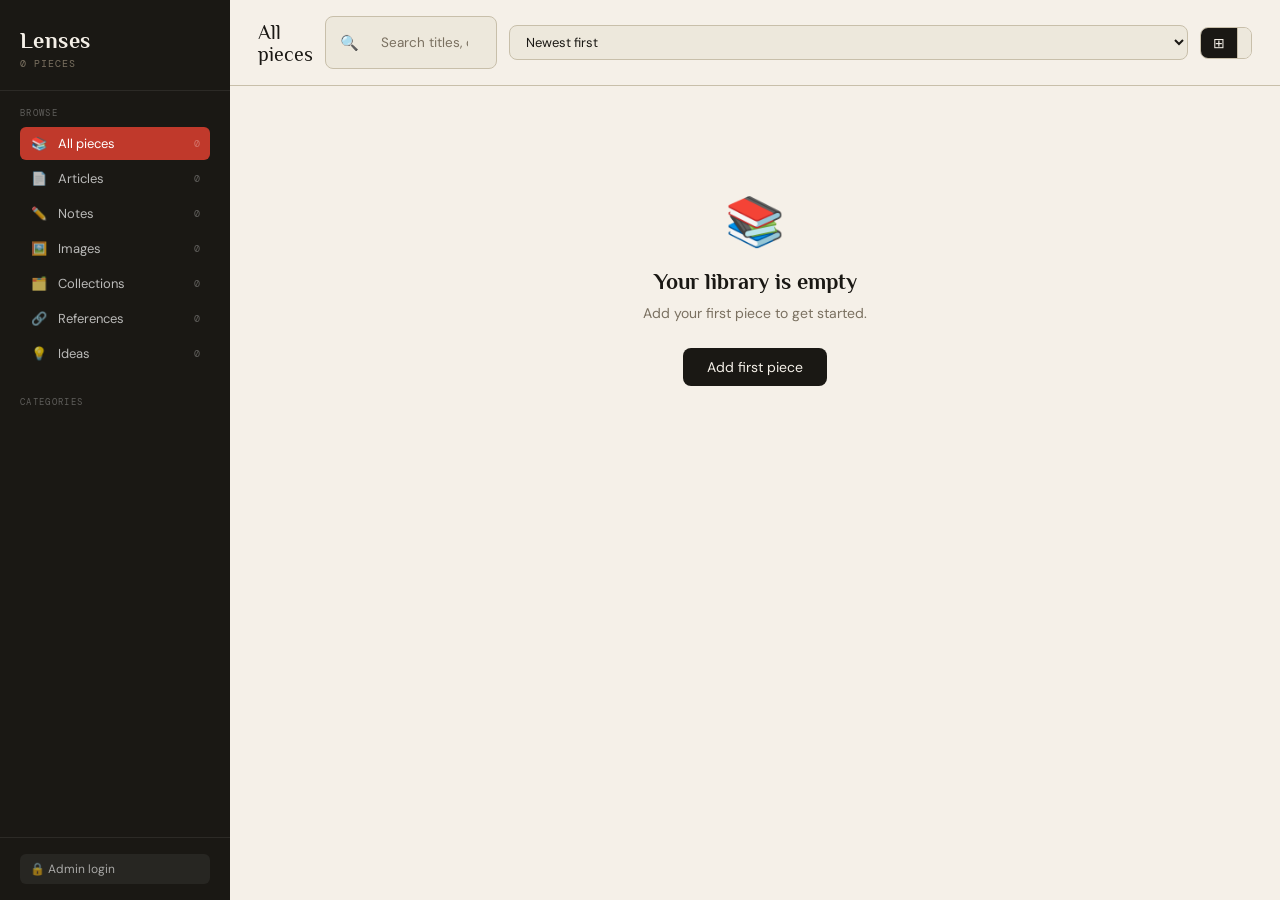
==== commit 4be34478: "Changed Titles/heads font to Philosopher" ====
--- a/index.html
+++ b/index.html
@@ -4,7 +4,7 @@
 <meta charset="UTF-8">
 <meta name="viewport" content="width=device-width, initial-scale=1.0">
 <title>Lenses</title>
-<link href="https://fonts.googleapis.com/css2?family=Playfair+Display:ital,wght@0,400;0,700;1,400&family=DM+Mono:wght@300;400;500&family=DM+Sans:wght@300;400;500&display=swap" rel="stylesheet">
+<link href="https://fonts.googleapis.com/css2?family=Philosopher:ital,wght@0,400;0,700;1,400;1,700&family=DM+Mono:wght@300;400;500&family=DM+Sans:wght@300;400;500&display=swap" rel="stylesheet">
 <link rel="stylesheet" href="style.css">
 <style>
 :root {
@@ -1401,7 +1401,7 @@
 // To change it, open browser console on your live site and run:
 //   hashPassword('yournewpassword').then(h => console.log(h))
 // Then paste the result here replacing the string below.
-const ADMIN_HASH = '7b1c4e276372fd3e3cb4ab94363793579aabf90d7626538a9683fa6774cec1a2';
+const ADMIN_HASH = '7d8dc94042380be94cacdd6b0f87e5e163939b463504ed1b5481eeffa11607b5';
 // ───────────────────────────────────────────────────────────────
 
 let adminUnlocked = false;
--- a/style.css
+++ b/style.css
@@ -56,7 +56,7 @@
   /* Titles/heads:  Playfair Display — editorial serif                    */
   /* Mono/labels:   DM Mono     — code, badges, metadata                  */
   --font-body:    'DM Sans', sans-serif;
-  --font-serif:   'Playfair Display', serif;
+  --font-serif: 'Philosopher', serif;
   --font-mono:    'DM Mono', monospace;
   --font-size-base: 15px;
 }
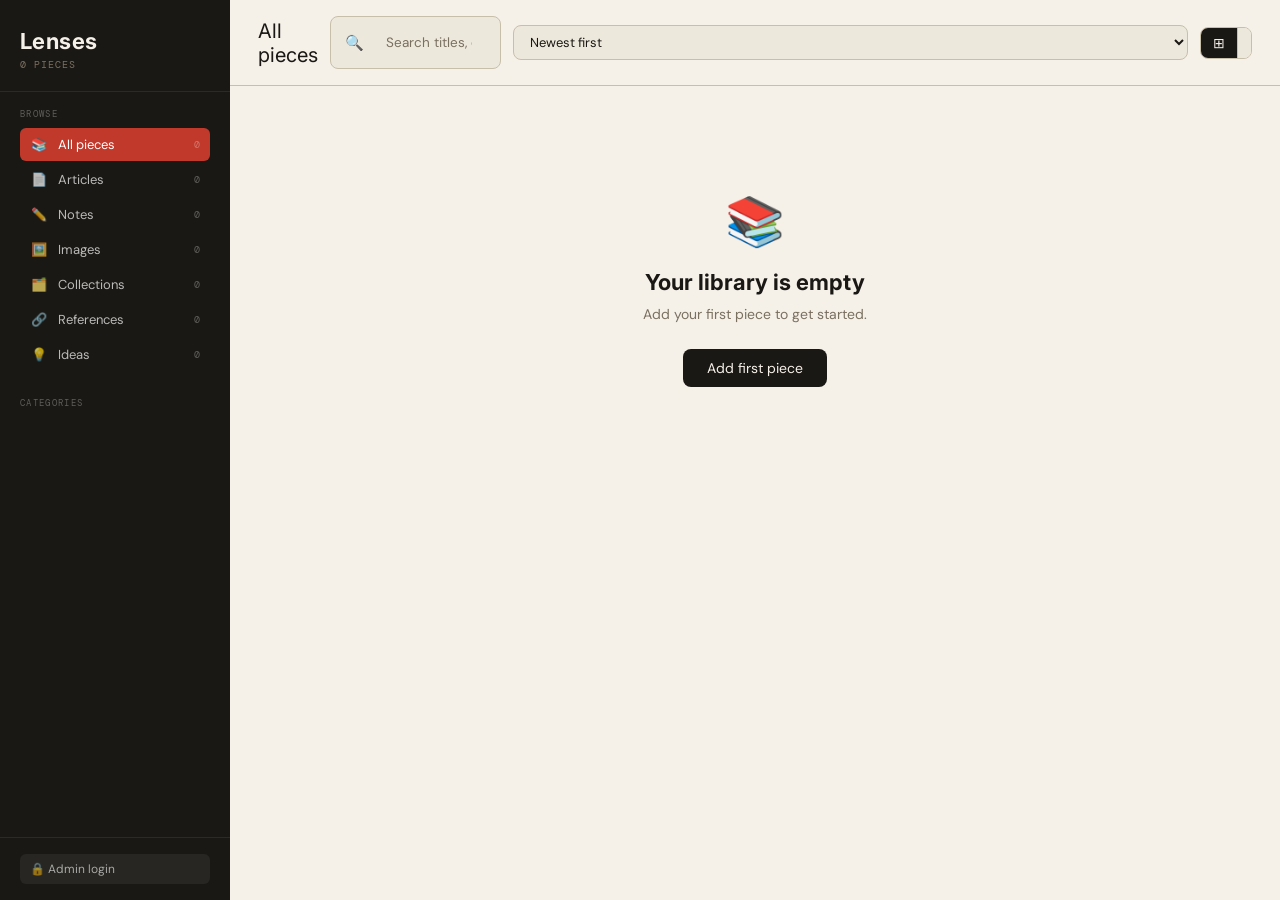
==== commit 09c15aa4: "Add files via upload" ====
--- a/index.html
+++ b/index.html
@@ -4,7 +4,7 @@
 <meta charset="UTF-8">
 <meta name="viewport" content="width=device-width, initial-scale=1.0">
 <title>Lenses</title>
-<link href="https://fonts.googleapis.com/css2?family=Philosopher:ital,wght@0,400;0,700;1,400;1,700&family=DM+Mono:wght@300;400;500&family=DM+Sans:wght@300;400;500&display=swap" rel="stylesheet">
+<link href="https://fonts.googleapis.com/css2?family=Inter:wght@300;400;500;600;700&family=DM+Mono:wght@300;400;500&family=DM+Sans:wght@300;400;500&display=swap" rel="stylesheet">
 <link rel="stylesheet" href="style.css">
 <style>
 :root {
--- a/style.css
+++ b/style.css
@@ -56,7 +56,7 @@
   /* Titles/heads:  Playfair Display — editorial serif                    */
   /* Mono/labels:   DM Mono     — code, badges, metadata                  */
   --font-body:    'DM Sans', sans-serif;
-  --font-serif: 'Philosopher', serif;
+  --font-serif: 'Inter', sans-serif;
   --font-mono:    'DM Mono', monospace;
   --font-size-base: 15px;
 }
